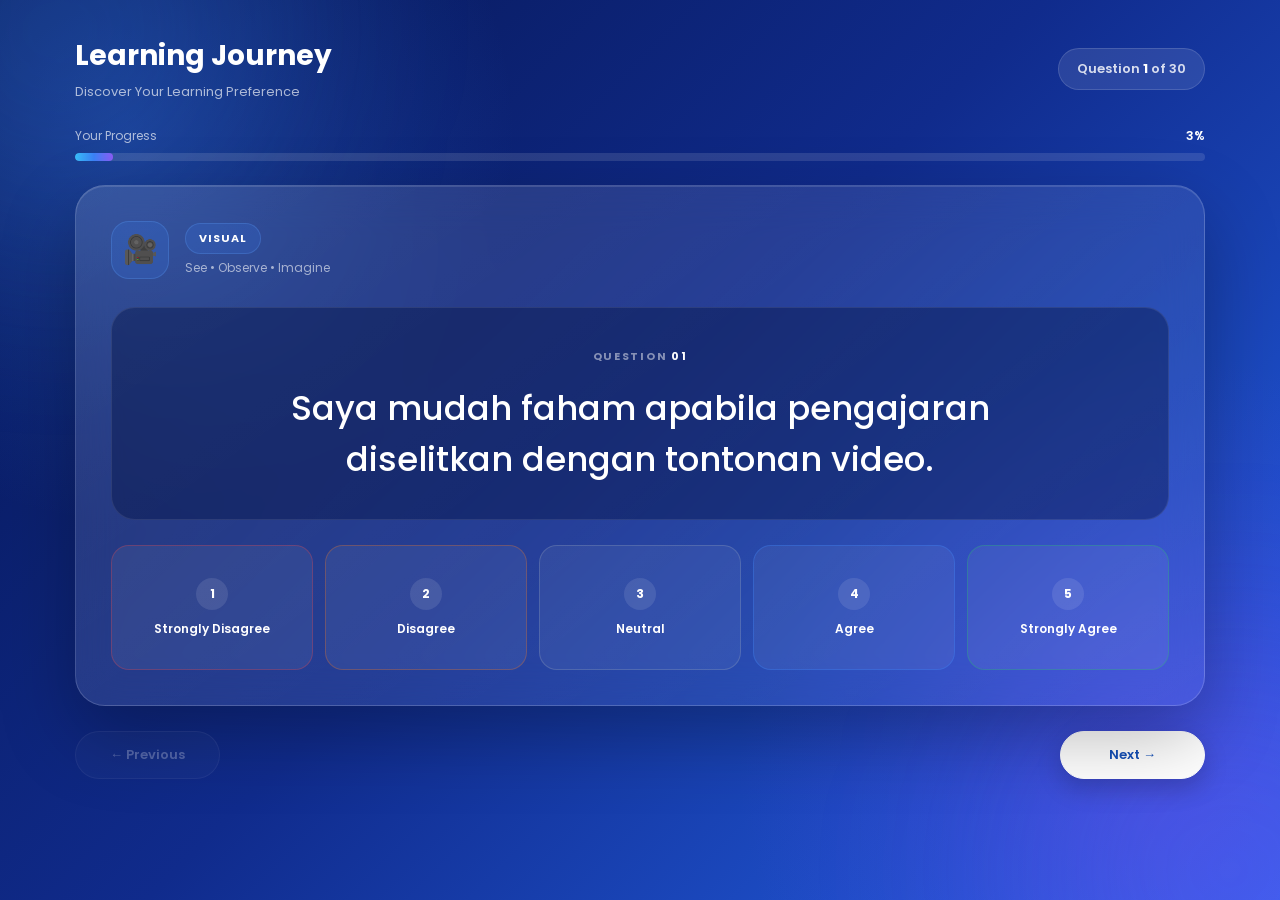
==== assessment.html @ 30c05676 "Update assessment.html" ====
<!DOCTYPE html>
<html lang="en">

<head>

    <meta charset="UTF-8">

    <meta name="viewport"
          content="width=device-width, initial-scale=1.0">

    <title>VASS Assessment</title>


    <!-- Google Font -->

    <link rel="preconnect"
          href="https://fonts.googleapis.com">

    <link rel="preconnect"
          href="https://fonts.gstatic.com"
          crossorigin>

    <link
        href="https://fonts.googleapis.com/css2?family=Poppins:wght@300;400;500;600;700&display=swap"
        rel="stylesheet">


    <style>

        /* =========================================
           RESET
        ========================================= */

        * {
            box-sizing: border-box;
        }

        html,
        body {
            margin: 0;
            padding: 0;
            width: 100%;
            min-height: 100%;
        }


        /* =========================================
           BODY
        ========================================= */

        body {

            font-family: "Poppins", sans-serif;

            min-height: 100vh;

            color: #ffffff;

            background:
                radial-gradient(
                    circle at 10% 15%,
                    rgba(59,130,246,.30),
                    transparent 28%
                ),

                radial-gradient(
                    circle at 90% 85%,
                    rgba(124,58,237,.28),
                    transparent 30%
                ),

                linear-gradient(
                    135deg,
                    #06154f 0%,
                    #102b8c 48%,
                    #2563eb 100%
                );

            overflow-x: hidden;
        }


        /* =========================================
           GLOW
        ========================================= */

        body::before {

            content: "";

            position: fixed;

            width: 420px;
            height: 420px;

            top: -180px;
            left: -150px;

            border-radius: 50%;

            background:
                rgba(59,130,246,.20);

            filter: blur(100px);

            pointer-events: none;

            z-index: 0;
        }


        body::after {

            content: "";

            position: fixed;

            width: 420px;
            height: 420px;

            right: -160px;
            bottom: -180px;

            border-radius: 50%;

            background:
                rgba(139,92,246,.22);

            filter: blur(100px);

            pointer-events: none;

            z-index: 0;
        }


        /* =========================================
           CONTAINER
        ========================================= */

        .assessment-container {

            width: 100%;

            min-height: 100vh;

            max-width: 1180px;

            margin: 0 auto;

            padding: 35px 25px 45px;

            position: relative;

            z-index: 1;
        }


        /* =========================================
           HEADER
        ========================================= */

        .assessment-header {

            display: flex;

            justify-content: space-between;

            align-items: center;

            gap: 20px;

            margin-bottom: 25px;
        }


        .assessment-header h1 {

            margin: 0;

            font-size: 28px;

            font-weight: 700;

            color: #ffffff;
        }


        .assessment-header p {

            margin: 5px 0 0;

            color:
                rgba(255,255,255,.65);

            font-size: 13px;
        }


        .question-counter {

            white-space: nowrap;

            padding: 10px 18px;

            border-radius: 50px;

            background:
                rgba(255,255,255,.10);

            border:
                1px solid
                rgba(255,255,255,.14);

            color:
                rgba(255,255,255,.82);

            font-size: 13px;

            font-weight: 600;
        }


        .question-counter span {

            color: #ffffff;

            font-weight: 700;
        }


        /* =========================================
           PROGRESS
        ========================================= */

        .progress-section {

            margin-bottom: 24px;
        }


        .progress-info {

            display: flex;

            justify-content: space-between;

            margin-bottom: 8px;

            font-size: 12px;

            color:
                rgba(255,255,255,.65);
        }


        #progressPercent {

            color: #ffffff;

            font-weight: 600;
        }


        .progress-bar {

            width: 100%;

            height: 8px;

            border-radius: 20px;

            overflow: hidden;

            background:
                rgba(255,255,255,.12);
        }


        .progress-fill {

            height: 100%;

            width: 3%;

            border-radius: 20px;

            background:
                linear-gradient(
                    90deg,
                    #38bdf8,
                    #3b82f6,
                    #8b5cf6
                );

            transition:
                width .35s ease;
        }


        /* =========================================
           QUESTION WRAPPER
        ========================================= */

        .question-wrapper {

            padding: 35px;

            border-radius: 30px;

            background:
                linear-gradient(
                    145deg,
                    rgba(255,255,255,.13),
                    rgba(255,255,255,.055)
                );

            border:
                1px solid
                rgba(255,255,255,.16);

            box-shadow:
                0 30px 75px
                rgba(0,0,0,.28),

                inset 0 1px 0
                rgba(255,255,255,.12);

            backdrop-filter: blur(22px);

            -webkit-backdrop-filter: blur(22px);

            transition:
                border-color .3s ease;
        }


        /* =========================================
           CATEGORY
        ========================================= */

        .category-section {

            display: flex;

            align-items: center;

            gap: 16px;

            margin-bottom: 28px;
        }


        .category-icon {

            width: 58px;

            height: 58px;

            flex: 0 0 58px;

            display: flex;

            justify-content: center;

            align-items: center;

            border-radius: 18px;

            background:
                rgba(59,130,246,.18);

            border:
                1px solid
                rgba(96,165,250,.25);

            font-size: 28px;
        }


        .category-badge {

            display: inline-block;

            padding: 6px 13px;

            border-radius: 50px;

            background:
                rgba(59,130,246,.18);

            border:
                1px solid
                rgba(96,165,250,.25);

            color: #ffffff;

            font-size: 11px;

            font-weight: 700;

            letter-spacing: 1px;
        }


        #categoryDescription {

            margin: 5px 0 0;

            color:
                rgba(255,255,255,.58);

            font-size: 12px;
        }


        /* =========================================
           CATEGORY COLOURS
        ========================================= */

        .question-wrapper.audio .category-icon {

            background:
                rgba(139,92,246,.18);

            border-color:
                rgba(167,139,250,.28);
        }


        .question-wrapper.audio .category-badge {

            background:
                rgba(139,92,246,.18);

            border-color:
                rgba(167,139,250,.28);
        }


        .question-wrapper.interpersonal .category-icon {

            background:
                rgba(236,72,153,.18);

            border-color:
                rgba(244,114,182,.28);
        }


        .question-wrapper.interpersonal .category-badge {

            background:
                rgba(236,72,153,.18);

            border-color:
                rgba(244,114,182,.28);
        }


        .question-wrapper.intrapersonal .category-icon {

            background:
                rgba(34,197,94,.18);

            border-color:
                rgba(74,222,128,.28);
        }


        .question-wrapper.intrapersonal .category-badge {

            background:
                rgba(34,197,94,.18);

            border-color:
                rgba(74,222,128,.28);
        }


        /* =========================================
           QUESTION BOX
        ========================================= */

        .question-box {

            padding: 34px 35px;

            margin-bottom: 25px;

            border-radius: 24px;

            background:
                rgba(5,20,70,.42);

            border:
                1px solid
                rgba(255,255,255,.09);

            text-align: center;
        }


        .question-label {

            display: inline-block;

            margin-bottom: 18px;

            color:
                rgba(255,255,255,.48);

            font-size: 11px;

            font-weight: 700;

            letter-spacing: 1.7px;
        }


        .question-label span {

            color: #ffffff;
        }


        #questionText {

            margin: 0 auto;

            max-width: 850px;

            color: #ffffff;

            font-size:
                clamp(22px, 3vw, 34px);

            font-weight: 500;

            line-height: 1.5;
        }


        /* =========================================
           ANSWERS
        ========================================= */

        .answers-container {

            display: grid;

            grid-template-columns:
                repeat(5, 1fr);

            gap: 12px;
        }


        .answer-card {

            min-height: 125px;

            padding: 18px 10px;

            border-radius: 18px;

            border:
                1px solid
                rgba(255,255,255,.12);

            color: #ffffff;

            background:
                rgba(255,255,255,.06);

            display: flex;

            flex-direction: column;

            justify-content: center;

            align-items: center;

            gap: 10px;

            font-family:
                "Poppins",
                sans-serif;

            font-size: 12px;

            font-weight: 600;

            cursor: pointer;

            transition:
                all .25s ease;
        }


        .answer-number {

            width: 32px;

            height: 32px;

            display: flex;

            justify-content: center;

            align-items: center;

            border-radius: 50%;

            background:
                rgba(255,255,255,.10);

            font-size: 12px;

            font-weight: 700;
        }


        .answer-card:hover {

            transform:
                translateY(-4px);

            background:
                rgba(255,255,255,.11);

            border-color:
                rgba(255,255,255,.25);

            box-shadow:
                0 12px 28px
                rgba(0,0,0,.18);
        }


        /* ANSWER COLOURS */

        .answer-card.strongly-disagree {

            border-color:
                rgba(239,68,68,.30);
        }


        .answer-card.strongly-disagree:hover,
        .answer-card.strongly-disagree.selected {

            background:
                rgba(239,68,68,.25);

            border-color:
                rgba(248,113,113,.75);

            box-shadow:
                0 0 25px
                rgba(239,68,68,.20);
        }


        .answer-card.disagree {

            border-color:
                rgba(249,115,22,.30);
        }


        .answer-card.disagree:hover,
        .answer-card.disagree.selected {

            background:
                rgba(249,115,22,.25);

            border-color:
                rgba(251,146,60,.75);

            box-shadow:
                0 0 25px
                rgba(249,115,22,.20);
        }


        .answer-card.neutral {

            border-color:
                rgba(148,163,184,.30);
        }


        .answer-card.neutral:hover,
        .answer-card.neutral.selected {

            background:
                rgba(148,163,184,.22);

            border-color:
                rgba(203,213,225,.70);

            box-shadow:
                0 0 25px
                rgba(148,163,184,.18);
        }


        .answer-card.agree {

            border-color:
                rgba(59,130,246,.35);
        }


        .answer-card.agree:hover,
        .answer-card.agree.selected {

            background:
                rgba(59,130,246,.25);

            border-color:
                rgba(96,165,250,.75);

            box-shadow:
                0 0 25px
                rgba(59,130,246,.22);
        }


        .answer-card.strongly-agree {

            border-color:
                rgba(34,197,94,.30);
        }


        .answer-card.strongly-agree:hover,
        .answer-card.strongly-agree.selected {

            background:
                rgba(34,197,94,.24);

            border-color:
                rgba(74,222,128,.75);

            box-shadow:
                0 0 25px
                rgba(34,197,94,.20);
        }


        .answer-card.selected {

            transform:
                translateY(-3px) scale(1.01);

            color: #ffffff;
        }


        /* =========================================
           NAVIGATION
        ========================================= */

        .navigation {

            display: flex;

            justify-content: space-between;

            align-items: center;

            gap: 15px;

            margin-top: 25px;
        }


        .nav-btn {

            min-width: 145px;

            min-height: 48px;

            padding: 12px 22px;

            border-radius: 50px;

            font-family:
                "Poppins",
                sans-serif;

            font-size: 13px;

            font-weight: 600;

            cursor: pointer;

            transition:
                all .25s ease;
        }


        .previous-btn {

            color:
                rgba(255,255,255,.75);

            background:
                rgba(255,255,255,.07);

            border:
                1px solid
                rgba(255,255,255,.15);
        }


        .previous-btn:hover:not(:disabled) {

            background:
                rgba(255,255,255,.13);

            color: #ffffff;

            transform:
                translateY(-2px);
        }


        .previous-btn:disabled {

            opacity: .35;

            cursor: not-allowed;
        }


        .next-btn {

            color: #1450b8;

            background: #ffffff;

            border:
                1px solid #ffffff;

            box-shadow:
                0 10px 25px
                rgba(0,0,0,.18);
        }


        .next-btn:hover {

            transform:
                translateY(-2px);

            box-shadow:
                0 15px 30px
                rgba(0,0,0,.25);
        }


        /* =========================================
           MESSAGE
        ========================================= */

        .message {

            min-height: 25px;

            margin-top: 14px;

            text-align: center;

            color:
                #fca5a5;

            font-size: 12px;

            font-weight: 500;
        }


        /* =========================================
           TABLET
        ========================================= */

        @media (max-width: 900px) {

            .assessment-container {

                padding:
                    25px 18px 35px;
            }


            .question-wrapper {

                padding: 28px 22px;
            }


            .answers-container {

                grid-template-columns:
                    repeat(3, 1fr);
            }


            .answer-card {

                min-height: 105px;
            }
        }


        /* =========================================
           MOBILE
        ========================================= */

        @media (max-width: 600px) {

            .assessment-container {

                padding:
                    18px 12px 30px;
            }


            .assessment-header {

                align-items: flex-start;

                margin-bottom: 20px;
            }


            .assessment-header h1 {

                font-size: 22px;
            }


            .assessment-header p {

                font-size: 11px;
            }


            .question-counter {

                padding:
                    8px 11px;

                font-size: 10px;
            }


            .progress-section {

                margin-bottom: 18px;
            }


            .progress-info {

                font-size: 10px;
            }


            .progress-bar {

                height: 7px;
            }


            .question-wrapper {

                padding: 20px 14px;

                border-radius: 23px;
            }


            .category-section {

                gap: 11px;

                margin-bottom: 18px;
            }


            .category-icon {

                width: 48px;

                height: 48px;

                flex-basis: 48px;

                border-radius: 15px;

                font-size: 23px;
            }


            .category-badge {

                padding:
                    5px 10px;

                font-size: 9px;
            }


            #categoryDescription {

                font-size: 10px;

                margin-top: 4px;
            }


            .question-box {

                padding:
                    25px 14px;

                margin-bottom: 18px;

                border-radius: 18px;
            }


            .question-label {

                margin-bottom: 14px;

                font-size: 9px;
            }


            #questionText {

                font-size: 20px;

                line-height: 1.5;
            }


            .answers-container {

                grid-template-columns:
                    repeat(2, 1fr);

                gap: 9px;
            }


            .answer-card {

                min-height: 90px;

                padding:
                    13px 8px;

                border-radius: 15px;

                font-size: 10px;

                gap: 7px;
            }


            .answer-number {

                width: 27px;

                height: 27px;

                font-size: 10px;
            }


            .navigation {

                margin-top: 17px;

                gap: 8px;
            }


            .nav-btn {

                min-width: 0;

                width: 50%;

                min-height: 46px;

                padding:
                    10px 12px;

                font-size: 11px;
            }


            .message {

                font-size: 10px;

                margin-top: 10px;
            }
        }


        /* =========================================
           VERY SMALL PHONE
        ========================================= */

        @media (max-width: 380px) {

            .assessment-header h1 {

                font-size: 20px;
            }


            .assessment-header p {

                font-size: 10px;
            }


            .question-counter {

                font-size: 9px;

                padding:
                    7px 9px;
            }


            #questionText {

                font-size: 18px;
            }


            .answer-card {

                min-height: 82px;

                font-size: 9px;
            }


            .nav-btn {

                font-size: 10px;
            }
        }

    </style>

</head>


<body>


<div class="assessment-container">


    <!-- ================= HEADER ================= -->

    <header class="assessment-header">

        <div>

            <h1>
                Learning Journey
            </h1>

            <p>
                Discover Your Learning Preference
            </p>

        </div>


        <div class="question-counter">

            Question
            <span id="currentQuestion">1</span>
            of 30

        </div>

    </header>


    <!-- ================= PROGRESS ================= -->

    <div class="progress-section">

        <div class="progress-info">

            <span>
                Your Progress
            </span>

            <span id="progressPercent">
                3%
            </span>

        </div>


        <div class="progress-bar">

            <div
                id="progressFill"
                class="progress-fill">
            </div>

        </div>

    </div>


    <!-- ================= QUESTION ================= -->

    <main
        class="question-wrapper visual"
        id="questionWrapper">


        <!-- CATEGORY -->

        <div class="category-section">


            <div
                class="category-icon"
                id="categoryIcon">

                🎥

            </div>


            <div>

                <div
                    class="category-badge"
                    id="categoryName">

                    VISUAL

                </div>


                <p
                    id="categoryDescription">

                    See • Observe • Imagine

                </p>

            </div>


        </div>


        <!-- QUESTION BOX -->

        <div class="question-box">

            <span class="question-label">

                QUESTION
                <span id="questionNumber">
                    01
                </span>

            </span>


            <h2 id="questionText">

                Saya mudah faham apabila pengajaran
                diselitkan dengan tontonan video.

            </h2>

        </div>


        <!-- ANSWERS -->

        <div
            class="answers-container"
            id="answersContainer">

        </div>


    </main>


    <!-- ================= NAVIGATION ================= -->

    <div class="navigation">


        <button
            id="previousBtn"
            class="nav-btn previous-btn"
            disabled>

            ← Previous

        </button>


        <button
            id="nextBtn"
            class="nav-btn next-btn">

            Next →

        </button>


    </div>


    <!-- MESSAGE -->

    <div
        id="message"
        class="message">

    </div>


</div>


<script>

/* =========================================
   VASS 30-ITEM INSTRUMENT
========================================= */

const questions = [

    /* VISUAL */

    {
        id: 1,
        category: "visual",
        name: "VISUAL",
        icon: "🎥",
        description: "See • Observe • Imagine",
        text: "Saya mudah faham apabila pengajaran diselitkan dengan tontonan video."
    },

    {
        id: 2,
        category: "visual",
        name: "VISUAL",
        icon: "🎥",
        description: "See • Observe • Imagine",
        text: "Carta, rajah dan peta membantu saya memahami apa yang pensyarah sampaikan."
    },

    {
        id: 3,
        category: "visual",
        name: "VISUAL",
        icon: "🎥",
        description: "See • Observe • Imagine",
        text: "Saya mahir dan gemar membina grafik dan carta dari nota kuliah."
    },

    {
        id: 4,
        category: "visual",
        name: "VISUAL",
        icon: "🎥",
        description: "See • Observe • Imagine",
        text: "Saya dapat memahami dan mengikuti arahan dengan mudah di peta."
    },

    {
        id: 5,
        category: "visual",
        name: "VISUAL",
        icon: "🎥",
        description: "See • Observe • Imagine",
        text: "Saya seronok pada paparan aktiviti yang mempunyai perincian visual."
    },

    {
        id: 6,
        category: "visual",
        name: "VISUAL",
        icon: "🎥",
        description: "See • Observe • Imagine",
        text: "Saya belajar sesuatu dengan lebih baik sekiranya saya dapat melihatnya."
    },

    {
        id: 7,
        category: "visual",
        name: "VISUAL",
        icon: "🎥",
        description: "See • Observe • Imagine",
        text: "Saya boleh menggambarkan sesuatu visual dengan dari fikiran saya."
    },

    {
        id: 8,
        category: "visual",
        name: "VISUAL",
        icon: "🎥",
        description: "See • Observe • Imagine",
        text: "Saya lebih faham dengan melihat gambar berbentuk grafik daripada membaca penerangan."
    },


    /* AUDIO */

    {
        id: 9,
        category: "audio",
        name: "AUDIO",
        icon: "🎧",
        description: "Listen • Discuss • Remember",
        text: "Saya lebih suka belajar dengan mendengar kuliah daripada membaca nota."
    },

    {
        id: 10,
        category: "audio",
        name: "AUDIO",
        icon: "🎧",
        description: "Listen • Discuss • Remember",
        text: "Saya memerlukan arahan lisan untuk sesuatu tugasan."
    },

    {
        id: 11,
        category: "audio",
        name: "AUDIO",
        icon: "🎧",
        description: "Listen • Discuss • Remember",
        text: "Saya dapat memahami dengan jelas arahan walaupun saya tidak dapat melihatnya."
    },

    {
        id: 12,
        category: "audio",
        name: "AUDIO",
        icon: "🎧",
        description: "Listen • Discuss • Remember",
        text: "Saya dapat mengenal pasti seseorang dengan suara mereka. (cth., di telefon)"
    },

    {
        id: 13,
        category: "audio",
        name: "AUDIO",
        icon: "🎧",
        description: "Listen • Discuss • Remember",
        text: "Saya dapat mengingati sesuatu perkara dengan baik hanya melalui kuliah yang merangkumi maklumat, penjelasan dan perbincangan."
    },

    {
        id: 14,
        category: "audio",
        name: "AUDIO",
        icon: "🎧",
        description: "Listen • Discuss • Remember",
        text: "Saya lebih suka mendengar ceramah atau ucapan yang baik daripada membaca tentang bahan yang sama dalam buku teks."
    },

    {
        id: 15,
        category: "audio",
        name: "AUDIO",
        icon: "🎧",
        description: "Listen • Discuss • Remember",
        text: "Saya berjaya dalam mata pelajaran akademik hanya dengan mendengar rakaman kuliah."
    },

    {
        id: 16,
        category: "audio",
        name: "AUDIO",
        icon: "🎧",
        description: "Listen • Discuss • Remember",
        text: "Saya lebih memahami arahan aktiviti secara lisan dari pensyarah daripada yang ditulis dalam portal."
    },

    {
        id: 17,
        category: "audio",
        name: "AUDIO",
        icon: "🎧",
        description: "Listen • Discuss • Remember",
        text: "Saya merasakan kuliah yang disampaikan oleh pensyarah lebih bermakna daripada buku rujukan yang saya baca."
    },


    /* INTERPERSONAL */

    {
        id: 18,
        category: "interpersonal",
        name: "INTERPERSONAL",
        icon: "👥",
        description: "Collaborate • Discuss • Share",
        text: "Saya belajar dengan lebih baik semasa kuliah dalam talian daripada belajar sendiri."
    },

    {
        id: 19,
        category: "interpersonal",
        name: "INTERPERSONAL",
        icon: "👥",
        description: "Collaborate • Discuss • Share",
        text: "Perbincangan semasa kuliah dalam talian memberi saya lebih semangat."
    },

    {
        id: 20,
        category: "interpersonal",
        name: "INTERPERSONAL",
        icon: "👥",
        description: "Collaborate • Discuss • Share",
        text: "Saya seronok melaksanakan aktiviti berkumpulan dalam portal yang disediakan."
    },

    {
        id: 21,
        category: "interpersonal",
        name: "INTERPERSONAL",
        icon: "👥",
        description: "Collaborate • Discuss • Share",
        text: "Saya lebih banyak meluangkan masa belajar ketika bersama melaksanakan aktiviti berkumpulan."
    },

    {
        id: 22,
        category: "interpersonal",
        name: "INTERPERSONAL",
        icon: "👥",
        description: "Collaborate • Discuss • Share",
        text: "Saya seronok bekerja dengan dua atau tiga rakan sekelas."
    },

    {
        id: 23,
        category: "interpersonal",
        name: "INTERPERSONAL",
        icon: "👥",
        description: "Collaborate • Discuss • Share",
        text: "Saya memahami dengan lebih mudah sesuatu perkara apabila dilaksanakan secara perbincangan."
    },

    {
        id: 24,
        category: "interpersonal",
        name: "INTERPERSONAL",
        icon: "👥",
        description: "Collaborate • Discuss • Share",
        text: "Saya seronok membincangkan idea pembelajaran saya dengan rakan-rakan."
    },


    /* INTRAPERSONAL */

    {
        id: 25,
        category: "intrapersonal",
        name: "INTRAPERSONAL",
        icon: "🧠",
        description: "Reflect • Explore • Learn",
        text: "Saya lebih suka permainan dan aktiviti individu atau satu-satu."
    },

    {
        id: 26,
        category: "intrapersonal",
        name: "INTRAPERSONAL",
        icon: "🧠",
        description: "Reflect • Explore • Learn",
        text: "Apabila saya belajar sendiri, saya ingat sesuatu perkara dengan lebih baik."
    },

    {
        id: 27,
        category: "intrapersonal",
        name: "INTRAPERSONAL",
        icon: "🧠",
        description: "Reflect • Explore • Learn",
        text: "Saya suka menemui perkara sendiri daripada menjelaskan semuanya kepada saya."
    },

    {
        id: 28,
        category: "intrapersonal",
        name: "INTRAPERSONAL",
        icon: "🧠",
        description: "Reflect • Explore • Learn",
        text: "Apabila saya bekerja sendiri, saya belajar dengan lebih baik."
    },

    {
        id: 29,
        category: "intrapersonal",
        name: "INTRAPERSONAL",
        icon: "🧠",
        description: "Reflect • Explore • Learn",
        text: "Saya lebih suka mengusahakan projek sendiri."
    },

    {
        id: 30,
        category: "intrapersonal",
        name: "INTRAPERSONAL",
        icon: "🧠",
        description: "Reflect • Explore • Learn",
        text: "Saya lebih suka bekerja sendiri."
    }

];


/* =========================================
   VARIABLES
========================================= */

let current = 0;

let answers = {};


/* =========================================
   ELEMENTS
========================================= */

const wrapper =
    document.getElementById(
        "questionWrapper"
    );

const currentQuestion =
    document.getElementById(
        "currentQuestion"
    );

const questionNumber =
    document.getElementById(
        "questionNumber"
    );

const questionText =
    document.getElementById(
        "questionText"
    );

const categoryIcon =
    document.getElementById(
        "categoryIcon"
    );

const categoryName =
    document.getElementById(
        "categoryName"
    );

const categoryDescription =
    document.getElementById(
        "categoryDescription"
    );

const answersContainer =
    document.getElementById(
        "answersContainer"
    );

const progressFill =
    document.getElementById(
        "progressFill"
    );

const progressPercent =
    document.getElementById(
        "progressPercent"
    );

const previousBtn =
    document.getElementById(
        "previousBtn"
    );

const nextBtn =
    document.getElementById(
        "nextBtn"
    );

const message =
    document.getElementById(
        "message"
    );


/* =========================================
   LOAD QUESTION
========================================= */

function loadQuestion() {

    const q =
        questions[current];


    currentQuestion.textContent =
        q.id;


    questionNumber.textContent =
        String(q.id).padStart(2, "0");


    questionText.textContent =
        q.text;


    categoryIcon.textContent =
        q.icon;


    categoryName.textContent =
        q.name;


    categoryDescription.textContent =
        q.description;


    wrapper.className =
        "question-wrapper " +
        q.category;


    /* Progress */

    const progress =
        (q.id / questions.length) * 100;


    progressFill.style.width =
        progress + "%";


    progressPercent.textContent =
        Math.round(progress) + "%";


    /* Previous */

    previousBtn.disabled =
        current === 0;


    /* Next */

    if (
        current === questions.length - 1
    ) {

        nextBtn.textContent =
            "Finish ✓";

    } else {

        nextBtn.textContent =
            "Next →";

    }


    /* Answers */

    renderAnswers(q);


    message.textContent = "";
}


/* =========================================
   RENDER ANSWERS
========================================= */

function renderAnswers(q) {

    answersContainer.innerHTML = "";


    const options = [

        {
            value: 1,
            text: "Strongly Disagree",
            className: "strongly-disagree"
        },

        {
            value: 2,
            text: "Disagree",
            className: "disagree"
        },

        {
            value: 3,
            text: "Neutral",
            className: "neutral"
        },

        {
            value: 4,
            text: "Agree",
            className: "agree"
        },

        {
            value: 5,
            text: "Strongly Agree",
            className: "strongly-agree"
        }

    ];


    options.forEach(function(option) {


        const button =
            document.createElement(
                "button"
            );


        button.type = "button";


        button.className =
            "answer-card " +
            option.className;


        button.innerHTML = `

            <span class="answer-number">

                ${option.value}

            </span>

            <span>

                ${option.text}

            </span>

        `;


        /* Previously selected */

        if (
            answers[q.id] ===
            option.value
        ) {

            button.classList.add(
                "selected"
            );

        }


        /* Click */

        button.addEventListener(
            "click",
            function() {


                answers[q.id] =
                    option.value;


                document
                    .querySelectorAll(
                        ".answer-card"
                    )
                    .forEach(
                        function(item) {

                            item.classList.remove(
                                "selected"
                            );

                        }
                    );


                button.classList.add(
                    "selected"
                );


                localStorage.setItem(
                    "vassAnswers",
                    JSON.stringify(
                        answers
                    )
                );


                message.textContent =
                    "";

            }
        );


        answersContainer.appendChild(
            button
        );

    });

}


/* =========================================
   NEXT
========================================= */

nextBtn.addEventListener(
    "click",
    function() {


        const q =
            questions[current];


        /* No answer */

        if (
            answers[q.id] ===
            undefined
        ) {

            message.textContent =
                "Please select an answer before continuing.";

            return;

        }


        /* Finish */

        if (
            current ===
            questions.length - 1
        ) {

            finishAssessment();

            return;

        }


        current++;

        loadQuestion();

    }
);


/* =========================================
   PREVIOUS
========================================= */

previousBtn.addEventListener(
    "click",
    function() {


        if (
            current === 0
        ) {

            return;

        }


        current--;

        loadQuestion();

    }
);


/* =========================================
   CALCULATE SCORE
========================================= */

function calculateScores() {

    const raw = {

        visual: 0,

        audio: 0,

        interpersonal: 0,

        intrapersonal: 0

    };


    questions.forEach(
        function(q) {


            if (
                answers[q.id] !==
                undefined
            ) {

                raw[q.category] +=
                    Number(
                        answers[q.id]
                    );

            }

        }
    );


    return raw;
}


/* =========================================
   SCORE /100
========================================= */

function calculatePercentage(raw) {

    return {

        visual:
            Math.round(
                (raw.visual / 40) * 100
            ),

        audio:
            Math.round(
                (raw.audio / 45) * 100
            ),

        interpersonal:
            Math.round(
                (raw.interpersonal / 35) * 100
            ),

        intrapersonal:
            Math.round(
                (raw.intrapersonal / 30) * 100
            )

    };

}


/* =========================================
   DOMINANT STYLE
========================================= */

function findDominant(scores) {

    let dominant =
        "visual";


    let highest =
        scores.visual;


    Object.keys(scores).forEach(
        function(category) {


            if (
                scores[category] >
                highest
            ) {

                highest =
                    scores[category];


                dominant =
                    category;

            }

        }
    );


    return dominant;
}


/* =========================================
   FINISH
========================================= */

function finishAssessment() {


    const raw =
        calculateScores();


    const scores =
        calculatePercentage(
            raw
        );


    const dominant =
        findDominant(
            scores
        );


    const result = {

        rawScores: raw,

        scores: scores,

        dominantStyle:
            dominant,

        totalQuestions:
            30,

        completedAt:
            new Date().toISOString()

    };


    localStorage.setItem(
        "vassAssessmentResult",
        JSON.stringify(
            result
        )
    );


    localStorage.setItem(
        "vassAnswers",
        JSON.stringify(
            answers
        )
    );


    window.location.href =
        "dashboard.html";

}


/* =========================================
   START
========================================= */

loadQuestion();

</script>


</body>

</html>
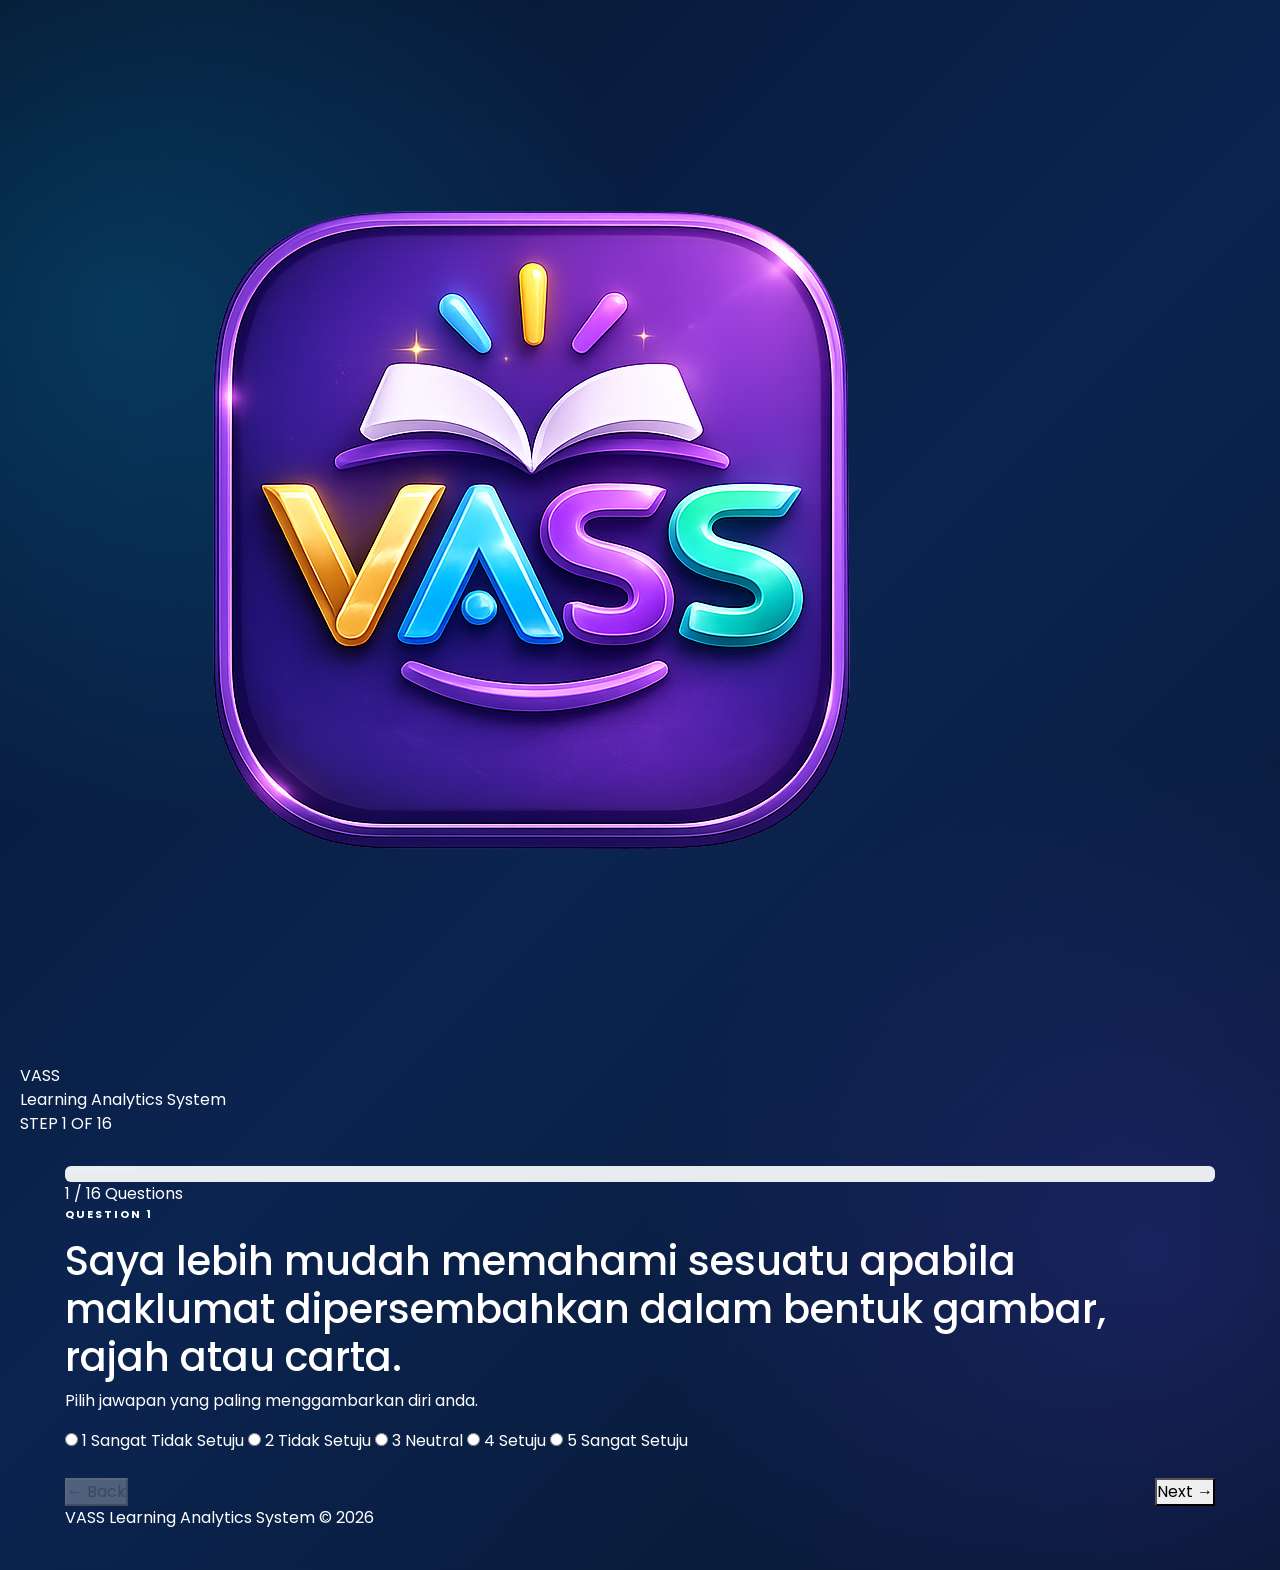
==== commit 99474bf3: "Update assessment.html" ====
--- a/assessment.html
+++ b/assessment.html
@@ -8,11 +8,9 @@
     <meta name="viewport"
           content="width=device-width, initial-scale=1.0">
 
-    <title>VASS Assessment</title>
-
+    <title>Assessment | VASS</title>
 
     <!-- Google Font -->
-
     <link rel="preconnect"
           href="https://fonts.googleapis.com">
 
@@ -24,1146 +22,15 @@
         href="https://fonts.googleapis.com/css2?family=Poppins:wght@300;400;500;600;700&display=swap"
         rel="stylesheet">
 
-
-    <style>
-
-        /* =========================================
-           RESET
-        ========================================= */
-
-        * {
-            box-sizing: border-box;
-        }
-
-        html,
-        body {
-            margin: 0;
-            padding: 0;
-            width: 100%;
-            min-height: 100%;
-        }
-
-
-        /* =========================================
-           BODY
-        ========================================= */
-
-        body {
-
-            font-family: "Poppins", sans-serif;
-
-            min-height: 100vh;
-
-            color: #ffffff;
-
-            background:
-                radial-gradient(
-                    circle at 10% 15%,
-                    rgba(59,130,246,.30),
-                    transparent 28%
-                ),
-
-                radial-gradient(
-                    circle at 90% 85%,
-                    rgba(124,58,237,.28),
-                    transparent 30%
-                ),
-
-                linear-gradient(
-                    135deg,
-                    #06154f 0%,
-                    #102b8c 48%,
-                    #2563eb 100%
-                );
-
-            overflow-x: hidden;
-        }
-
-
-        /* =========================================
-           GLOW
-        ========================================= */
-
-        body::before {
-
-            content: "";
-
-            position: fixed;
-
-            width: 420px;
-            height: 420px;
-
-            top: -180px;
-            left: -150px;
-
-            border-radius: 50%;
-
-            background:
-                rgba(59,130,246,.20);
-
-            filter: blur(100px);
-
-            pointer-events: none;
-
-            z-index: 0;
-        }
-
-
-        body::after {
-
-            content: "";
-
-            position: fixed;
-
-            width: 420px;
-            height: 420px;
-
-            right: -160px;
-            bottom: -180px;
-
-            border-radius: 50%;
-
-            background:
-                rgba(139,92,246,.22);
-
-            filter: blur(100px);
-
-            pointer-events: none;
-
-            z-index: 0;
-        }
-
-
-        /* =========================================
-           CONTAINER
-        ========================================= */
-
-        .assessment-container {
-
-            width: 100%;
-
-            min-height: 100vh;
-
-            max-width: 1180px;
-
-            margin: 0 auto;
-
-            padding: 35px 25px 45px;
-
-            position: relative;
-
-            z-index: 1;
-        }
-
-
-        /* =========================================
-           HEADER
-        ========================================= */
-
-        .assessment-header {
-
-            display: flex;
-
-            justify-content: space-between;
-
-            align-items: center;
-
-            gap: 20px;
-
-            margin-bottom: 25px;
-        }
-
-
-        .assessment-header h1 {
-
-            margin: 0;
-
-            font-size: 28px;
-
-            font-weight: 700;
-
-            color: #ffffff;
-        }
-
-
-        .assessment-header p {
-
-            margin: 5px 0 0;
-
-            color:
-                rgba(255,255,255,.65);
-
-            font-size: 13px;
-        }
-
-
-        .question-counter {
-
-            white-space: nowrap;
-
-            padding: 10px 18px;
-
-            border-radius: 50px;
-
-            background:
-                rgba(255,255,255,.10);
-
-            border:
-                1px solid
-                rgba(255,255,255,.14);
-
-            color:
-                rgba(255,255,255,.82);
-
-            font-size: 13px;
-
-            font-weight: 600;
-        }
-
-
-        .question-counter span {
-
-            color: #ffffff;
-
-            font-weight: 700;
-        }
-
-
-        /* =========================================
-           PROGRESS
-        ========================================= */
-
-        .progress-section {
-
-            margin-bottom: 24px;
-        }
-
-
-        .progress-info {
-
-            display: flex;
-
-            justify-content: space-between;
-
-            margin-bottom: 8px;
-
-            font-size: 12px;
-
-            color:
-                rgba(255,255,255,.65);
-        }
-
-
-        #progressPercent {
-
-            color: #ffffff;
-
-            font-weight: 600;
-        }
-
-
-        .progress-bar {
-
-            width: 100%;
-
-            height: 8px;
-
-            border-radius: 20px;
-
-            overflow: hidden;
-
-            background:
-                rgba(255,255,255,.12);
-        }
-
-
-        .progress-fill {
-
-            height: 100%;
-
-            width: 3%;
-
-            border-radius: 20px;
-
-            background:
-                linear-gradient(
-                    90deg,
-                    #38bdf8,
-                    #3b82f6,
-                    #8b5cf6
-                );
-
-            transition:
-                width .35s ease;
-        }
-
-
-        /* =========================================
-           QUESTION WRAPPER
-        ========================================= */
-
-        .question-wrapper {
-
-            padding: 35px;
-
-            border-radius: 30px;
-
-            background:
-                linear-gradient(
-                    145deg,
-                    rgba(255,255,255,.13),
-                    rgba(255,255,255,.055)
-                );
-
-            border:
-                1px solid
-                rgba(255,255,255,.16);
-
-            box-shadow:
-                0 30px 75px
-                rgba(0,0,0,.28),
-
-                inset 0 1px 0
-                rgba(255,255,255,.12);
-
-            backdrop-filter: blur(22px);
-
-            -webkit-backdrop-filter: blur(22px);
-
-            transition:
-                border-color .3s ease;
-        }
-
-
-        /* =========================================
-           CATEGORY
-        ========================================= */
-
-        .category-section {
-
-            display: flex;
-
-            align-items: center;
-
-            gap: 16px;
-
-            margin-bottom: 28px;
-        }
-
-
-        .category-icon {
-
-            width: 58px;
-
-            height: 58px;
-
-            flex: 0 0 58px;
-
-            display: flex;
-
-            justify-content: center;
-
-            align-items: center;
-
-            border-radius: 18px;
-
-            background:
-                rgba(59,130,246,.18);
-
-            border:
-                1px solid
-                rgba(96,165,250,.25);
-
-            font-size: 28px;
-        }
-
-
-        .category-badge {
-
-            display: inline-block;
-
-            padding: 6px 13px;
-
-            border-radius: 50px;
-
-            background:
-                rgba(59,130,246,.18);
-
-            border:
-                1px solid
-                rgba(96,165,250,.25);
-
-            color: #ffffff;
-
-            font-size: 11px;
-
-            font-weight: 700;
-
-            letter-spacing: 1px;
-        }
-
-
-        #categoryDescription {
-
-            margin: 5px 0 0;
-
-            color:
-                rgba(255,255,255,.58);
-
-            font-size: 12px;
-        }
-
-
-        /* =========================================
-           CATEGORY COLOURS
-        ========================================= */
-
-        .question-wrapper.audio .category-icon {
-
-            background:
-                rgba(139,92,246,.18);
-
-            border-color:
-                rgba(167,139,250,.28);
-        }
-
-
-        .question-wrapper.audio .category-badge {
-
-            background:
-                rgba(139,92,246,.18);
-
-            border-color:
-                rgba(167,139,250,.28);
-        }
-
-
-        .question-wrapper.interpersonal .category-icon {
-
-            background:
-                rgba(236,72,153,.18);
-
-            border-color:
-                rgba(244,114,182,.28);
-        }
-
-
-        .question-wrapper.interpersonal .category-badge {
-
-            background:
-                rgba(236,72,153,.18);
-
-            border-color:
-                rgba(244,114,182,.28);
-        }
-
-
-        .question-wrapper.intrapersonal .category-icon {
-
-            background:
-                rgba(34,197,94,.18);
-
-            border-color:
-                rgba(74,222,128,.28);
-        }
-
-
-        .question-wrapper.intrapersonal .category-badge {
-
-            background:
-                rgba(34,197,94,.18);
-
-            border-color:
-                rgba(74,222,128,.28);
-        }
-
-
-        /* =========================================
-           QUESTION BOX
-        ========================================= */
-
-        .question-box {
-
-            padding: 34px 35px;
-
-            margin-bottom: 25px;
-
-            border-radius: 24px;
-
-            background:
-                rgba(5,20,70,.42);
-
-            border:
-                1px solid
-                rgba(255,255,255,.09);
-
-            text-align: center;
-        }
-
-
-        .question-label {
-
-            display: inline-block;
-
-            margin-bottom: 18px;
-
-            color:
-                rgba(255,255,255,.48);
-
-            font-size: 11px;
-
-            font-weight: 700;
-
-            letter-spacing: 1.7px;
-        }
-
-
-        .question-label span {
-
-            color: #ffffff;
-        }
-
-
-        #questionText {
-
-            margin: 0 auto;
-
-            max-width: 850px;
-
-            color: #ffffff;
-
-            font-size:
-                clamp(22px, 3vw, 34px);
-
-            font-weight: 500;
-
-            line-height: 1.5;
-        }
-
-
-        /* =========================================
-           ANSWERS
-        ========================================= */
-
-        .answers-container {
-
-            display: grid;
-
-            grid-template-columns:
-                repeat(5, 1fr);
-
-            gap: 12px;
-        }
-
-
-        .answer-card {
-
-            min-height: 125px;
-
-            padding: 18px 10px;
-
-            border-radius: 18px;
-
-            border:
-                1px solid
-                rgba(255,255,255,.12);
-
-            color: #ffffff;
-
-            background:
-                rgba(255,255,255,.06);
-
-            display: flex;
-
-            flex-direction: column;
-
-            justify-content: center;
-
-            align-items: center;
-
-            gap: 10px;
-
-            font-family:
-                "Poppins",
-                sans-serif;
-
-            font-size: 12px;
-
-            font-weight: 600;
-
-            cursor: pointer;
-
-            transition:
-                all .25s ease;
-        }
-
-
-        .answer-number {
-
-            width: 32px;
-
-            height: 32px;
-
-            display: flex;
-
-            justify-content: center;
-
-            align-items: center;
-
-            border-radius: 50%;
-
-            background:
-                rgba(255,255,255,.10);
-
-            font-size: 12px;
-
-            font-weight: 700;
-        }
-
-
-        .answer-card:hover {
-
-            transform:
-                translateY(-4px);
-
-            background:
-                rgba(255,255,255,.11);
-
-            border-color:
-                rgba(255,255,255,.25);
-
-            box-shadow:
-                0 12px 28px
-                rgba(0,0,0,.18);
-        }
-
-
-        /* ANSWER COLOURS */
-
-        .answer-card.strongly-disagree {
-
-            border-color:
-                rgba(239,68,68,.30);
-        }
-
-
-        .answer-card.strongly-disagree:hover,
-        .answer-card.strongly-disagree.selected {
-
-            background:
-                rgba(239,68,68,.25);
-
-            border-color:
-                rgba(248,113,113,.75);
-
-            box-shadow:
-                0 0 25px
-                rgba(239,68,68,.20);
-        }
-
-
-        .answer-card.disagree {
-
-            border-color:
-                rgba(249,115,22,.30);
-        }
-
-
-        .answer-card.disagree:hover,
-        .answer-card.disagree.selected {
-
-            background:
-                rgba(249,115,22,.25);
-
-            border-color:
-                rgba(251,146,60,.75);
-
-            box-shadow:
-                0 0 25px
-                rgba(249,115,22,.20);
-        }
-
-
-        .answer-card.neutral {
-
-            border-color:
-                rgba(148,163,184,.30);
-        }
-
-
-        .answer-card.neutral:hover,
-        .answer-card.neutral.selected {
-
-            background:
-                rgba(148,163,184,.22);
-
-            border-color:
-                rgba(203,213,225,.70);
-
-            box-shadow:
-                0 0 25px
-                rgba(148,163,184,.18);
-        }
-
-
-        .answer-card.agree {
-
-            border-color:
-                rgba(59,130,246,.35);
-        }
-
-
-        .answer-card.agree:hover,
-        .answer-card.agree.selected {
-
-            background:
-                rgba(59,130,246,.25);
-
-            border-color:
-                rgba(96,165,250,.75);
-
-            box-shadow:
-                0 0 25px
-                rgba(59,130,246,.22);
-        }
-
-
-        .answer-card.strongly-agree {
-
-            border-color:
-                rgba(34,197,94,.30);
-        }
-
-
-        .answer-card.strongly-agree:hover,
-        .answer-card.strongly-agree.selected {
-
-            background:
-                rgba(34,197,94,.24);
-
-            border-color:
-                rgba(74,222,128,.75);
-
-            box-shadow:
-                0 0 25px
-                rgba(34,197,94,.20);
-        }
-
-
-        .answer-card.selected {
-
-            transform:
-                translateY(-3px) scale(1.01);
-
-            color: #ffffff;
-        }
-
-
-        /* =========================================
-           NAVIGATION
-        ========================================= */
-
-        .navigation {
-
-            display: flex;
-
-            justify-content: space-between;
-
-            align-items: center;
-
-            gap: 15px;
-
-            margin-top: 25px;
-        }
-
-
-        .nav-btn {
-
-            min-width: 145px;
-
-            min-height: 48px;
-
-            padding: 12px 22px;
-
-            border-radius: 50px;
-
-            font-family:
-                "Poppins",
-                sans-serif;
-
-            font-size: 13px;
-
-            font-weight: 600;
-
-            cursor: pointer;
-
-            transition:
-                all .25s ease;
-        }
-
-
-        .previous-btn {
-
-            color:
-                rgba(255,255,255,.75);
-
-            background:
-                rgba(255,255,255,.07);
-
-            border:
-                1px solid
-                rgba(255,255,255,.15);
-        }
-
-
-        .previous-btn:hover:not(:disabled) {
-
-            background:
-                rgba(255,255,255,.13);
-
-            color: #ffffff;
-
-            transform:
-                translateY(-2px);
-        }
-
-
-        .previous-btn:disabled {
-
-            opacity: .35;
-
-            cursor: not-allowed;
-        }
-
-
-        .next-btn {
-
-            color: #1450b8;
-
-            background: #ffffff;
-
-            border:
-                1px solid #ffffff;
-
-            box-shadow:
-                0 10px 25px
-                rgba(0,0,0,.18);
-        }
-
-
-        .next-btn:hover {
-
-            transform:
-                translateY(-2px);
-
-            box-shadow:
-                0 15px 30px
-                rgba(0,0,0,.25);
-        }
-
-
-        /* =========================================
-           MESSAGE
-        ========================================= */
-
-        .message {
-
-            min-height: 25px;
-
-            margin-top: 14px;
-
-            text-align: center;
-
-            color:
-                #fca5a5;
-
-            font-size: 12px;
-
-            font-weight: 500;
-        }
-
-
-        /* =========================================
-           TABLET
-        ========================================= */
-
-        @media (max-width: 900px) {
-
-            .assessment-container {
-
-                padding:
-                    25px 18px 35px;
-            }
-
-
-            .question-wrapper {
-
-                padding: 28px 22px;
-            }
-
-
-            .answers-container {
-
-                grid-template-columns:
-                    repeat(3, 1fr);
-            }
-
-
-            .answer-card {
-
-                min-height: 105px;
-            }
-        }
-
-
-        /* =========================================
-           MOBILE
-        ========================================= */
-
-        @media (max-width: 600px) {
-
-            .assessment-container {
-
-                padding:
-                    18px 12px 30px;
-            }
-
-
-            .assessment-header {
-
-                align-items: flex-start;
-
-                margin-bottom: 20px;
-            }
-
-
-            .assessment-header h1 {
-
-                font-size: 22px;
-            }
-
-
-            .assessment-header p {
-
-                font-size: 11px;
-            }
-
-
-            .question-counter {
-
-                padding:
-                    8px 11px;
-
-                font-size: 10px;
-            }
-
-
-            .progress-section {
-
-                margin-bottom: 18px;
-            }
-
-
-            .progress-info {
-
-                font-size: 10px;
-            }
-
-
-            .progress-bar {
-
-                height: 7px;
-            }
-
-
-            .question-wrapper {
-
-                padding: 20px 14px;
-
-                border-radius: 23px;
-            }
-
-
-            .category-section {
-
-                gap: 11px;
-
-                margin-bottom: 18px;
-            }
-
-
-            .category-icon {
-
-                width: 48px;
-
-                height: 48px;
-
-                flex-basis: 48px;
-
-                border-radius: 15px;
-
-                font-size: 23px;
-            }
-
-
-            .category-badge {
-
-                padding:
-                    5px 10px;
-
-                font-size: 9px;
-            }
-
-
-            #categoryDescription {
-
-                font-size: 10px;
-
-                margin-top: 4px;
-            }
-
-
-            .question-box {
-
-                padding:
-                    25px 14px;
-
-                margin-bottom: 18px;
-
-                border-radius: 18px;
-            }
-
-
-            .question-label {
-
-                margin-bottom: 14px;
-
-                font-size: 9px;
-            }
-
-
-            #questionText {
-
-                font-size: 20px;
-
-                line-height: 1.5;
-            }
-
-
-            .answers-container {
-
-                grid-template-columns:
-                    repeat(2, 1fr);
-
-                gap: 9px;
-            }
-
-
-            .answer-card {
-
-                min-height: 90px;
-
-                padding:
-                    13px 8px;
-
-                border-radius: 15px;
-
-                font-size: 10px;
-
-                gap: 7px;
-            }
-
-
-            .answer-number {
-
-                width: 27px;
-
-                height: 27px;
-
-                font-size: 10px;
-            }
-
-
-            .navigation {
-
-                margin-top: 17px;
-
-                gap: 8px;
-            }
-
-
-            .nav-btn {
-
-                min-width: 0;
-
-                width: 50%;
-
-                min-height: 46px;
-
-                padding:
-                    10px 12px;
-
-                font-size: 11px;
-            }
-
-
-            .message {
-
-                font-size: 10px;
-
-                margin-top: 10px;
-            }
-        }
-
-
-        /* =========================================
-           VERY SMALL PHONE
-        ========================================= */
-
-        @media (max-width: 380px) {
-
-            .assessment-header h1 {
-
-                font-size: 20px;
-            }
-
-
-            .assessment-header p {
-
-                font-size: 10px;
-            }
-
-
-            .question-counter {
-
-                font-size: 9px;
-
-                padding:
-                    7px 9px;
-            }
-
-
-            #questionText {
-
-                font-size: 18px;
-            }
-
-
-            .answer-card {
-
-                min-height: 82px;
-
-                font-size: 9px;
-            }
-
-
-            .nav-btn {
-
-                font-size: 10px;
-            }
-        }
-
-    </style>
+    <!-- Bootstrap -->
+    <link
+        href="https://cdn.jsdelivr.net/npm/bootstrap@5.3.7/dist/css/bootstrap.min.css"
+        rel="stylesheet">
+
+    <!-- CSS -->
+    <link
+        rel="stylesheet"
+        href="css/assessment.css">
 
 </head>
 
@@ -1171,1053 +38,1015 @@
 <body>
 
 
-<div class="assessment-container">
-
-
-    <!-- ================= HEADER ================= -->
-
-    <header class="assessment-header">
-
-        <div>
-
-            <h1>
-                Learning Journey
-            </h1>
-
-            <p>
-                Discover Your Learning Preference
-            </p>
+<!-- =====================================================
+     HEADER
+===================================================== -->
+
+<header class="assessment-header">
+
+    <div class="header-inner">
+
+        <div class="brand">
+
+            <img
+                src="assets/images/logo.png"
+                alt="VASS Logo">
+
+            <div>
+
+                <div class="brand-title">
+                    VASS
+                </div>
+
+                <div class="brand-subtitle">
+                    Learning Analytics System
+                </div>
+
+            </div>
 
         </div>
 
 
-        <div class="question-counter">
-
-            Question
-            <span id="currentQuestion">1</span>
-            of 30
+        <div class="step-indicator">
+
+            STEP <span id="currentStep">1</span> OF 16
 
         </div>
 
-    </header>
-
-
-    <!-- ================= PROGRESS ================= -->
-
-    <div class="progress-section">
-
-        <div class="progress-info">
-
-            <span>
-                Your Progress
+    </div>
+
+</header>
+
+
+
+<!-- =====================================================
+     MAIN
+===================================================== -->
+
+<main class="assessment-container">
+
+
+    <!-- Progress -->
+
+    <div class="progress-wrapper">
+
+        <div class="progress">
+
+            <div
+                class="progress-bar"
+                id="progressBar"
+                role="progressbar"
+                style="width: 6.25%;">
+
+            </div>
+
+        </div>
+
+        <div class="progress-text">
+
+            <span id="progressNumber">
+                1
             </span>
 
-            <span id="progressPercent">
-                3%
-            </span>
+            / 16 Questions
 
         </div>
 
-
-        <div class="progress-bar">
-
-            <div
-                id="progressFill"
-                class="progress-fill">
-            </div>
-
-        </div>
-
     </div>
 
 
-    <!-- ================= QUESTION ================= -->
-
-    <main
-        class="question-wrapper visual"
-        id="questionWrapper">
-
-
-        <!-- CATEGORY -->
-
-        <div class="category-section">
-
-
-            <div
-                class="category-icon"
-                id="categoryIcon">
-
-                🎥
-
-            </div>
-
-
-            <div>
-
-                <div
-                    class="category-badge"
-                    id="categoryName">
-
-                    VISUAL
-
-                </div>
-
-
-                <p
-                    id="categoryDescription">
-
-                    See • Observe • Imagine
-
-                </p>
-
-            </div>
-
-
-        </div>
-
-
-        <!-- QUESTION BOX -->
-
-        <div class="question-box">
-
-            <span class="question-label">
+
+    <!-- Assessment Card -->
+
+    <section class="assessment-card">
+
+
+        <!-- Question -->
+
+        <div class="question-section">
+
+
+            <div class="question-label">
 
                 QUESTION
                 <span id="questionNumber">
-                    01
+                    1
                 </span>
 
-            </span>
-
-
-            <h2 id="questionText">
-
-                Saya mudah faham apabila pengajaran
-                diselitkan dengan tontonan video.
-
-            </h2>
+            </div>
+
+
+            <h1 id="questionText">
+
+                Saya lebih mudah memahami sesuatu apabila maklumat dipersembahkan dalam bentuk gambar, rajah atau carta.
+
+            </h1>
+
+
+            <p class="instruction">
+
+                Pilih jawapan yang paling menggambarkan diri anda.
+
+            </p>
+
 
         </div>
 
 
-        <!-- ANSWERS -->
+
+        <!-- =================================================
+             LIKERT SCALE
+        ================================================= -->
+
+        <div class="likert-container">
+
+
+            <!-- 1 -->
+
+            <label class="likert-option">
+
+                <input
+                    type="radio"
+                    name="likert"
+                    value="1">
+
+                <span class="likert-circle">
+                    1
+                </span>
+
+                <span class="likert-text">
+                    Sangat Tidak Setuju
+                </span>
+
+            </label>
+
+
+
+            <!-- 2 -->
+
+            <label class="likert-option">
+
+                <input
+                    type="radio"
+                    name="likert"
+                    value="2">
+
+                <span class="likert-circle">
+                    2
+                </span>
+
+                <span class="likert-text">
+                    Tidak Setuju
+                </span>
+
+            </label>
+
+
+
+            <!-- 3 -->
+
+            <label class="likert-option">
+
+                <input
+                    type="radio"
+                    name="likert"
+                    value="3">
+
+                <span class="likert-circle">
+                    3
+                </span>
+
+                <span class="likert-text">
+                    Neutral
+                </span>
+
+            </label>
+
+
+
+            <!-- 4 -->
+
+            <label class="likert-option">
+
+                <input
+                    type="radio"
+                    name="likert"
+                    value="4">
+
+                <span class="likert-circle">
+                    4
+                </span>
+
+                <span class="likert-text">
+                    Setuju
+                </span>
+
+            </label>
+
+
+
+            <!-- 5 -->
+
+            <label class="likert-option">
+
+                <input
+                    type="radio"
+                    name="likert"
+                    value="5">
+
+                <span class="likert-circle">
+                    5
+                </span>
+
+                <span class="likert-text">
+                    Sangat Setuju
+                </span>
+
+            </label>
+
+
+        </div>
+
+
+
+        <!-- Warning -->
 
         <div
-            class="answers-container"
-            id="answersContainer">
+            id="warningMessage"
+            class="warning-message">
+
+            Sila pilih satu jawapan sebelum meneruskan.
 
         </div>
 
 
-    </main>
-
-
-    <!-- ================= NAVIGATION ================= -->
-
-    <div class="navigation">
-
-
-        <button
-            id="previousBtn"
-            class="nav-btn previous-btn"
-            disabled>
-
-            ← Previous
-
-        </button>
-
-
-        <button
-            id="nextBtn"
-            class="nav-btn next-btn">
-
-            Next →
-
-        </button>
-
-
-    </div>
-
-
-    <!-- MESSAGE -->
-
-    <div
-        id="message"
-        class="message">
-
-    </div>
-
-
-</div>
-
+
+        <!-- Navigation -->
+
+        <div class="navigation">
+
+
+            <button
+                type="button"
+                id="backButton"
+                class="btn-back"
+                onclick="previousQuestion()"
+                disabled>
+
+                ← Back
+
+            </button>
+
+
+            <button
+                type="button"
+                id="nextButton"
+                class="btn-next"
+                onclick="nextQuestion()">
+
+                Next →
+
+            </button>
+
+
+        </div>
+
+
+    </section>
+
+
+
+    <!-- Footer -->
+
+    <footer>
+
+        VASS Learning Analytics System © 2026
+
+    </footer>
+
+
+</main>
+
+
+
+<!-- =====================================================
+     JAVASCRIPT
+===================================================== -->
 
 <script>
 
-/* =========================================
-   VASS 30-ITEM INSTRUMENT
-========================================= */
+
+/* =====================================================
+   GOOGLE APPS SCRIPT URL
+===================================================== */
+
+const GOOGLE_SCRIPT_URL =
+"https://script.google.com/macros/s/AKfycbwQjCyn00rsMQqzPldkNCUetSRK9au6bGCcvnHAww13Eu5sc-zql3sFCJkT0887eaKTbw/exec";
+
+
+
+/* =====================================================
+   QUESTIONS
+===================================================== */
 
 const questions = [
 
-    /* VISUAL */
-
-    {
-        id: 1,
-        category: "visual",
-        name: "VISUAL",
-        icon: "🎥",
-        description: "See • Observe • Imagine",
-        text: "Saya mudah faham apabila pengajaran diselitkan dengan tontonan video."
-    },
-
-    {
-        id: 2,
-        category: "visual",
-        name: "VISUAL",
-        icon: "🎥",
-        description: "See • Observe • Imagine",
-        text: "Carta, rajah dan peta membantu saya memahami apa yang pensyarah sampaikan."
-    },
-
-    {
-        id: 3,
-        category: "visual",
-        name: "VISUAL",
-        icon: "🎥",
-        description: "See • Observe • Imagine",
-        text: "Saya mahir dan gemar membina grafik dan carta dari nota kuliah."
-    },
-
-    {
-        id: 4,
-        category: "visual",
-        name: "VISUAL",
-        icon: "🎥",
-        description: "See • Observe • Imagine",
-        text: "Saya dapat memahami dan mengikuti arahan dengan mudah di peta."
-    },
-
-    {
-        id: 5,
-        category: "visual",
-        name: "VISUAL",
-        icon: "🎥",
-        description: "See • Observe • Imagine",
-        text: "Saya seronok pada paparan aktiviti yang mempunyai perincian visual."
-    },
-
-    {
-        id: 6,
-        category: "visual",
-        name: "VISUAL",
-        icon: "🎥",
-        description: "See • Observe • Imagine",
-        text: "Saya belajar sesuatu dengan lebih baik sekiranya saya dapat melihatnya."
-    },
-
-    {
-        id: 7,
-        category: "visual",
-        name: "VISUAL",
-        icon: "🎥",
-        description: "See • Observe • Imagine",
-        text: "Saya boleh menggambarkan sesuatu visual dengan dari fikiran saya."
-    },
-
-    {
-        id: 8,
-        category: "visual",
-        name: "VISUAL",
-        icon: "🎥",
-        description: "See • Observe • Imagine",
-        text: "Saya lebih faham dengan melihat gambar berbentuk grafik daripada membaca penerangan."
-    },
-
-
-    /* AUDIO */
-
-    {
-        id: 9,
-        category: "audio",
-        name: "AUDIO",
-        icon: "🎧",
-        description: "Listen • Discuss • Remember",
-        text: "Saya lebih suka belajar dengan mendengar kuliah daripada membaca nota."
-    },
-
-    {
-        id: 10,
-        category: "audio",
-        name: "AUDIO",
-        icon: "🎧",
-        description: "Listen • Discuss • Remember",
-        text: "Saya memerlukan arahan lisan untuk sesuatu tugasan."
-    },
-
-    {
-        id: 11,
-        category: "audio",
-        name: "AUDIO",
-        icon: "🎧",
-        description: "Listen • Discuss • Remember",
-        text: "Saya dapat memahami dengan jelas arahan walaupun saya tidak dapat melihatnya."
-    },
-
-    {
-        id: 12,
-        category: "audio",
-        name: "AUDIO",
-        icon: "🎧",
-        description: "Listen • Discuss • Remember",
-        text: "Saya dapat mengenal pasti seseorang dengan suara mereka. (cth., di telefon)"
-    },
-
-    {
-        id: 13,
-        category: "audio",
-        name: "AUDIO",
-        icon: "🎧",
-        description: "Listen • Discuss • Remember",
-        text: "Saya dapat mengingati sesuatu perkara dengan baik hanya melalui kuliah yang merangkumi maklumat, penjelasan dan perbincangan."
-    },
-
-    {
-        id: 14,
-        category: "audio",
-        name: "AUDIO",
-        icon: "🎧",
-        description: "Listen • Discuss • Remember",
-        text: "Saya lebih suka mendengar ceramah atau ucapan yang baik daripada membaca tentang bahan yang sama dalam buku teks."
-    },
-
-    {
-        id: 15,
-        category: "audio",
-        name: "AUDIO",
-        icon: "🎧",
-        description: "Listen • Discuss • Remember",
-        text: "Saya berjaya dalam mata pelajaran akademik hanya dengan mendengar rakaman kuliah."
-    },
-
-    {
-        id: 16,
-        category: "audio",
-        name: "AUDIO",
-        icon: "🎧",
-        description: "Listen • Discuss • Remember",
-        text: "Saya lebih memahami arahan aktiviti secara lisan dari pensyarah daripada yang ditulis dalam portal."
-    },
-
-    {
-        id: 17,
-        category: "audio",
-        name: "AUDIO",
-        icon: "🎧",
-        description: "Listen • Discuss • Remember",
-        text: "Saya merasakan kuliah yang disampaikan oleh pensyarah lebih bermakna daripada buku rujukan yang saya baca."
-    },
-
-
-    /* INTERPERSONAL */
-
-    {
-        id: 18,
-        category: "interpersonal",
-        name: "INTERPERSONAL",
-        icon: "👥",
-        description: "Collaborate • Discuss • Share",
-        text: "Saya belajar dengan lebih baik semasa kuliah dalam talian daripada belajar sendiri."
-    },
-
-    {
-        id: 19,
-        category: "interpersonal",
-        name: "INTERPERSONAL",
-        icon: "👥",
-        description: "Collaborate • Discuss • Share",
-        text: "Perbincangan semasa kuliah dalam talian memberi saya lebih semangat."
-    },
-
-    {
-        id: 20,
-        category: "interpersonal",
-        name: "INTERPERSONAL",
-        icon: "👥",
-        description: "Collaborate • Discuss • Share",
-        text: "Saya seronok melaksanakan aktiviti berkumpulan dalam portal yang disediakan."
-    },
-
-    {
-        id: 21,
-        category: "interpersonal",
-        name: "INTERPERSONAL",
-        icon: "👥",
-        description: "Collaborate • Discuss • Share",
-        text: "Saya lebih banyak meluangkan masa belajar ketika bersama melaksanakan aktiviti berkumpulan."
-    },
-
-    {
-        id: 22,
-        category: "interpersonal",
-        name: "INTERPERSONAL",
-        icon: "👥",
-        description: "Collaborate • Discuss • Share",
-        text: "Saya seronok bekerja dengan dua atau tiga rakan sekelas."
-    },
-
-    {
-        id: 23,
-        category: "interpersonal",
-        name: "INTERPERSONAL",
-        icon: "👥",
-        description: "Collaborate • Discuss • Share",
-        text: "Saya memahami dengan lebih mudah sesuatu perkara apabila dilaksanakan secara perbincangan."
-    },
-
-    {
-        id: 24,
-        category: "interpersonal",
-        name: "INTERPERSONAL",
-        icon: "👥",
-        description: "Collaborate • Discuss • Share",
-        text: "Saya seronok membincangkan idea pembelajaran saya dengan rakan-rakan."
-    },
-
-
-    /* INTRAPERSONAL */
-
-    {
-        id: 25,
-        category: "intrapersonal",
-        name: "INTRAPERSONAL",
-        icon: "🧠",
-        description: "Reflect • Explore • Learn",
-        text: "Saya lebih suka permainan dan aktiviti individu atau satu-satu."
-    },
-
-    {
-        id: 26,
-        category: "intrapersonal",
-        name: "INTRAPERSONAL",
-        icon: "🧠",
-        description: "Reflect • Explore • Learn",
-        text: "Apabila saya belajar sendiri, saya ingat sesuatu perkara dengan lebih baik."
-    },
-
-    {
-        id: 27,
-        category: "intrapersonal",
-        name: "INTRAPERSONAL",
-        icon: "🧠",
-        description: "Reflect • Explore • Learn",
-        text: "Saya suka menemui perkara sendiri daripada menjelaskan semuanya kepada saya."
-    },
-
-    {
-        id: 28,
-        category: "intrapersonal",
-        name: "INTRAPERSONAL",
-        icon: "🧠",
-        description: "Reflect • Explore • Learn",
-        text: "Apabila saya bekerja sendiri, saya belajar dengan lebih baik."
-    },
-
-    {
-        id: 29,
-        category: "intrapersonal",
-        name: "INTRAPERSONAL",
-        icon: "🧠",
-        description: "Reflect • Explore • Learn",
-        text: "Saya lebih suka mengusahakan projek sendiri."
-    },
-
-    {
-        id: 30,
-        category: "intrapersonal",
-        name: "INTRAPERSONAL",
-        icon: "🧠",
-        description: "Reflect • Explore • Learn",
-        text: "Saya lebih suka bekerja sendiri."
+    /* ================= VISUAL ================= */
+
+    {
+        text: "Saya lebih mudah memahami sesuatu apabila maklumat dipersembahkan dalam bentuk gambar, rajah atau carta.",
+        type: "visual"
+    },
+
+    {
+        text: "Saya suka menggunakan warna, simbol atau peta minda untuk membantu saya mengingati maklumat.",
+        type: "visual"
+    },
+
+    {
+        text: "Saya lebih mudah memahami arahan apabila terdapat contoh visual yang jelas.",
+        type: "visual"
+    },
+
+    {
+        text: "Saya suka melihat demonstrasi, ilustrasi atau video apabila mempelajari sesuatu yang baharu.",
+        type: "visual"
+    },
+
+
+    /* ================= AUDIO ================= */
+
+    {
+        text: "Saya lebih mudah memahami sesuatu apabila guru menerangkan sesuatu secara lisan.",
+        type: "audio"
+    },
+
+    {
+        text: "Saya suka mendengar penerangan atau perbincangan apabila mempelajari sesuatu.",
+        type: "audio"
+    },
+
+    {
+        text: "Saya lebih mudah mengingati maklumat selepas mendengar penerangan tentangnya.",
+        type: "audio"
+    },
+
+    {
+        text: "Saya suka belajar melalui perbincangan dan soal jawab secara lisan.",
+        type: "audio"
+    },
+
+
+    /* ================= INTERPERSONAL ================= */
+
+    {
+        text: "Saya belajar dengan lebih baik apabila dapat berbincang dan bertukar idea dengan orang lain.",
+        type: "interpersonal"
+    },
+
+    {
+        text: "Saya suka menyelesaikan tugasan bersama rakan dalam kumpulan.",
+        type: "interpersonal"
+    },
+
+    {
+        text: "Perbincangan dengan rakan membantu saya memahami sesuatu topik dengan lebih mendalam.",
+        type: "interpersonal"
+    },
+
+    {
+        text: "Saya berasa lebih bermotivasi apabila belajar bersama orang lain.",
+        type: "interpersonal"
+    },
+
+
+    /* ================= INTRAPERSONAL ================= */
+
+    {
+        text: "Saya lebih suka belajar secara sendiri mengikut cara dan rentak pembelajaran saya.",
+        type: "intrapersonal"
+    },
+
+    {
+        text: "Saya suka meluangkan masa untuk berfikir dan memahami sesuatu perkara secara mendalam.",
+        type: "intrapersonal"
+    },
+
+    {
+        text: "Saya boleh menentukan sendiri strategi yang sesuai untuk membantu saya belajar.",
+        type: "intrapersonal"
+    },
+
+    {
+        text: "Saya suka membuat refleksi terhadap kekuatan dan kelemahan diri selepas belajar.",
+        type: "intrapersonal"
     }
 
 ];
 
 
-/* =========================================
+
+/* =====================================================
    VARIABLES
-========================================= */
-
-let current = 0;
-
-let answers = {};
-
-
-/* =========================================
-   ELEMENTS
-========================================= */
-
-const wrapper =
-    document.getElementById(
-        "questionWrapper"
+===================================================== */
+
+let currentQuestion = 0;
+
+let answers = new Array(questions.length).fill(null);
+
+
+
+/* =====================================================
+   DOM ELEMENTS
+===================================================== */
+
+const questionText =
+    document.getElementById("questionText");
+
+const questionNumber =
+    document.getElementById("questionNumber");
+
+const currentStep =
+    document.getElementById("currentStep");
+
+const progressBar =
+    document.getElementById("progressBar");
+
+const progressNumber =
+    document.getElementById("progressNumber");
+
+const backButton =
+    document.getElementById("backButton");
+
+const nextButton =
+    document.getElementById("nextButton");
+
+const warningMessage =
+    document.getElementById("warningMessage");
+
+
+
+/* =====================================================
+   LOAD QUESTION
+===================================================== */
+
+function loadQuestion() {
+
+
+    const question =
+        questions[currentQuestion];
+
+
+    questionText.textContent =
+        question.text;
+
+
+    questionNumber.textContent =
+        currentQuestion + 1;
+
+
+    currentStep.textContent =
+        currentQuestion + 1;
+
+
+    progressNumber.textContent =
+        currentQuestion + 1;
+
+
+    const progress =
+        ((currentQuestion + 1) / questions.length) * 100;
+
+
+    progressBar.style.width =
+        progress + "%";
+
+
+    /* Back button */
+
+    if (currentQuestion === 0) {
+
+        backButton.disabled = true;
+
+    } else {
+
+        backButton.disabled = false;
+
+    }
+
+
+    /* Last question */
+
+    if (currentQuestion === questions.length - 1) {
+
+        nextButton.textContent =
+            "Finish ✓";
+
+    } else {
+
+        nextButton.textContent =
+            "Next →";
+
+    }
+
+
+    /* Clear warning */
+
+    warningMessage.style.display =
+        "none";
+
+
+    /* Restore previous answer */
+
+    const radioButtons =
+        document.querySelectorAll(
+            'input[name="likert"]'
+        );
+
+
+    radioButtons.forEach(function(radio) {
+
+        radio.checked = false;
+
+    });
+
+
+    if (answers[currentQuestion] !== null) {
+
+        const selected =
+            document.querySelector(
+                'input[name="likert"][value="' +
+                answers[currentQuestion] +
+                '"]'
+            );
+
+        if (selected) {
+
+            selected.checked = true;
+
+        }
+
+    }
+
+}
+
+
+
+/* =====================================================
+   SAVE CURRENT ANSWER
+===================================================== */
+
+function saveCurrentAnswer() {
+
+
+    const selected =
+        document.querySelector(
+            'input[name="likert"]:checked'
+        );
+
+
+    if (!selected) {
+
+        warningMessage.style.display =
+            "block";
+
+        return false;
+
+    }
+
+
+    answers[currentQuestion] =
+        Number(selected.value);
+
+
+    return true;
+
+}
+
+
+
+/* =====================================================
+   NEXT QUESTION
+===================================================== */
+
+function nextQuestion() {
+
+
+    if (!saveCurrentAnswer()) {
+
+        return;
+
+    }
+
+
+    if (
+        currentQuestion <
+        questions.length - 1
+    ) {
+
+        currentQuestion++;
+
+        loadQuestion();
+
+        window.scrollTo({
+            top: 0,
+            behavior: "smooth"
+        });
+
+    } else {
+
+        finishAssessment();
+
+    }
+
+}
+
+
+
+/* =====================================================
+   PREVIOUS QUESTION
+===================================================== */
+
+function previousQuestion() {
+
+
+    if (currentQuestion > 0) {
+
+        currentQuestion--;
+
+        loadQuestion();
+
+        window.scrollTo({
+            top: 0,
+            behavior: "smooth"
+        });
+
+    }
+
+}
+
+
+
+/* =====================================================
+   CALCULATE SCORES
+===================================================== */
+
+function calculateScores() {
+
+
+    const scores = {
+
+        visual: 0,
+
+        audio: 0,
+
+        interpersonal: 0,
+
+        intrapersonal: 0
+
+    };
+
+
+    questions.forEach(
+        function(question, index) {
+
+            const answer =
+                Number(answers[index]) || 0;
+
+            scores[question.type] +=
+                answer;
+
+        }
     );
 
-const currentQuestion =
-    document.getElementById(
-        "currentQuestion"
+
+    return scores;
+
+}
+
+
+
+/* =====================================================
+   CALCULATE PERCENTAGE
+===================================================== */
+
+function calculatePercentages(scores) {
+
+
+    return {
+
+        visual:
+            Math.round(
+                (scores.visual / 20) * 100
+            ),
+
+        audio:
+            Math.round(
+                (scores.audio / 20) * 100
+            ),
+
+        interpersonal:
+            Math.round(
+                (scores.interpersonal / 20) * 100
+            ),
+
+        intrapersonal:
+            Math.round(
+                (scores.intrapersonal / 20) * 100
+            )
+
+    };
+
+}
+
+
+
+/* =====================================================
+   FIND DOMINANT STYLE
+===================================================== */
+
+function findDominant(scores) {
+
+
+    let dominant =
+        "visual";
+
+
+    let highest =
+        scores.visual;
+
+
+    if (scores.audio > highest) {
+
+        dominant = "audio";
+
+        highest = scores.audio;
+
+    }
+
+
+    if (
+        scores.interpersonal >
+        highest
+    ) {
+
+        dominant = "interpersonal";
+
+        highest =
+            scores.interpersonal;
+
+    }
+
+
+    if (
+        scores.intrapersonal >
+        highest
+    ) {
+
+        dominant = "intrapersonal";
+
+        highest =
+            scores.intrapersonal;
+
+    }
+
+
+    return dominant;
+
+}
+
+
+
+/* =====================================================
+   FINISH ASSESSMENT
+===================================================== */
+
+async function finishAssessment() {
+
+
+    /* Check all answers */
+
+    const unanswered =
+        answers.findIndex(
+            answer => answer === null
+        );
+
+
+    if (unanswered !== -1) {
+
+        currentQuestion =
+            unanswered;
+
+        loadQuestion();
+
+        warningMessage.textContent =
+            "Sila jawab semua soalan sebelum menghantar assessment.";
+
+        warningMessage.style.display =
+            "block";
+
+        return;
+
+    }
+
+
+    /* Calculate */
+
+    const scores =
+        calculateScores();
+
+
+    const percentages =
+        calculatePercentages(scores);
+
+
+    const dominantStyle =
+        findDominant(scores);
+
+
+
+    /* Student information */
+
+    const studentName =
+        localStorage.getItem(
+            "studentName"
+        ) || "";
+
+
+    const studentId =
+        localStorage.getItem(
+            "studentId"
+        ) || "";
+
+
+    const studentProgramme =
+        localStorage.getItem(
+            "studentProgramme"
+        ) || "";
+
+
+    const studentGender =
+        localStorage.getItem(
+            "studentGender"
+        ) || "";
+
+
+
+    /* Result object */
+
+    const result = {
+
+        studentId:
+            studentId,
+
+        name:
+            studentName,
+
+        programme:
+            studentProgramme,
+
+        gender:
+            studentGender,
+
+
+        visual:
+            percentages.visual,
+
+        audio:
+            percentages.audio,
+
+        interpersonal:
+            percentages.interpersonal,
+
+        intrapersonal:
+            percentages.intrapersonal,
+
+
+        visualScore:
+            scores.visual,
+
+        audioScore:
+            scores.audio,
+
+        interpersonalScore:
+            scores.interpersonal,
+
+        intrapersonalScore:
+            scores.intrapersonal,
+
+
+        dominantStyle:
+            dominantStyle,
+
+
+        answers:
+            answers,
+
+
+        completedAt:
+            new Date().toISOString()
+
+    };
+
+
+
+    /* Save locally */
+
+    localStorage.setItem(
+        "vassAssessmentResult",
+        JSON.stringify(result)
     );
 
-const questionNumber =
-    document.getElementById(
-        "questionNumber"
-    );
-
-const questionText =
-    document.getElementById(
-        "questionText"
-    );
-
-const categoryIcon =
-    document.getElementById(
-        "categoryIcon"
-    );
-
-const categoryName =
-    document.getElementById(
-        "categoryName"
-    );
-
-const categoryDescription =
-    document.getElementById(
-        "categoryDescription"
-    );
-
-const answersContainer =
-    document.getElementById(
-        "answersContainer"
-    );
-
-const progressFill =
-    document.getElementById(
-        "progressFill"
-    );
-
-const progressPercent =
-    document.getElementById(
-        "progressPercent"
-    );
-
-const previousBtn =
-    document.getElementById(
-        "previousBtn"
-    );
-
-const nextBtn =
-    document.getElementById(
-        "nextBtn"
-    );
-
-const message =
-    document.getElementById(
-        "message"
-    );
-
-
-/* =========================================
-   LOAD QUESTION
-========================================= */
-
-function loadQuestion() {
-
-    const q =
-        questions[current];
-
-
-    currentQuestion.textContent =
-        q.id;
-
-
-    questionNumber.textContent =
-        String(q.id).padStart(2, "0");
-
-
-    questionText.textContent =
-        q.text;
-
-
-    categoryIcon.textContent =
-        q.icon;
-
-
-    categoryName.textContent =
-        q.name;
-
-
-    categoryDescription.textContent =
-        q.description;
-
-
-    wrapper.className =
-        "question-wrapper " +
-        q.category;
-
-
-    /* Progress */
-
-    const progress =
-        (q.id / questions.length) * 100;
-
-
-    progressFill.style.width =
-        progress + "%";
-
-
-    progressPercent.textContent =
-        Math.round(progress) + "%";
-
-
-    /* Previous */
-
-    previousBtn.disabled =
-        current === 0;
-
-
-    /* Next */
-
-    if (
-        current === questions.length - 1
-    ) {
-
-        nextBtn.textContent =
-            "Finish ✓";
-
-    } else {
-
-        nextBtn.textContent =
-            "Next →";
-
-    }
-
-
-    /* Answers */
-
-    renderAnswers(q);
-
-
-    message.textContent = "";
-}
-
-
-/* =========================================
-   RENDER ANSWERS
-========================================= */
-
-function renderAnswers(q) {
-
-    answersContainer.innerHTML = "";
-
-
-    const options = [
-
-        {
-            value: 1,
-            text: "Strongly Disagree",
-            className: "strongly-disagree"
-        },
-
-        {
-            value: 2,
-            text: "Disagree",
-            className: "disagree"
-        },
-
-        {
-            value: 3,
-            text: "Neutral",
-            className: "neutral"
-        },
-
-        {
-            value: 4,
-            text: "Agree",
-            className: "agree"
-        },
-
-        {
-            value: 5,
-            text: "Strongly Agree",
-            className: "strongly-agree"
-        }
-
-    ];
-
-
-    options.forEach(function(option) {
-
-
-        const button =
-            document.createElement(
-                "button"
-            );
-
-
-        button.type = "button";
-
-
-        button.className =
-            "answer-card " +
-            option.className;
-
-
-        button.innerHTML = `
-
-            <span class="answer-number">
-
-                ${option.value}
-
-            </span>
-
-            <span>
-
-                ${option.text}
-
-            </span>
-
-        `;
-
-
-        /* Previously selected */
-
-        if (
-            answers[q.id] ===
-            option.value
-        ) {
-
-            button.classList.add(
-                "selected"
-            );
-
-        }
-
-
-        /* Click */
-
-        button.addEventListener(
-            "click",
-            function() {
-
-
-                answers[q.id] =
-                    option.value;
-
-
-                document
-                    .querySelectorAll(
-                        ".answer-card"
-                    )
-                    .forEach(
-                        function(item) {
-
-                            item.classList.remove(
-                                "selected"
-                            );
-
-                        }
-                    );
-
-
-                button.classList.add(
-                    "selected"
-                );
-
-
-                localStorage.setItem(
-                    "vassAnswers",
-                    JSON.stringify(
-                        answers
-                    )
-                );
-
-
-                message.textContent =
-                    "";
+
+
+    /* Loading */
+
+    nextButton.disabled = true;
+
+    backButton.disabled = true;
+
+    nextButton.textContent =
+        "Saving...";
+
+
+
+    try {
+
+
+        await fetch(
+            GOOGLE_SCRIPT_URL,
+            {
+
+                method: "POST",
+
+                mode: "no-cors",
+
+                headers: {
+
+                    "Content-Type":
+                        "text/plain;charset=utf-8"
+
+                },
+
+                body:
+                    JSON.stringify(result)
 
             }
         );
 
 
-        answersContainer.appendChild(
-            button
+        /*
+         * no-cors tidak membenarkan kita
+         * membaca response Google Apps Script,
+         * tetapi request tetap dihantar.
+         */
+
+
+        setTimeout(
+            function() {
+
+                window.location.href =
+                    "result.html";
+
+            },
+            1000
         );
 
-    });
+
+    } catch (error) {
+
+
+        console.error(
+            "Database error:",
+            error
+        );
+
+
+        /*
+         * Result masih disimpan dalam
+         * localStorage walaupun database
+         * gagal.
+         */
+
+        window.location.href =
+            "result.html";
+
+    }
 
 }
 
 
-/* =========================================
-   NEXT
-========================================= */
-
-nextBtn.addEventListener(
-    "click",
-    function() {
-
-
-        const q =
-            questions[current];
-
-
-        /* No answer */
-
-        if (
-            answers[q.id] ===
-            undefined
-        ) {
-
-            message.textContent =
-                "Please select an answer before continuing.";
-
-            return;
-
-        }
-
-
-        /* Finish */
-
-        if (
-            current ===
-            questions.length - 1
-        ) {
-
-            finishAssessment();
-
-            return;
-
-        }
-
-
-        current++;
-
-        loadQuestion();
-
-    }
-);
-
-
-/* =========================================
-   PREVIOUS
-========================================= */
-
-previousBtn.addEventListener(
-    "click",
-    function() {
-
-
-        if (
-            current === 0
-        ) {
-
-            return;
-
-        }
-
-
-        current--;
-
-        loadQuestion();
-
-    }
-);
-
-
-/* =========================================
-   CALCULATE SCORE
-========================================= */
-
-function calculateScores() {
-
-    const raw = {
-
-        visual: 0,
-
-        audio: 0,
-
-        interpersonal: 0,
-
-        intrapersonal: 0
-
-    };
-
-
-    questions.forEach(
-        function(q) {
-
-
-            if (
-                answers[q.id] !==
-                undefined
-            ) {
-
-                raw[q.category] +=
-                    Number(
-                        answers[q.id]
-                    );
-
-            }
-
-        }
-    );
-
-
-    return raw;
-}
-
-
-/* =========================================
-   SCORE /100
-========================================= */
-
-function calculatePercentage(raw) {
-
-    return {
-
-        visual:
-            Math.round(
-                (raw.visual / 40) * 100
-            ),
-
-        audio:
-            Math.round(
-                (raw.audio / 45) * 100
-            ),
-
-        interpersonal:
-            Math.round(
-                (raw.interpersonal / 35) * 100
-            ),
-
-        intrapersonal:
-            Math.round(
-                (raw.intrapersonal / 30) * 100
-            )
-
-    };
-
-}
-
-
-/* =========================================
-   DOMINANT STYLE
-========================================= */
-
-function findDominant(scores) {
-
-    let dominant =
-        "visual";
-
-
-    let highest =
-        scores.visual;
-
-
-    Object.keys(scores).forEach(
-        function(category) {
-
-
-            if (
-                scores[category] >
-                highest
-            ) {
-
-                highest =
-                    scores[category];
-
-
-                dominant =
-                    category;
-
-            }
-
-        }
-    );
-
-
-    return dominant;
-}
-
-
-/* =========================================
-   FINISH
-========================================= */
-
-function finishAssessment() {
-
-
-    const raw =
-        calculateScores();
-
-
-    const scores =
-        calculatePercentage(
-            raw
-        );
-
-
-    const dominant =
-        findDominant(
-            scores
-        );
-
-
-    const result = {
-
-        rawScores: raw,
-
-        scores: scores,
-
-        dominantStyle:
-            dominant,
-
-        totalQuestions:
-            30,
-
-        completedAt:
-            new Date().toISOString()
-
-    };
-
-
-    localStorage.setItem(
-        "vassAssessmentResult",
-        JSON.stringify(
-            result
-        )
-    );
-
-
-    localStorage.setItem(
-        "vassAnswers",
-        JSON.stringify(
-            answers
-        )
-    );
-
-
-    window.location.href =
-        "dashboard.html";
-
-}
-
-
-/* =========================================
+
+/* =====================================================
    START
-========================================= */
+===================================================== */
 
 loadQuestion();
 
+
 </script>
 
 
+
 </body>
 
 </html>
--- a/css/assessment.css
+++ b/css/assessment.css
@@ -0,0 +1,925 @@
+@import url('https://fonts.googleapis.com/css2?family=Poppins:wght@400;500;600;700;800&display=swap');
+
+* {
+    margin: 0;
+    padding: 0;
+    box-sizing: border-box;
+}
+
+html {
+    scroll-behavior: smooth;
+}
+
+body {
+    font-family: 'Poppins', sans-serif;
+    min-height: 100vh;
+    color: #fff;
+
+    background:
+        radial-gradient(
+            circle at 10% 20%,
+            rgba(0, 198, 255, 0.18),
+            transparent 30%
+        ),
+        radial-gradient(
+            circle at 90% 80%,
+            rgba(100, 70, 255, 0.18),
+            transparent 30%
+        ),
+        linear-gradient(
+            135deg,
+            #06152f,
+            #0b2450 50%,
+            #07162f
+        );
+
+    padding: 40px 20px;
+
+    overflow-x: hidden;
+}
+
+
+/* ==========================================
+   CONTAINER
+========================================== */
+
+.assessment-container {
+    width: 100%;
+    max-width: 1150px;
+    margin: auto;
+}
+
+
+/* ==========================================
+   HEADER
+========================================== */
+
+.assessment-header {
+    display: flex;
+    justify-content: space-between;
+    align-items: center;
+
+    margin-bottom: 30px;
+
+    gap: 20px;
+}
+
+.assessment-header h1 {
+    font-size: 32px;
+    font-weight: 800;
+
+    color: #fff;
+}
+
+.assessment-header p {
+    margin-top: 5px;
+
+    color: rgba(255,255,255,0.65);
+
+    font-size: 14px;
+}
+
+.question-counter {
+    padding: 12px 20px;
+
+    border-radius: 14px;
+
+    background: rgba(255,255,255,0.07);
+
+    border: 1px solid rgba(255,255,255,0.15);
+
+    backdrop-filter: blur(15px);
+    -webkit-backdrop-filter: blur(15px);
+
+    font-size: 14px;
+    font-weight: 600;
+
+    white-space: nowrap;
+}
+
+
+/* ==========================================
+   PROGRESS
+========================================== */
+
+.progress-section {
+    margin-bottom: 25px;
+}
+
+.progress-info {
+    display: flex;
+
+    justify-content: space-between;
+
+    margin-bottom: 10px;
+
+    font-size: 13px;
+
+    color: rgba(255,255,255,0.7);
+}
+
+.progress-bar {
+    width: 100%;
+    height: 8px;
+
+    background: rgba(255,255,255,0.1);
+
+    border-radius: 20px;
+
+    overflow: hidden;
+}
+
+.progress-fill {
+    width: 3.33%;
+    height: 100%;
+
+    border-radius: 20px;
+
+    background:
+        linear-gradient(
+            90deg,
+            #00c6ff,
+            #4facfe
+        );
+
+    box-shadow:
+        0 0 15px
+        rgba(0,198,255,0.5);
+
+    transition: width 0.4s ease;
+}
+
+
+/* ==========================================
+   QUESTION CARD
+========================================== */
+
+.question-wrapper {
+
+    --category-color: #00c6ff;
+    --category-glow: rgba(0,198,255,0.35);
+
+    background:
+        rgba(255,255,255,0.075);
+
+    border:
+        1px solid
+        rgba(255,255,255,0.13);
+
+    border-radius: 28px;
+
+    padding: 38px;
+
+    backdrop-filter: blur(22px);
+    -webkit-backdrop-filter: blur(22px);
+
+    box-shadow:
+        0 25px 70px rgba(0,0,0,0.3),
+        0 0 40px var(--category-glow);
+
+    transition: 0.4s ease;
+
+}
+
+
+/* ==========================================
+   CATEGORY
+========================================== */
+
+.question-wrapper.visual {
+    --category-color: #00c6ff;
+    --category-glow: rgba(0,198,255,0.3);
+}
+
+.question-wrapper.audio {
+    --category-color: #a970ff;
+    --category-glow: rgba(169,112,255,0.3);
+}
+
+.question-wrapper.interpersonal {
+    --category-color: #ff5ca8;
+    --category-glow: rgba(255,92,168,0.3);
+}
+
+.question-wrapper.intrapersonal {
+    --category-color: #3ee58a;
+    --category-glow: rgba(62,229,138,0.3);
+}
+
+.category-section {
+    display: flex;
+
+    align-items: center;
+
+    gap: 16px;
+
+    margin-bottom: 30px;
+}
+
+.category-icon {
+
+    width: 62px;
+    height: 62px;
+
+    flex-shrink: 0;
+
+    display: flex;
+
+    align-items: center;
+    justify-content: center;
+
+    font-size: 28px;
+
+    border-radius: 18px;
+
+    background:
+        rgba(255,255,255,0.08);
+
+    border:
+        1px solid
+        var(--category-color);
+
+    box-shadow:
+        0 0 25px
+        var(--category-glow);
+
+}
+
+.category-badge {
+
+    color:
+        var(--category-color);
+
+    font-size: 14px;
+
+    font-weight: 800;
+
+    letter-spacing: 1.5px;
+}
+
+.category-section p {
+
+    margin-top: 4px;
+
+    font-size: 12px;
+
+    color:
+        rgba(255,255,255,0.55);
+}
+
+
+/* ==========================================
+   QUESTION
+========================================== */
+
+.question-box {
+
+    padding: 30px;
+
+    margin-bottom: 30px;
+
+    background:
+        rgba(0,0,0,0.13);
+
+    border:
+        1px solid
+        rgba(255,255,255,0.08);
+
+    border-radius: 20px;
+}
+
+.question-label {
+
+    display: block;
+
+    margin-bottom: 14px;
+
+    font-size: 11px;
+
+    font-weight: 700;
+
+    letter-spacing: 2px;
+
+    color:
+        var(--category-color);
+}
+
+.question-box h2 {
+
+    font-size: 24px;
+
+    line-height: 1.6;
+
+    font-weight: 600;
+
+    color: #fff;
+
+    overflow-wrap: break-word;
+}
+
+
+/* ==========================================
+   ANSWERS
+========================================== */
+
+.answers-container {
+
+    display: grid;
+
+    grid-template-columns:
+        repeat(5, 1fr);
+
+    gap: 14px;
+}
+
+.answer-card {
+
+    min-height: 125px;
+
+    border:
+        1px solid
+        rgba(255,255,255,0.12);
+
+    border-radius: 18px;
+
+    background:
+        rgba(255,255,255,0.06);
+
+    color: #fff;
+
+    cursor: pointer;
+
+    display: flex;
+
+    flex-direction: column;
+
+    align-items: center;
+
+    justify-content: center;
+
+    gap: 12px;
+
+    font-family: inherit;
+
+    font-size: 13px;
+
+    font-weight: 600;
+
+    text-align: center;
+
+    transition:
+        0.25s ease;
+
+    user-select: none;
+
+    -webkit-tap-highlight-color: transparent;
+}
+
+.answer-card:hover {
+
+    transform:
+        translateY(-6px);
+
+    background:
+        rgba(255,255,255,0.12);
+}
+
+.answer-card:active {
+
+    transform:
+        scale(.97);
+}
+
+.answer-number {
+
+    width: 38px;
+    height: 38px;
+
+    display: flex;
+
+    align-items: center;
+    justify-content: center;
+
+    flex-shrink: 0;
+
+    border-radius: 50%;
+
+    background:
+        rgba(255,255,255,0.1);
+
+    font-weight: 800;
+}
+
+
+/* ==========================================
+   ANSWER COLORS
+========================================== */
+
+.strongly-disagree:hover,
+.strongly-disagree.selected {
+
+    border-color:
+        #ff4d5a;
+
+    background:
+        rgba(255,77,90,0.18);
+
+    box-shadow:
+        0 0 25px
+        rgba(255,77,90,0.3);
+}
+
+.disagree:hover,
+.disagree.selected {
+
+    border-color:
+        #ff9f43;
+
+    background:
+        rgba(255,159,67,0.18);
+
+    box-shadow:
+        0 0 25px
+        rgba(255,159,67,0.3);
+}
+
+.neutral:hover,
+.neutral.selected {
+
+    border-color:
+        #9aa4b2;
+
+    background:
+        rgba(154,164,178,0.18);
+
+    box-shadow:
+        0 0 25px
+        rgba(154,164,178,0.25);
+}
+
+.agree:hover,
+.agree.selected {
+
+    border-color:
+        #4facfe;
+
+    background:
+        rgba(79,172,254,0.18);
+
+    box-shadow:
+        0 0 25px
+        rgba(79,172,254,0.3);
+}
+
+.strongly-agree:hover,
+.strongly-agree.selected {
+
+    border-color:
+        #3ee58a;
+
+    background:
+        rgba(62,229,138,0.18);
+
+    box-shadow:
+        0 0 25px
+        rgba(62,229,138,0.3);
+}
+
+
+/* ==========================================
+   NAVIGATION
+========================================== */
+
+.navigation {
+
+    display: flex;
+
+    justify-content: space-between;
+
+    margin-top: 25px;
+
+    gap: 15px;
+}
+
+.nav-btn {
+
+    border: none;
+
+    border-radius: 14px;
+
+    padding: 14px 25px;
+
+    font-family: inherit;
+
+    font-size: 14px;
+
+    font-weight: 700;
+
+    cursor: pointer;
+
+    transition:
+        0.25s ease;
+
+}
+
+.previous-btn {
+
+    color:
+        rgba(255,255,255,0.75);
+
+    background:
+        rgba(255,255,255,0.08);
+
+    border:
+        1px solid
+        rgba(255,255,255,0.12);
+}
+
+.previous-btn:hover:not(:disabled) {
+
+    background:
+        rgba(255,255,255,0.14);
+
+    transform:
+        translateX(-3px);
+}
+
+.next-btn {
+
+    color: #fff;
+
+    background:
+        linear-gradient(
+            135deg,
+            #00a8ff,
+            #0066ff
+        );
+
+    box-shadow:
+        0 8px 25px
+        rgba(0,140,255,0.25);
+}
+
+.next-btn:hover {
+
+    transform:
+        translateX(3px);
+
+    box-shadow:
+        0 12px 30px
+        rgba(0,140,255,0.4);
+}
+
+.nav-btn:disabled {
+
+    opacity: 0.35;
+
+    cursor: not-allowed;
+}
+
+
+/* ==========================================
+   MESSAGE
+========================================== */
+
+.message {
+
+    text-align: center;
+
+    margin-top: 15px;
+
+    min-height: 20px;
+
+    font-size: 13px;
+
+    color:
+        #ffb3b3;
+}
+
+
+/* ==========================================
+   TABLET
+========================================== */
+
+@media (max-width: 900px) {
+
+    .answers-container {
+
+        grid-template-columns:
+            repeat(2, 1fr);
+    }
+
+    .answer-card:last-child {
+
+        grid-column:
+            span 2;
+    }
+
+    .question-box h2 {
+
+        font-size: 20px;
+    }
+
+}
+
+
+/* ==========================================
+   MOBILE
+========================================== */
+
+@media (max-width: 600px) {
+
+    body {
+
+        padding:
+            18px 10px;
+    }
+
+    .assessment-container {
+
+        width: 100%;
+    }
+
+
+    /* HEADER */
+
+    .assessment-header {
+
+        flex-direction: column;
+
+        align-items: stretch;
+
+        gap: 12px;
+
+        margin-bottom: 20px;
+    }
+
+    .assessment-header h1 {
+
+        font-size: 24px;
+
+        line-height: 1.25;
+    }
+
+    .assessment-header p {
+
+        font-size: 12px;
+    }
+
+    .question-counter {
+
+        width: 100%;
+
+        text-align: center;
+
+        padding: 10px 15px;
+
+        font-size: 13px;
+    }
+
+
+    /* PROGRESS */
+
+    .progress-section {
+
+        margin-bottom: 18px;
+    }
+
+    .progress-info {
+
+        font-size: 11px;
+
+        margin-bottom: 8px;
+    }
+
+    .progress-bar {
+
+        height: 7px;
+    }
+
+
+    /* QUESTION CARD */
+
+    .question-wrapper {
+
+        padding:
+            20px 15px;
+
+        border-radius: 22px;
+    }
+
+
+    /* CATEGORY */
+
+    .category-section {
+
+        gap: 12px;
+
+        margin-bottom: 20px;
+    }
+
+    .category-icon {
+
+        width: 50px;
+        height: 50px;
+
+        border-radius: 15px;
+
+        font-size: 22px;
+    }
+
+    .category-badge {
+
+        font-size: 12px;
+
+        letter-spacing: 1px;
+    }
+
+    .category-section p {
+
+        font-size: 10px;
+    }
+
+
+    /* QUESTION */
+
+    .question-box {
+
+        padding:
+            18px 16px;
+
+        margin-bottom: 20px;
+
+        border-radius: 17px;
+    }
+
+    .question-label {
+
+        font-size: 9px;
+
+        letter-spacing: 1.5px;
+
+        margin-bottom: 10px;
+    }
+
+    .question-box h2 {
+
+        font-size: 17px;
+
+        line-height: 1.55;
+    }
+
+
+    /* ANSWERS */
+
+    .answers-container {
+
+        grid-template-columns:
+            1fr;
+
+        gap: 10px;
+    }
+
+    .answer-card:last-child {
+
+        grid-column: auto;
+    }
+
+    .answer-card {
+
+        width: 100%;
+
+        min-height: 64px;
+
+        flex-direction: row;
+
+        justify-content: flex-start;
+
+        text-align: left;
+
+        padding:
+            12px 15px;
+
+        gap: 12px;
+
+        border-radius: 15px;
+
+        font-size: 13px;
+    }
+
+    .answer-number {
+
+        width: 34px;
+        height: 34px;
+
+        font-size: 12px;
+    }
+
+
+    /* NAVIGATION */
+
+    .navigation {
+
+        margin-top: 18px;
+
+        gap: 10px;
+    }
+
+    .nav-btn {
+
+        flex: 1;
+
+        padding:
+            13px 10px;
+
+        font-size: 13px;
+
+        border-radius: 12px;
+    }
+
+
+    /* MESSAGE */
+
+    .message {
+
+        font-size: 11px;
+
+        margin-top: 10px;
+    }
+
+}
+
+
+/* ==========================================
+   SMALL PHONE
+========================================== */
+
+@media (max-width: 400px) {
+
+    body {
+
+        padding:
+            12px 8px;
+    }
+
+    .assessment-header h1 {
+
+        font-size: 21px;
+    }
+
+    .question-wrapper {
+
+        padding:
+            17px 12px;
+
+        border-radius: 19px;
+    }
+
+    .category-icon {
+
+        width: 46px;
+        height: 46px;
+
+        font-size: 20px;
+    }
+
+    .category-badge {
+
+        font-size: 11px;
+    }
+
+    .category-section p {
+
+        font-size: 9px;
+    }
+
+    .question-box {
+
+        padding:
+            16px 13px;
+    }
+
+    .question-box h2 {
+
+        font-size: 16px;
+
+        line-height: 1.5;
+    }
+
+    .answer-card {
+
+        min-height: 60px;
+
+        padding:
+            10px 12px;
+
+        font-size: 12px;
+    }
+
+    .answer-number {
+
+        width: 32px;
+        height: 32px;
+    }
+
+}
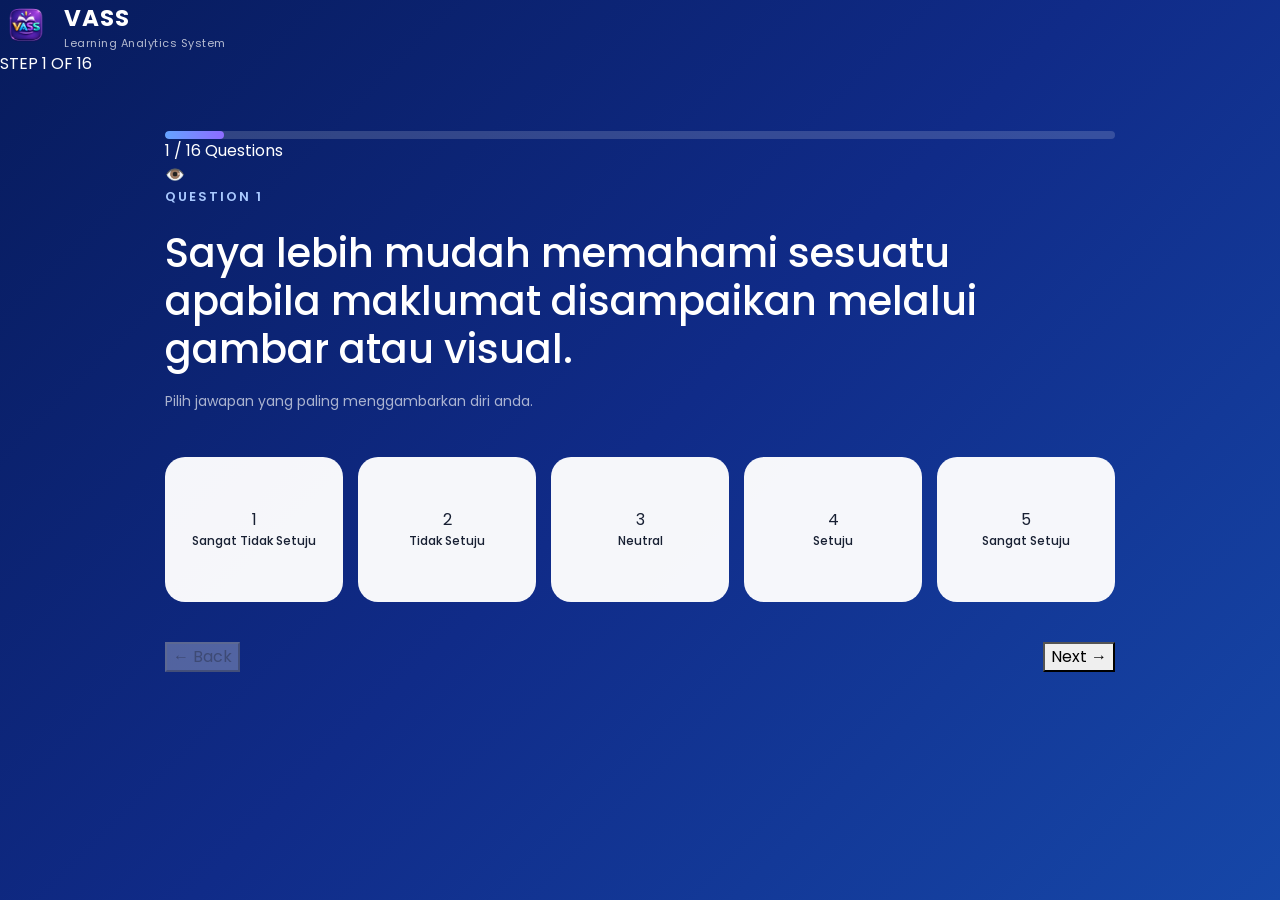
==== commit 35680cb3: "Update assessment.html" ====
--- a/assessment.html
+++ b/assessment.html
@@ -1,5 +1,5 @@
 <!DOCTYPE html>
-<html lang="en">
+<html lang="ms">
 
 <head>
 
@@ -18,19 +18,20 @@
           href="https://fonts.gstatic.com"
           crossorigin>
 
-    <link
-        href="https://fonts.googleapis.com/css2?family=Poppins:wght@300;400;500;600;700&display=swap"
-        rel="stylesheet">
+    <link href="https://fonts.googleapis.com/css2?family=Poppins:wght@300;400;500;600;700;800&display=swap"
+          rel="stylesheet">
 
     <!-- Bootstrap -->
-    <link
-        href="https://cdn.jsdelivr.net/npm/bootstrap@5.3.7/dist/css/bootstrap.min.css"
-        rel="stylesheet">
-
-    <!-- CSS -->
-    <link
-        rel="stylesheet"
-        href="css/assessment.css">
+    <link href="https://cdn.jsdelivr.net/npm/bootstrap@5.3.7/dist/css/bootstrap.min.css"
+          rel="stylesheet">
+
+    <!-- Bootstrap Icons -->
+    <link rel="stylesheet"
+          href="https://cdn.jsdelivr.net/npm/bootstrap-icons@1.11.3/font/bootstrap-icons.min.css">
+
+    <!-- Assessment CSS -->
+    <link rel="stylesheet"
+          href="css/assessment.css">
 
 </head>
 
@@ -42,36 +43,33 @@
      HEADER
 ===================================================== -->
 
-<header class="assessment-header">
-
-    <div class="header-inner">
-
-        <div class="brand">
-
-            <img
-                src="assets/images/logo.png"
-                alt="VASS Logo">
-
-            <div>
-
-                <div class="brand-title">
-                    VASS
-                </div>
-
-                <div class="brand-subtitle">
-                    Learning Analytics System
-                </div>
-
+<header class="top-header">
+
+    <div class="brand">
+
+        <img src="assets/images/logo.png"
+             alt="VASS Logo"
+             class="header-logo">
+
+        <div class="brand-text">
+
+            <div class="brand-title">
+                VASS
             </div>
 
+            <div class="brand-subtitle">
+                Learning Analytics System
+            </div>
+
         </div>
 
-
-        <div class="step-indicator">
-
-            STEP <span id="currentStep">1</span> OF 16
-
-        </div>
+    </div>
+
+
+    <div class="step-counter"
+         id="topStep">
+
+        STEP 1 OF 16
 
     </div>
 
@@ -86,29 +84,31 @@
 <main class="assessment-container">
 
 
-    <!-- Progress -->
-
-    <div class="progress-wrapper">
+    <!-- PROGRESS -->
+
+    <div class="progress-section">
 
         <div class="progress">
 
-            <div
-                class="progress-bar"
-                id="progressBar"
-                role="progressbar"
-                style="width: 6.25%;">
+            <div class="progress-bar"
+                 id="progressBar"
+                 role="progressbar"
+                 style="width: 6.25%;">
 
             </div>
 
         </div>
 
-        <div class="progress-text">
-
-            <span id="progressNumber">
-                1
+
+        <div class="progress-label">
+
+            <span id="questionNumber">
+                1 / 16
             </span>
 
-            / 16 Questions
+            <span>
+                Questions
+            </span>
 
         </div>
 
@@ -116,213 +116,189 @@
 
 
 
-    <!-- Assessment Card -->
-
-    <section class="assessment-card">
-
-
-        <!-- Question -->
-
-        <div class="question-section">
-
-
-            <div class="question-label">
-
-                QUESTION
-                <span id="questionNumber">
+    <!-- =================================================
+         QUESTION CARD
+    ================================================== -->
+
+    <section class="question-card">
+
+
+        <!-- SECTION ICON -->
+
+        <div class="section-icon"
+             id="sectionIcon">
+
+            👁️
+
+        </div>
+
+
+
+        <!-- QUESTION NUMBER -->
+
+        <div class="question-label"
+             id="questionLabel">
+
+            QUESTION 1
+
+        </div>
+
+
+
+        <!-- QUESTION -->
+
+        <h1 id="questionText">
+
+            Saya lebih mudah memahami sesuatu apabila
+            maklumat disampaikan melalui gambar atau visual.
+
+        </h1>
+
+
+
+        <!-- INSTRUCTION -->
+
+        <p class="instruction">
+
+            Pilih jawapan yang paling menggambarkan diri anda.
+
+        </p>
+
+
+
+        <!-- =================================================
+             LIKERT OPTIONS
+        ================================================== -->
+
+        <div class="likert-container"
+             id="likertContainer">
+
+
+            <!-- OPTION 1 -->
+
+            <button class="likert-option"
+                    data-value="1">
+
+                <div class="likert-number">
                     1
+                </div>
+
+                <div class="likert-text">
+                    Sangat Tidak Setuju
+                </div>
+
+            </button>
+
+
+
+            <!-- OPTION 2 -->
+
+            <button class="likert-option"
+                    data-value="2">
+
+                <div class="likert-number">
+                    2
+                </div>
+
+                <div class="likert-text">
+                    Tidak Setuju
+                </div>
+
+            </button>
+
+
+
+            <!-- OPTION 3 -->
+
+            <button class="likert-option"
+                    data-value="3">
+
+                <div class="likert-number">
+                    3
+                </div>
+
+                <div class="likert-text">
+                    Neutral
+                </div>
+
+            </button>
+
+
+
+            <!-- OPTION 4 -->
+
+            <button class="likert-option"
+                    data-value="4">
+
+                <div class="likert-number">
+                    4
+                </div>
+
+                <div class="likert-text">
+                    Setuju
+                </div>
+
+            </button>
+
+
+
+            <!-- OPTION 5 -->
+
+            <button class="likert-option"
+                    data-value="5">
+
+                <div class="likert-number">
+                    5
+                </div>
+
+                <div class="likert-text">
+                    Sangat Setuju
+                </div>
+
+            </button>
+
+        </div>
+
+
+
+        <!-- =================================================
+             NAVIGATION
+        ================================================== -->
+
+        <div class="navigation">
+
+
+            <button id="backButton"
+                    class="nav-button back-button"
+                    type="button">
+
+                <span>
+                    ←
                 </span>
 
-            </div>
-
-
-            <h1 id="questionText">
-
-                Saya lebih mudah memahami sesuatu apabila maklumat dipersembahkan dalam bentuk gambar, rajah atau carta.
-
-            </h1>
-
-
-            <p class="instruction">
-
-                Pilih jawapan yang paling menggambarkan diri anda.
-
-            </p>
+                Back
+
+            </button>
+
+
+
+            <button id="nextButton"
+                    class="nav-button next-button"
+                    type="button">
+
+                Next
+
+                <span>
+                    →
+                </span>
+
+            </button>
 
 
         </div>
 
 
-
-        <!-- =================================================
-             LIKERT SCALE
-        ================================================= -->
-
-        <div class="likert-container">
-
-
-            <!-- 1 -->
-
-            <label class="likert-option">
-
-                <input
-                    type="radio"
-                    name="likert"
-                    value="1">
-
-                <span class="likert-circle">
-                    1
-                </span>
-
-                <span class="likert-text">
-                    Sangat Tidak Setuju
-                </span>
-
-            </label>
-
-
-
-            <!-- 2 -->
-
-            <label class="likert-option">
-
-                <input
-                    type="radio"
-                    name="likert"
-                    value="2">
-
-                <span class="likert-circle">
-                    2
-                </span>
-
-                <span class="likert-text">
-                    Tidak Setuju
-                </span>
-
-            </label>
-
-
-
-            <!-- 3 -->
-
-            <label class="likert-option">
-
-                <input
-                    type="radio"
-                    name="likert"
-                    value="3">
-
-                <span class="likert-circle">
-                    3
-                </span>
-
-                <span class="likert-text">
-                    Neutral
-                </span>
-
-            </label>
-
-
-
-            <!-- 4 -->
-
-            <label class="likert-option">
-
-                <input
-                    type="radio"
-                    name="likert"
-                    value="4">
-
-                <span class="likert-circle">
-                    4
-                </span>
-
-                <span class="likert-text">
-                    Setuju
-                </span>
-
-            </label>
-
-
-
-            <!-- 5 -->
-
-            <label class="likert-option">
-
-                <input
-                    type="radio"
-                    name="likert"
-                    value="5">
-
-                <span class="likert-circle">
-                    5
-                </span>
-
-                <span class="likert-text">
-                    Sangat Setuju
-                </span>
-
-            </label>
-
-
-        </div>
-
-
-
-        <!-- Warning -->
-
-        <div
-            id="warningMessage"
-            class="warning-message">
-
-            Sila pilih satu jawapan sebelum meneruskan.
-
-        </div>
-
-
-
-        <!-- Navigation -->
-
-        <div class="navigation">
-
-
-            <button
-                type="button"
-                id="backButton"
-                class="btn-back"
-                onclick="previousQuestion()"
-                disabled>
-
-                ← Back
-
-            </button>
-
-
-            <button
-                type="button"
-                id="nextButton"
-                class="btn-next"
-                onclick="nextQuestion()">
-
-                Next →
-
-            </button>
-
-
-        </div>
-
-
     </section>
-
-
-
-    <!-- Footer -->
-
-    <footer>
-
-        VASS Learning Analytics System © 2026
-
-    </footer>
 
 
 </main>
@@ -351,95 +327,103 @@
 
 const questions = [
 
-    /* ================= VISUAL ================= */
-
-    {
-        text: "Saya lebih mudah memahami sesuatu apabila maklumat dipersembahkan dalam bentuk gambar, rajah atau carta.",
-        type: "visual"
-    },
-
-    {
-        text: "Saya suka menggunakan warna, simbol atau peta minda untuk membantu saya mengingati maklumat.",
-        type: "visual"
-    },
-
-    {
-        text: "Saya lebih mudah memahami arahan apabila terdapat contoh visual yang jelas.",
-        type: "visual"
-    },
-
-    {
-        text: "Saya suka melihat demonstrasi, ilustrasi atau video apabila mempelajari sesuatu yang baharu.",
-        type: "visual"
-    },
-
-
-    /* ================= AUDIO ================= */
-
-    {
-        text: "Saya lebih mudah memahami sesuatu apabila guru menerangkan sesuatu secara lisan.",
-        type: "audio"
-    },
-
-    {
-        text: "Saya suka mendengar penerangan atau perbincangan apabila mempelajari sesuatu.",
-        type: "audio"
-    },
-
-    {
-        text: "Saya lebih mudah mengingati maklumat selepas mendengar penerangan tentangnya.",
-        type: "audio"
-    },
-
-    {
-        text: "Saya suka belajar melalui perbincangan dan soal jawab secara lisan.",
-        type: "audio"
-    },
-
-
-    /* ================= INTERPERSONAL ================= */
-
-    {
-        text: "Saya belajar dengan lebih baik apabila dapat berbincang dan bertukar idea dengan orang lain.",
-        type: "interpersonal"
-    },
-
-    {
-        text: "Saya suka menyelesaikan tugasan bersama rakan dalam kumpulan.",
-        type: "interpersonal"
-    },
-
-    {
-        text: "Perbincangan dengan rakan membantu saya memahami sesuatu topik dengan lebih mendalam.",
-        type: "interpersonal"
-    },
-
-    {
-        text: "Saya berasa lebih bermotivasi apabila belajar bersama orang lain.",
-        type: "interpersonal"
-    },
-
-
-    /* ================= INTRAPERSONAL ================= */
-
-    {
-        text: "Saya lebih suka belajar secara sendiri mengikut cara dan rentak pembelajaran saya.",
-        type: "intrapersonal"
-    },
-
-    {
-        text: "Saya suka meluangkan masa untuk berfikir dan memahami sesuatu perkara secara mendalam.",
-        type: "intrapersonal"
-    },
-
-    {
-        text: "Saya boleh menentukan sendiri strategi yang sesuai untuk membantu saya belajar.",
-        type: "intrapersonal"
-    },
-
-    {
-        text: "Saya suka membuat refleksi terhadap kekuatan dan kelemahan diri selepas belajar.",
-        type: "intrapersonal"
+    {
+        type: "visual",
+        icon: "👁️",
+        text: "Saya lebih mudah memahami sesuatu apabila maklumat disampaikan melalui gambar atau visual."
+    },
+
+    {
+        type: "visual",
+        icon: "👁️",
+        text: "Saya suka menggunakan warna, simbol atau peta minda untuk membantu saya mengingati maklumat."
+    },
+
+    {
+        type: "visual",
+        icon: "👁️",
+        text: "Saya lebih suka melihat contoh atau demonstrasi sebelum melakukan sesuatu tugasan."
+    },
+
+    {
+        type: "visual",
+        icon: "👁️",
+        text: "Saya gemar menggunakan carta, rajah atau grafik ketika belajar."
+    },
+
+
+    {
+        type: "audio",
+        icon: "🎧",
+        text: "Saya lebih mudah memahami sesuatu apabila mendengar penerangan daripada guru."
+    },
+
+    {
+        type: "audio",
+        icon: "🎧",
+        text: "Saya suka berbincang tentang sesuatu topik untuk membantu saya memahaminya."
+    },
+
+    {
+        type: "audio",
+        icon: "🎧",
+        text: "Saya mudah mengingati maklumat yang saya dengar."
+    },
+
+    {
+        type: "audio",
+        icon: "🎧",
+        text: "Saya suka belajar melalui penerangan lisan, rakaman audio atau video yang mempunyai penerangan suara."
+    },
+
+
+    {
+        type: "interpersonal",
+        icon: "🤝",
+        text: "Saya belajar dengan lebih baik apabila bekerja bersama rakan."
+    },
+
+    {
+        type: "interpersonal",
+        icon: "🤝",
+        text: "Saya suka berkongsi idea dan pendapat dengan orang lain ketika belajar."
+    },
+
+    {
+        type: "interpersonal",
+        icon: "🤝",
+        text: "Saya lebih berminat menyertai aktiviti pembelajaran secara berkumpulan."
+    },
+
+    {
+        type: "interpersonal",
+        icon: "🤝",
+        text: "Saya suka membantu rakan dan belajar melalui kerjasama."
+    },
+
+
+    {
+        type: "intrapersonal",
+        icon: "🧠",
+        text: "Saya lebih suka belajar secara bersendirian mengikut cara saya sendiri."
+    },
+
+    {
+        type: "intrapersonal",
+        icon: "🧠",
+        text: "Saya suka membuat refleksi tentang perkara yang telah saya pelajari."
+    },
+
+    {
+        type: "intrapersonal",
+        icon: "🧠",
+        text: "Saya mampu merancang sendiri cara dan masa untuk belajar."
+    },
+
+    {
+        type: "intrapersonal",
+        icon: "🧠",
+        text: "Saya suka menetapkan matlamat pembelajaran untuk diri saya sendiri."
     }
 
 ];
@@ -452,13 +436,19 @@
 
 let currentQuestion = 0;
 
-let answers = new Array(questions.length).fill(null);
+let answers = [];
 
 
 
 /* =====================================================
    DOM ELEMENTS
 ===================================================== */
+
+const sectionIcon =
+    document.getElementById("sectionIcon");
+
+const questionLabel =
+    document.getElementById("questionLabel");
 
 const questionText =
     document.getElementById("questionText");
@@ -466,23 +456,20 @@
 const questionNumber =
     document.getElementById("questionNumber");
 
-const currentStep =
-    document.getElementById("currentStep");
+const topStep =
+    document.getElementById("topStep");
 
 const progressBar =
     document.getElementById("progressBar");
 
-const progressNumber =
-    document.getElementById("progressNumber");
-
 const backButton =
     document.getElementById("backButton");
 
 const nextButton =
     document.getElementById("nextButton");
 
-const warningMessage =
-    document.getElementById("warningMessage");
+const likertOptions =
+    document.querySelectorAll(".likert-option");
 
 
 
@@ -491,182 +478,189 @@
 ===================================================== */
 
 function loadQuestion() {
-
 
     const question =
         questions[currentQuestion];
 
 
+    /* Icon */
+
+    sectionIcon.textContent =
+        question.icon;
+
+
+    /* Question number */
+
+    questionLabel.textContent =
+        `QUESTION ${currentQuestion + 1}`;
+
+
+    questionNumber.textContent =
+        `${currentQuestion + 1} / ${questions.length}`;
+
+
+    topStep.textContent =
+        `STEP ${currentQuestion + 1} OF ${questions.length}`;
+
+
+    /* Question text */
+
     questionText.textContent =
         question.text;
 
 
-    questionNumber.textContent =
-        currentQuestion + 1;
-
-
-    currentStep.textContent =
-        currentQuestion + 1;
-
-
-    progressNumber.textContent =
-        currentQuestion + 1;
-
+    /* Progress */
 
     const progress =
         ((currentQuestion + 1) / questions.length) * 100;
 
-
     progressBar.style.width =
-        progress + "%";
-
-
-    /* Back button */
-
-    if (currentQuestion === 0) {
-
-        backButton.disabled = true;
-
-    } else {
-
-        backButton.disabled = false;
-
-    }
-
-
-    /* Last question */
-
-    if (currentQuestion === questions.length - 1) {
-
-        nextButton.textContent =
-            "Finish ✓";
-
-    } else {
-
-        nextButton.textContent =
-            "Next →";
-
-    }
-
-
-    /* Clear warning */
-
-    warningMessage.style.display =
-        "none";
+        `${progress}%`;
+
+
+    /* Remove selected */
+
+    likertOptions.forEach(option => {
+
+        option.classList.remove("selected");
+
+    });
 
 
     /* Restore previous answer */
 
-    const radioButtons =
-        document.querySelectorAll(
-            'input[name="likert"]'
-        );
-
-
-    radioButtons.forEach(function(radio) {
-
-        radio.checked = false;
-
-    });
-
-
-    if (answers[currentQuestion] !== null) {
+    if (answers[currentQuestion]) {
 
         const selected =
             document.querySelector(
-                'input[name="likert"][value="' +
-                answers[currentQuestion] +
-                '"]'
+                `.likert-option[data-value="${answers[currentQuestion]}"]`
             );
 
         if (selected) {
 
-            selected.checked = true;
+            selected.classList.add("selected");
 
         }
 
     }
 
+
+    /* Back button */
+
+    if (currentQuestion === 0) {
+
+        backButton.disabled = true;
+
+    } else {
+
+        backButton.disabled = false;
+
+    }
+
+
+    /* Last question */
+
+    if (currentQuestion === questions.length - 1) {
+
+        nextButton.innerHTML =
+            `Finish <span>✓</span>`;
+
+    } else {
+
+        nextButton.innerHTML =
+            `Next <span>→</span>`;
+
+    }
+
 }
 
 
 
 /* =====================================================
-   SAVE CURRENT ANSWER
-===================================================== */
-
-function saveCurrentAnswer() {
-
-
-    const selected =
-        document.querySelector(
-            'input[name="likert"]:checked'
+   LIKERT SELECTION
+===================================================== */
+
+likertOptions.forEach(option => {
+
+    option.addEventListener("click", function() {
+
+
+        /* Remove existing */
+
+        likertOptions.forEach(item => {
+
+            item.classList.remove("selected");
+
+        });
+
+
+        /* Select */
+
+        this.classList.add("selected");
+
+
+        /* Save */
+
+        answers[currentQuestion] =
+            Number(this.dataset.value);
+
+
+    });
+
+});
+
+
+
+/* =====================================================
+   NEXT BUTTON
+===================================================== */
+
+nextButton.addEventListener("click", function() {
+
+
+    /* Check answer */
+
+    if (!answers[currentQuestion]) {
+
+        alert(
+            "Sila pilih satu jawapan sebelum meneruskan."
         );
 
-
-    if (!selected) {
-
-        warningMessage.style.display =
-            "block";
-
-        return false;
-
-    }
-
-
-    answers[currentQuestion] =
-        Number(selected.value);
-
-
-    return true;
-
-}
-
-
-
-/* =====================================================
-   NEXT QUESTION
-===================================================== */
-
-function nextQuestion() {
-
-
-    if (!saveCurrentAnswer()) {
-
         return;
 
     }
 
 
-    if (
-        currentQuestion <
-        questions.length - 1
-    ) {
+    /* Next */
+
+    if (currentQuestion < questions.length - 1) {
 
         currentQuestion++;
 
         loadQuestion();
+
 
         window.scrollTo({
             top: 0,
             behavior: "smooth"
         });
 
+
     } else {
 
         finishAssessment();
 
     }
 
-}
-
-
-
-/* =====================================================
-   PREVIOUS QUESTION
-===================================================== */
-
-function previousQuestion() {
+});
+
+
+
+/* =====================================================
+   BACK BUTTON
+===================================================== */
+
+backButton.addEventListener("click", function() {
 
 
     if (currentQuestion > 0) {
@@ -674,6 +668,7 @@
         currentQuestion--;
 
         loadQuestion();
+
 
         window.scrollTo({
             top: 0,
@@ -682,7 +677,7 @@
 
     }
 
-}
+});
 
 
 
@@ -706,55 +701,20 @@
     };
 
 
-    questions.forEach(
-        function(question, index) {
-
-            const answer =
-                Number(answers[index]) || 0;
-
-            scores[question.type] +=
-                answer;
-
-        }
-    );
+    questions.forEach((question, index) => {
+
+
+        const answer =
+            answers[index] || 0;
+
+
+        scores[question.type] +=
+            answer;
+
+    });
 
 
     return scores;
-
-}
-
-
-
-/* =====================================================
-   CALCULATE PERCENTAGE
-===================================================== */
-
-function calculatePercentages(scores) {
-
-
-    return {
-
-        visual:
-            Math.round(
-                (scores.visual / 20) * 100
-            ),
-
-        audio:
-            Math.round(
-                (scores.audio / 20) * 100
-            ),
-
-        interpersonal:
-            Math.round(
-                (scores.interpersonal / 20) * 100
-            ),
-
-        intrapersonal:
-            Math.round(
-                (scores.intrapersonal / 20) * 100
-            )
-
-    };
 
 }
 
@@ -777,36 +737,34 @@
 
     if (scores.audio > highest) {
 
-        dominant = "audio";
-
-        highest = scores.audio;
-
-    }
-
-
-    if (
-        scores.interpersonal >
-        highest
-    ) {
-
-        dominant = "interpersonal";
+        highest =
+            scores.audio;
+
+        dominant =
+            "audio";
+
+    }
+
+
+    if (scores.interpersonal > highest) {
 
         highest =
             scores.interpersonal;
 
-    }
-
-
-    if (
-        scores.intrapersonal >
-        highest
-    ) {
-
-        dominant = "intrapersonal";
+        dominant =
+            "interpersonal";
+
+    }
+
+
+    if (scores.intrapersonal > highest) {
 
         highest =
             scores.intrapersonal;
 
+        dominant =
+            "intrapersonal";
+
     }
 
 
@@ -822,43 +780,11 @@
 
 async function finishAssessment() {
 
-
-    /* Check all answers */
-
-    const unanswered =
-        answers.findIndex(
-            answer => answer === null
-        );
-
-
-    if (unanswered !== -1) {
-
-        currentQuestion =
-            unanswered;
-
-        loadQuestion();
-
-        warningMessage.textContent =
-            "Sila jawab semua soalan sebelum menghantar assessment.";
-
-        warningMessage.style.display =
-            "block";
-
-        return;
-
-    }
-
-
-    /* Calculate */
 
     const scores =
         calculateScores();
 
 
-    const percentages =
-        calculatePercentages(scores);
-
-
     const dominantStyle =
         findDominant(scores);
 
@@ -866,28 +792,17 @@
 
     /* Student information */
 
+    const studentId =
+        localStorage.getItem("studentId") || "";
+
     const studentName =
-        localStorage.getItem(
-            "studentName"
-        ) || "";
-
-
-    const studentId =
-        localStorage.getItem(
-            "studentId"
-        ) || "";
-
-
-    const studentProgramme =
-        localStorage.getItem(
-            "studentProgramme"
-        ) || "";
-
-
-    const studentGender =
-        localStorage.getItem(
-            "studentGender"
-        ) || "";
+        localStorage.getItem("studentName") || "";
+
+    const programme =
+        localStorage.getItem("studentProgramme") || "";
+
+    const gender =
+        localStorage.getItem("studentGender") || "";
 
 
 
@@ -895,55 +810,27 @@
 
     const result = {
 
-        studentId:
-            studentId,
-
-        name:
-            studentName,
-
-        programme:
-            studentProgramme,
-
-        gender:
-            studentGender,
-
-
-        visual:
-            percentages.visual,
-
-        audio:
-            percentages.audio,
-
-        interpersonal:
-            percentages.interpersonal,
-
-        intrapersonal:
-            percentages.intrapersonal,
-
-
-        visualScore:
-            scores.visual,
-
-        audioScore:
-            scores.audio,
-
-        interpersonalScore:
-            scores.interpersonal,
-
-        intrapersonalScore:
-            scores.intrapersonal,
-
-
-        dominantStyle:
-            dominantStyle,
-
-
-        answers:
-            answers,
-
-
-        completedAt:
-            new Date().toISOString()
+        studentId: studentId,
+
+        name: studentName,
+
+        programme: programme,
+
+        gender: gender,
+
+        visual: scores.visual,
+
+        audio: scores.audio,
+
+        interpersonal: scores.interpersonal,
+
+        intrapersonal: scores.intrapersonal,
+
+        dominantStyle: dominantStyle,
+
+        answers: answers,
+
+        completedAt: new Date().toISOString()
 
     };
 
@@ -958,19 +845,19 @@
 
 
 
-    /* Loading */
+    /* Disable button */
 
     nextButton.disabled = true;
 
-    backButton.disabled = true;
-
-    nextButton.textContent =
-        "Saving...";
+    nextButton.innerHTML =
+        `Saving... <span>⏳</span>`;
 
 
 
     try {
 
+
+        /* Send to Google Sheet */
 
         await fetch(
             GOOGLE_SCRIPT_URL,
@@ -981,55 +868,40 @@
                 mode: "no-cors",
 
                 headers: {
-
-                    "Content-Type":
-                        "text/plain;charset=utf-8"
-
+                    "Content-Type": "text/plain;charset=utf-8"
                 },
 
-                body:
-                    JSON.stringify(result)
+                body: JSON.stringify(result)
 
             }
         );
 
 
         /*
-         * no-cors tidak membenarkan kita
-         * membaca response Google Apps Script,
-         * tetapi request tetap dihantar.
-         */
-
-
-        setTimeout(
-            function() {
-
-                window.location.href =
-                    "result.html";
-
-            },
-            1000
-        );
-
-
-    } catch (error) {
-
-
-        console.error(
-            "Database error:",
-            error
-        );
-
-
-        /*
-         * Result masih disimpan dalam
-         * localStorage walaupun database
-         * gagal.
-         */
+        no-cors means browser cannot read
+        the server response, but the request
+        is sent to Apps Script.
+        */
+
 
         window.location.href =
             "result.html";
 
+
+    } catch (error) {
+
+
+        console.error(error);
+
+
+        alert(
+            "Keputusan telah disimpan pada peranti. Sila teruskan."
+        );
+
+
+        window.location.href =
+            "result.html";
+
     }
 
 }
@@ -1037,7 +909,7 @@
 
 
 /* =====================================================
-   START
+   INITIAL LOAD
 ===================================================== */
 
 loadQuestion();
@@ -1046,7 +918,6 @@
 </script>
 
 
-
 </body>
 
 </html>
--- a/css/assessment.css
+++ b/css/assessment.css
@@ -1,925 +1,846 @@
-@import url('https://fonts.googleapis.com/css2?family=Poppins:wght@400;500;600;700;800&display=swap');
+/* =====================================================
+   VASS ASSESSMENT
+===================================================== */
 
 * {
+    box-sizing: border-box;
+}
+
+
+body {
+
     margin: 0;
-    padding: 0;
-    box-sizing: border-box;
-}
-
-html {
-    scroll-behavior: smooth;
-}
-
-body {
-    font-family: 'Poppins', sans-serif;
-    min-height: 100vh;
-    color: #fff;
-
-    background:
-        radial-gradient(
-            circle at 10% 20%,
-            rgba(0, 198, 255, 0.18),
-            transparent 30%
-        ),
-        radial-gradient(
-            circle at 90% 80%,
-            rgba(100, 70, 255, 0.18),
-            transparent 30%
-        ),
+
+    font-family: "Poppins", sans-serif;
+
+    background:
         linear-gradient(
             135deg,
-            #06152f,
-            #0b2450 50%,
-            #07162f
+            #071b5c 0%,
+            #102b88 50%,
+            #1647a8 100%
         );
 
-    padding: 40px 20px;
-
-    overflow-x: hidden;
-}
-
-
-/* ==========================================
-   CONTAINER
-========================================== */
+    min-height: 100vh;
+
+    color: #ffffff;
+
+}
+
+
+
+/* =====================================================
+   HEADER
+===================================================== */
+
+.assessment-header {
+
+    width: 100%;
+
+    padding: 22px 5%;
+
+    background:
+        rgba(5, 20, 70, 0.55);
+
+    border-bottom:
+        1px solid
+        rgba(255,255,255,0.12);
+
+    backdrop-filter:
+        blur(15px);
+
+}
+
+
+.header-inner {
+
+    max-width: 1100px;
+
+    margin: auto;
+
+    display: flex;
+
+    align-items: center;
+
+    justify-content: space-between;
+
+}
+
+
+
+.brand {
+
+    display: flex;
+
+    align-items: center;
+
+    gap: 12px;
+
+}
+
+
+.brand img {
+
+    width: 52px;
+
+    height: 52px;
+
+    object-fit: contain;
+
+}
+
+
+.brand-title {
+
+    font-size: 23px;
+
+    font-weight: 700;
+
+    letter-spacing: 1px;
+
+}
+
+
+.brand-subtitle {
+
+    font-size: 11px;
+
+    opacity: 0.7;
+
+    letter-spacing: 0.5px;
+
+}
+
+
+.step-indicator {
+
+    font-size: 13px;
+
+    font-weight: 600;
+
+    letter-spacing: 1px;
+
+    opacity: 0.8;
+
+}
+
+
+
+/* =====================================================
+   MAIN
+===================================================== */
 
 .assessment-container {
+
     width: 100%;
-    max-width: 1150px;
+
+    max-width: 1000px;
+
     margin: auto;
-}
-
-
-/* ==========================================
-   HEADER
-========================================== */
-
-.assessment-header {
-    display: flex;
-    justify-content: space-between;
-    align-items: center;
-
-    margin-bottom: 30px;
-
-    gap: 20px;
-}
-
-.assessment-header h1 {
-    font-size: 32px;
-    font-weight: 800;
-
-    color: #fff;
-}
-
-.assessment-header p {
-    margin-top: 5px;
-
-    color: rgba(255,255,255,0.65);
-
-    font-size: 14px;
-}
-
-.question-counter {
-    padding: 12px 20px;
-
-    border-radius: 14px;
-
-    background: rgba(255,255,255,0.07);
-
-    border: 1px solid rgba(255,255,255,0.15);
-
-    backdrop-filter: blur(15px);
-    -webkit-backdrop-filter: blur(15px);
-
-    font-size: 14px;
-    font-weight: 600;
-
-    white-space: nowrap;
-}
-
-
-/* ==========================================
+
+    padding:
+        55px 25px
+        40px;
+
+}
+
+
+
+/* =====================================================
    PROGRESS
-========================================== */
-
-.progress-section {
-    margin-bottom: 25px;
-}
-
-.progress-info {
-    display: flex;
-
-    justify-content: space-between;
-
-    margin-bottom: 10px;
-
-    font-size: 13px;
-
-    color: rgba(255,255,255,0.7);
-}
+===================================================== */
+
+.progress-wrapper {
+
+    margin-bottom: 28px;
+
+}
+
+
+.progress {
+
+    height: 8px;
+
+    border-radius: 20px;
+
+    background:
+        rgba(255,255,255,0.16);
+
+    overflow: hidden;
+
+}
+
 
 .progress-bar {
-    width: 100%;
-    height: 8px;
-
-    background: rgba(255,255,255,0.1);
-
-    border-radius: 20px;
-
-    overflow: hidden;
-}
-
-.progress-fill {
-    width: 3.33%;
-    height: 100%;
-
-    border-radius: 20px;
 
     background:
         linear-gradient(
             90deg,
-            #00c6ff,
-            #4facfe
+            #64a3ff,
+            #8d6cff
         );
 
-    box-shadow:
-        0 0 15px
-        rgba(0,198,255,0.5);
-
-    transition: width 0.4s ease;
-}
-
-
-/* ==========================================
-   QUESTION CARD
-========================================== */
-
-.question-wrapper {
-
-    --category-color: #00c6ff;
-    --category-glow: rgba(0,198,255,0.35);
-
-    background:
-        rgba(255,255,255,0.075);
+    border-radius: 20px;
+
+    transition:
+        width 0.4s ease;
+
+}
+
+
+.progress-text {
+
+    text-align: right;
+
+    font-size: 12px;
+
+    margin-top: 8px;
+
+    opacity: 0.65;
+
+}
+
+
+
+/* =====================================================
+   ASSESSMENT CARD
+===================================================== */
+
+.assessment-card {
+
+    background:
+        rgba(255,255,255,0.12);
 
     border:
         1px solid
-        rgba(255,255,255,0.13);
-
-    border-radius: 28px;
-
-    padding: 38px;
-
-    backdrop-filter: blur(22px);
-    -webkit-backdrop-filter: blur(22px);
+        rgba(255,255,255,0.20);
+
+    border-radius: 30px;
+
+    padding: 50px;
+
+    backdrop-filter:
+        blur(20px);
 
     box-shadow:
-        0 25px 70px rgba(0,0,0,0.3),
-        0 0 40px var(--category-glow);
-
-    transition: 0.4s ease;
-
-}
-
-
-/* ==========================================
-   CATEGORY
-========================================== */
-
-.question-wrapper.visual {
-    --category-color: #00c6ff;
-    --category-glow: rgba(0,198,255,0.3);
-}
-
-.question-wrapper.audio {
-    --category-color: #a970ff;
-    --category-glow: rgba(169,112,255,0.3);
-}
-
-.question-wrapper.interpersonal {
-    --category-color: #ff5ca8;
-    --category-glow: rgba(255,92,168,0.3);
-}
-
-.question-wrapper.intrapersonal {
-    --category-color: #3ee58a;
-    --category-glow: rgba(62,229,138,0.3);
-}
-
-.category-section {
+        0 25px 70px
+        rgba(0,0,0,0.25);
+
+}
+
+
+
+/* =====================================================
+   QUESTION
+===================================================== */
+
+.question-section {
+
+    text-align: center;
+
+    max-width: 820px;
+
+    margin: auto;
+
+}
+
+
+.question-label {
+
+    font-size: 13px;
+
+    font-weight: 600;
+
+    letter-spacing: 2px;
+
+    color: #a9c9ff;
+
+    margin-bottom: 22px;
+
+}
+
+
+.question-section h1 {
+
+    font-size: 28px;
+
+    line-height: 1.5;
+
+    font-weight: 600;
+
+    margin: 0;
+
+}
+
+
+.instruction {
+
+    margin-top: 18px;
+
+    font-size: 14px;
+
+    opacity: 0.65;
+
+}
+
+
+
+/* =====================================================
+   LIKERT
+===================================================== */
+
+.likert-container {
+
+    display: grid;
+
+    grid-template-columns:
+        repeat(5, 1fr);
+
+    gap: 15px;
+
+    margin-top: 45px;
+
+}
+
+
+.likert-option {
+
+    position: relative;
+
+    cursor: pointer;
+
+    text-align: center;
+
+    padding: 22px 12px;
+
+    min-height: 145px;
+
     display: flex;
 
+    flex-direction: column;
+
     align-items: center;
 
-    gap: 16px;
-
-    margin-bottom: 30px;
-}
-
-.category-icon {
-
-    width: 62px;
-    height: 62px;
-
-    flex-shrink: 0;
+    justify-content: center;
+
+    border-radius: 20px;
+
+    background:
+        rgba(255,255,255,0.96);
+
+    color: #182033;
+
+    border:
+        2px solid
+        transparent;
+
+    transition:
+        all 0.25s ease;
+
+}
+
+
+.likert-option:hover {
+
+    transform:
+        translateY(-5px);
+
+    border-color:
+        #72a7ff;
+
+    box-shadow:
+        0 10px 25px
+        rgba(0,0,0,0.15);
+
+}
+
+
+.likert-option input {
+
+    display: none;
+
+}
+
+
+.likert-circle {
+
+    width: 52px;
+
+    height: 52px;
+
+    border-radius: 50%;
+
+    border:
+        2px solid
+        #222;
 
     display: flex;
 
     align-items: center;
+
     justify-content: center;
 
-    font-size: 28px;
-
-    border-radius: 18px;
-
-    background:
-        rgba(255,255,255,0.08);
+    font-size: 18px;
+
+    font-weight: 600;
+
+    margin-bottom: 14px;
+
+    transition:
+        all 0.25s ease;
+
+}
+
+
+.likert-text {
+
+    font-size: 12px;
+
+    line-height: 1.45;
+
+    font-weight: 500;
+
+}
+
+
+
+/* =====================================================
+   SELECTED
+===================================================== */
+
+.likert-option:has(
+    input:checked
+) {
+
+    background:
+        #dff4d7;
+
+    border-color:
+        #72b85d;
+
+    transform:
+        translateY(-5px);
+
+    box-shadow:
+        0 12px 28px
+        rgba(0,0,0,0.15);
+
+}
+
+
+.likert-option:has(
+    input:checked
+)
+.likert-circle {
+
+    background:
+        #6db653;
+
+    border-color:
+        #6db653;
+
+    color: #ffffff;
+
+}
+
+
+
+/* =====================================================
+   WARNING
+===================================================== */
+
+.warning-message {
+
+    display: none;
+
+    margin-top: 22px;
+
+    padding: 13px 18px;
+
+    border-radius: 12px;
+
+    background:
+        rgba(255,90,90,0.18);
 
     border:
         1px solid
-        var(--category-color);
-
-    box-shadow:
-        0 0 25px
-        var(--category-glow);
-
-}
-
-.category-badge {
-
-    color:
-        var(--category-color);
+        rgba(255,120,120,0.4);
+
+    text-align: center;
+
+    font-size: 13px;
+
+    color: #ffdede;
+
+}
+
+
+
+/* =====================================================
+   NAVIGATION
+===================================================== */
+
+.navigation {
+
+    margin-top: 40px;
+
+    display: flex;
+
+    justify-content: space-between;
+
+    align-items: center;
+
+}
+
+
+.btn-back,
+.btn-next {
+
+    border: none;
+
+    border-radius: 50px;
+
+    padding:
+        15px 30px;
+
+    font-family:
+        "Poppins",
+        sans-serif;
 
     font-size: 14px;
 
-    font-weight: 800;
-
-    letter-spacing: 1.5px;
-}
-
-.category-section p {
-
-    margin-top: 4px;
-
-    font-size: 12px;
-
-    color:
-        rgba(255,255,255,0.55);
-}
-
-
-/* ==========================================
-   QUESTION
-========================================== */
-
-.question-box {
-
-    padding: 30px;
-
-    margin-bottom: 30px;
-
-    background:
-        rgba(0,0,0,0.13);
+    font-weight: 600;
+
+    cursor: pointer;
+
+    transition:
+        all 0.25s ease;
+
+}
+
+
+.btn-back {
+
+    background:
+        rgba(255,255,255,0.12);
+
+    color: #ffffff;
 
     border:
         1px solid
-        rgba(255,255,255,0.08);
-
-    border-radius: 20px;
-}
-
-.question-label {
-
-    display: block;
-
-    margin-bottom: 14px;
+        rgba(255,255,255,0.25);
+
+}
+
+
+.btn-back:hover:not(:disabled) {
+
+    background:
+        rgba(255,255,255,0.20);
+
+}
+
+
+.btn-back:disabled {
+
+    opacity: 0.3;
+
+    cursor: not-allowed;
+
+}
+
+
+.btn-next {
+
+    background:
+        #ffffff;
+
+    color: #102b88;
+
+    min-width: 150px;
+
+}
+
+
+.btn-next:hover:not(:disabled) {
+
+    transform:
+        translateY(-3px);
+
+    box-shadow:
+        0 10px 25px
+        rgba(0,0,0,0.20);
+
+}
+
+
+.btn-next:disabled {
+
+    opacity: 0.65;
+
+    cursor: not-allowed;
+
+}
+
+
+
+/* =====================================================
+   FOOTER
+===================================================== */
+
+footer {
+
+    text-align: center;
+
+    margin-top: 35px;
 
     font-size: 11px;
 
-    font-weight: 700;
-
-    letter-spacing: 2px;
-
-    color:
-        var(--category-color);
-}
-
-.question-box h2 {
-
-    font-size: 24px;
-
-    line-height: 1.6;
-
-    font-weight: 600;
-
-    color: #fff;
-
-    overflow-wrap: break-word;
-}
-
-
-/* ==========================================
-   ANSWERS
-========================================== */
-
-.answers-container {
-
-    display: grid;
-
-    grid-template-columns:
-        repeat(5, 1fr);
-
-    gap: 14px;
-}
-
-.answer-card {
-
-    min-height: 125px;
-
-    border:
-        1px solid
-        rgba(255,255,255,0.12);
-
-    border-radius: 18px;
-
-    background:
-        rgba(255,255,255,0.06);
-
-    color: #fff;
-
-    cursor: pointer;
-
-    display: flex;
-
-    flex-direction: column;
-
-    align-items: center;
-
-    justify-content: center;
-
-    gap: 12px;
-
-    font-family: inherit;
-
-    font-size: 13px;
-
-    font-weight: 600;
-
-    text-align: center;
-
-    transition:
-        0.25s ease;
-
-    user-select: none;
-
-    -webkit-tap-highlight-color: transparent;
-}
-
-.answer-card:hover {
-
-    transform:
-        translateY(-6px);
-
-    background:
-        rgba(255,255,255,0.12);
-}
-
-.answer-card:active {
-
-    transform:
-        scale(.97);
-}
-
-.answer-number {
-
-    width: 38px;
-    height: 38px;
-
-    display: flex;
-
-    align-items: center;
-    justify-content: center;
-
-    flex-shrink: 0;
-
-    border-radius: 50%;
-
-    background:
-        rgba(255,255,255,0.1);
-
-    font-weight: 800;
-}
-
-
-/* ==========================================
-   ANSWER COLORS
-========================================== */
-
-.strongly-disagree:hover,
-.strongly-disagree.selected {
-
-    border-color:
-        #ff4d5a;
-
-    background:
-        rgba(255,77,90,0.18);
-
-    box-shadow:
-        0 0 25px
-        rgba(255,77,90,0.3);
-}
-
-.disagree:hover,
-.disagree.selected {
-
-    border-color:
-        #ff9f43;
-
-    background:
-        rgba(255,159,67,0.18);
-
-    box-shadow:
-        0 0 25px
-        rgba(255,159,67,0.3);
-}
-
-.neutral:hover,
-.neutral.selected {
-
-    border-color:
-        #9aa4b2;
-
-    background:
-        rgba(154,164,178,0.18);
-
-    box-shadow:
-        0 0 25px
-        rgba(154,164,178,0.25);
-}
-
-.agree:hover,
-.agree.selected {
-
-    border-color:
-        #4facfe;
-
-    background:
-        rgba(79,172,254,0.18);
-
-    box-shadow:
-        0 0 25px
-        rgba(79,172,254,0.3);
-}
-
-.strongly-agree:hover,
-.strongly-agree.selected {
-
-    border-color:
-        #3ee58a;
-
-    background:
-        rgba(62,229,138,0.18);
-
-    box-shadow:
-        0 0 25px
-        rgba(62,229,138,0.3);
-}
-
-
-/* ==========================================
-   NAVIGATION
-========================================== */
-
-.navigation {
-
-    display: flex;
-
-    justify-content: space-between;
-
-    margin-top: 25px;
-
-    gap: 15px;
-}
-
-.nav-btn {
-
-    border: none;
-
-    border-radius: 14px;
-
-    padding: 14px 25px;
-
-    font-family: inherit;
-
-    font-size: 14px;
-
-    font-weight: 700;
-
-    cursor: pointer;
-
-    transition:
-        0.25s ease;
-
-}
-
-.previous-btn {
-
-    color:
-        rgba(255,255,255,0.75);
-
-    background:
-        rgba(255,255,255,0.08);
-
-    border:
-        1px solid
-        rgba(255,255,255,0.12);
-}
-
-.previous-btn:hover:not(:disabled) {
-
-    background:
-        rgba(255,255,255,0.14);
-
-    transform:
-        translateX(-3px);
-}
-
-.next-btn {
-
-    color: #fff;
-
-    background:
-        linear-gradient(
-            135deg,
-            #00a8ff,
-            #0066ff
-        );
-
-    box-shadow:
-        0 8px 25px
-        rgba(0,140,255,0.25);
-}
-
-.next-btn:hover {
-
-    transform:
-        translateX(3px);
-
-    box-shadow:
-        0 12px 30px
-        rgba(0,140,255,0.4);
-}
-
-.nav-btn:disabled {
-
-    opacity: 0.35;
-
-    cursor: not-allowed;
-}
-
-
-/* ==========================================
-   MESSAGE
-========================================== */
-
-.message {
-
-    text-align: center;
-
-    margin-top: 15px;
-
-    min-height: 20px;
-
-    font-size: 13px;
-
-    color:
-        #ffb3b3;
-}
-
-
-/* ==========================================
+    opacity: 0.5;
+
+}
+
+
+
+/* =====================================================
    TABLET
-========================================== */
+===================================================== */
 
 @media (max-width: 900px) {
 
-    .answers-container {
-
-        grid-template-columns:
-            repeat(2, 1fr);
-    }
-
-    .answer-card:last-child {
-
-        grid-column:
-            span 2;
-    }
-
-    .question-box h2 {
-
-        font-size: 20px;
-    }
-
-}
-
-
-/* ==========================================
+
+    .assessment-card {
+
+        padding: 35px 25px;
+
+    }
+
+
+    .question-section h1 {
+
+        font-size: 24px;
+
+    }
+
+
+    .likert-container {
+
+        gap: 8px;
+
+    }
+
+
+    .likert-option {
+
+        padding:
+            18px 8px;
+
+    }
+
+
+    .likert-text {
+
+        font-size: 11px;
+
+    }
+
+}
+
+
+
+/* =====================================================
    MOBILE
-========================================== */
-
-@media (max-width: 600px) {
-
-    body {
+===================================================== */
+
+@media (max-width: 650px) {
+
+
+    .assessment-header {
 
         padding:
-            18px 10px;
-    }
+            15px 20px;
+
+    }
+
+
+    .brand img {
+
+        width: 43px;
+
+        height: 43px;
+
+    }
+
+
+    .brand-title {
+
+        font-size: 19px;
+
+    }
+
+
+    .brand-subtitle {
+
+        font-size: 9px;
+
+    }
+
+
+    .step-indicator {
+
+        font-size: 10px;
+
+    }
+
 
     .assessment-container {
 
-        width: 100%;
-    }
-
-
-    /* HEADER */
-
-    .assessment-header {
-
-        flex-direction: column;
-
-        align-items: stretch;
-
-        gap: 12px;
-
-        margin-bottom: 20px;
-    }
-
-    .assessment-header h1 {
-
-        font-size: 24px;
-
-        line-height: 1.25;
-    }
-
-    .assessment-header p {
+        padding:
+            30px 15px;
+
+    }
+
+
+    .assessment-card {
+
+        padding:
+            30px 18px;
+
+        border-radius:
+            24px;
+
+    }
+
+
+    .question-section h1 {
+
+        font-size: 21px;
+
+        line-height: 1.55;
+
+    }
+
+
+    .question-label {
+
+        font-size: 11px;
+
+    }
+
+
+    .instruction {
 
         font-size: 12px;
-    }
-
-    .question-counter {
-
-        width: 100%;
-
-        text-align: center;
-
-        padding: 10px 15px;
-
-        font-size: 13px;
-    }
-
-
-    /* PROGRESS */
-
-    .progress-section {
-
-        margin-bottom: 18px;
-    }
-
-    .progress-info {
-
-        font-size: 11px;
-
-        margin-bottom: 8px;
-    }
-
-    .progress-bar {
-
-        height: 7px;
-    }
-
-
-    /* QUESTION CARD */
-
-    .question-wrapper {
-
-        padding:
-            20px 15px;
-
-        border-radius: 22px;
-    }
-
-
-    /* CATEGORY */
-
-    .category-section {
-
-        gap: 12px;
-
-        margin-bottom: 20px;
-    }
-
-    .category-icon {
-
-        width: 50px;
-        height: 50px;
-
-        border-radius: 15px;
-
-        font-size: 22px;
-    }
-
-    .category-badge {
-
-        font-size: 12px;
-
-        letter-spacing: 1px;
-    }
-
-    .category-section p {
-
-        font-size: 10px;
-    }
-
-
-    /* QUESTION */
-
-    .question-box {
-
-        padding:
-            18px 16px;
-
-        margin-bottom: 20px;
-
-        border-radius: 17px;
-    }
-
-    .question-label {
-
-        font-size: 9px;
-
-        letter-spacing: 1.5px;
-
-        margin-bottom: 10px;
-    }
-
-    .question-box h2 {
-
-        font-size: 17px;
-
-        line-height: 1.55;
-    }
-
-
-    /* ANSWERS */
-
-    .answers-container {
+
+    }
+
+
+
+    /* Likert mobile */
+
+    .likert-container {
 
         grid-template-columns:
             1fr;
 
         gap: 10px;
-    }
-
-    .answer-card:last-child {
-
-        grid-column: auto;
-    }
-
-    .answer-card {
-
-        width: 100%;
-
-        min-height: 64px;
+
+        margin-top: 30px;
+
+    }
+
+
+    .likert-option {
+
+        min-height: auto;
+
+        padding:
+            13px 15px;
 
         flex-direction: row;
 
-        justify-content: flex-start;
+        justify-content:
+            flex-start;
 
         text-align: left;
 
+        border-radius: 15px;
+
+    }
+
+
+    .likert-circle {
+
+        width: 42px;
+
+        height: 42px;
+
+        flex-shrink: 0;
+
+        margin:
+            0 15px 0 0;
+
+        font-size: 15px;
+
+    }
+
+
+    .likert-text {
+
+        font-size: 13px;
+
+    }
+
+
+    .navigation {
+
+        margin-top: 25px;
+
+    }
+
+
+    .btn-back,
+    .btn-next {
+
         padding:
-            12px 15px;
-
-        gap: 12px;
-
-        border-radius: 15px;
+            13px 22px;
 
         font-size: 13px;
-    }
-
-    .answer-number {
-
-        width: 34px;
-        height: 34px;
+
+    }
+
+
+}
+
+
+
+/* =====================================================
+   SMALL PHONE
+===================================================== */
+
+@media (max-width: 380px) {
+
+
+    .question-section h1 {
+
+        font-size: 19px;
+
+    }
+
+
+    .likert-text {
 
         font-size: 12px;
-    }
-
-
-    /* NAVIGATION */
-
-    .navigation {
-
-        margin-top: 18px;
-
-        gap: 10px;
-    }
-
-    .nav-btn {
-
-        flex: 1;
+
+    }
+
+
+    .btn-back,
+    .btn-next {
 
         padding:
-            13px 10px;
-
-        font-size: 13px;
-
-        border-radius: 12px;
-    }
-
-
-    /* MESSAGE */
-
-    .message {
-
-        font-size: 11px;
-
-        margin-top: 10px;
-    }
-
-}
-
-
-/* ==========================================
-   SMALL PHONE
-========================================== */
-
-@media (max-width: 400px) {
-
-    body {
-
-        padding:
-            12px 8px;
-    }
-
-    .assessment-header h1 {
-
-        font-size: 21px;
-    }
-
-    .question-wrapper {
-
-        padding:
-            17px 12px;
-
-        border-radius: 19px;
-    }
-
-    .category-icon {
-
-        width: 46px;
-        height: 46px;
-
-        font-size: 20px;
-    }
-
-    .category-badge {
-
-        font-size: 11px;
-    }
-
-    .category-section p {
-
-        font-size: 9px;
-    }
-
-    .question-box {
-
-        padding:
-            16px 13px;
-    }
-
-    .question-box h2 {
-
-        font-size: 16px;
-
-        line-height: 1.5;
-    }
-
-    .answer-card {
-
-        min-height: 60px;
-
-        padding:
-            10px 12px;
-
-        font-size: 12px;
-    }
-
-    .answer-number {
-
-        width: 32px;
-        height: 32px;
-    }
-
-}
+            12px 18px;
+
+    }
+
+}
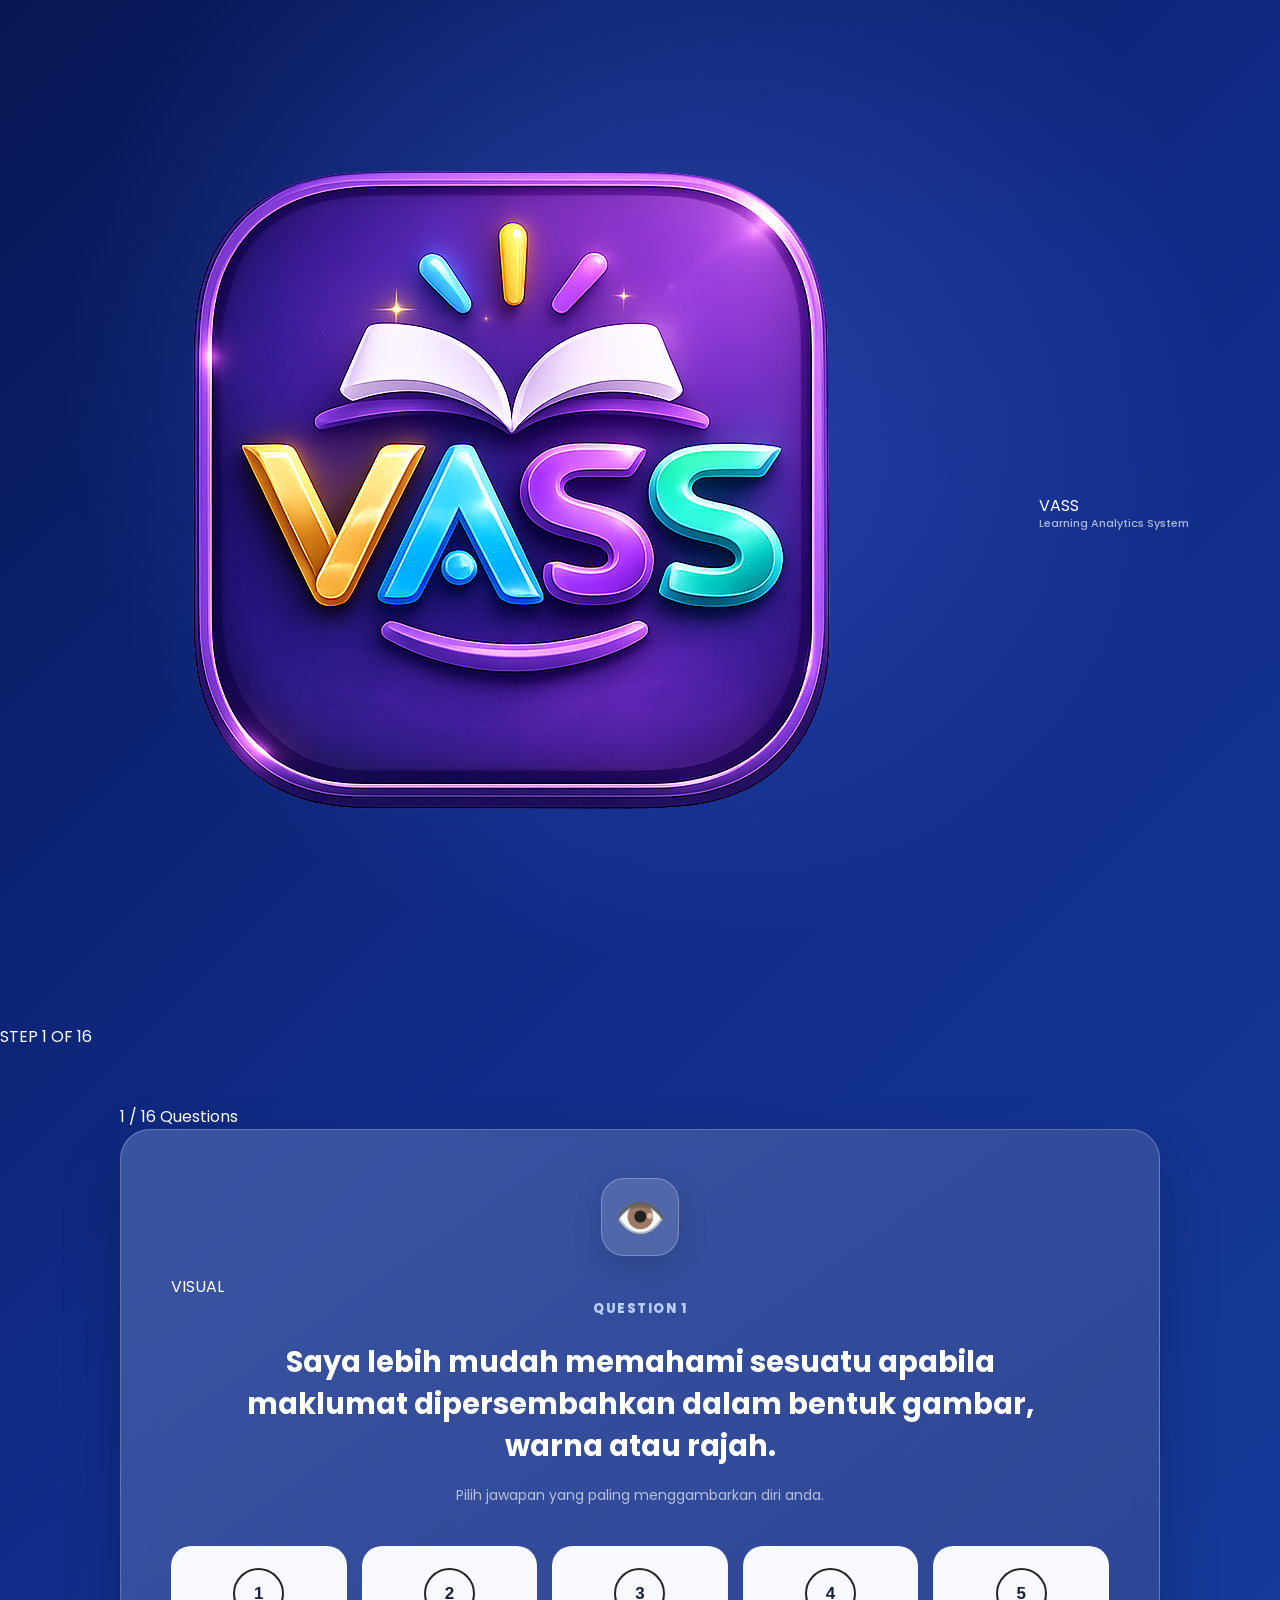
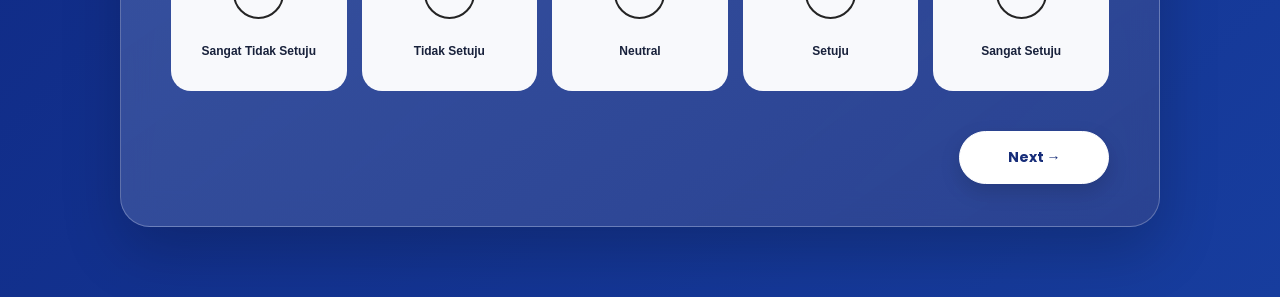
==== commit 34791536: "Update assessment.html" ====
--- a/assessment.html
+++ b/assessment.html
@@ -2,922 +2,642 @@
 <html lang="ms">
 
 <head>
-
     <meta charset="UTF-8">
-
-    <meta name="viewport"
-          content="width=device-width, initial-scale=1.0">
-
-    <title>Assessment | VASS</title>
-
-    <!-- Google Font -->
-    <link rel="preconnect"
-          href="https://fonts.googleapis.com">
-
-    <link rel="preconnect"
-          href="https://fonts.gstatic.com"
-          crossorigin>
-
-    <link href="https://fonts.googleapis.com/css2?family=Poppins:wght@300;400;500;600;700;800&display=swap"
-          rel="stylesheet">
-
-    <!-- Bootstrap -->
-    <link href="https://cdn.jsdelivr.net/npm/bootstrap@5.3.7/dist/css/bootstrap.min.css"
-          rel="stylesheet">
-
-    <!-- Bootstrap Icons -->
-    <link rel="stylesheet"
-          href="https://cdn.jsdelivr.net/npm/bootstrap-icons@1.11.3/font/bootstrap-icons.min.css">
-
-    <!-- Assessment CSS -->
-    <link rel="stylesheet"
-          href="css/assessment.css">
-
+    <meta name="viewport" content="width=device-width, initial-scale=1.0">
+
+    <title>VASS Assessment</title>
+
+    <link rel="preconnect" href="https://fonts.googleapis.com">
+    <link rel="preconnect" href="https://fonts.gstatic.com" crossorigin>
+
+    <link
+        href="https://fonts.googleapis.com/css2?family=Poppins:wght@400;500;600;700;800&display=swap"
+        rel="stylesheet">
+
+    <link rel="stylesheet" href="css/assessment.css">
 </head>
 
-
 <body>
 
-
-<!-- =====================================================
-     HEADER
-===================================================== -->
-
-<header class="top-header">
+<header class="topbar">
 
     <div class="brand">
 
-        <img src="assets/images/logo.png"
-             alt="VASS Logo"
-             class="header-logo">
-
-        <div class="brand-text">
-
-            <div class="brand-title">
-                VASS
-            </div>
-
+        <img
+            src="assets/images/logo.png"
+            alt="VASS Logo"
+            class="brand-logo"
+        >
+
+        <div>
+            <div class="brand-name">VASS</div>
             <div class="brand-subtitle">
                 Learning Analytics System
             </div>
-
         </div>
 
     </div>
 
-
-    <div class="step-counter"
-         id="topStep">
-
+    <div class="step-text" id="stepText">
         STEP 1 OF 16
-
     </div>
 
 </header>
 
 
-
-<!-- =====================================================
-     MAIN
-===================================================== -->
-
 <main class="assessment-container">
 
-
     <!-- PROGRESS -->
 
-    <div class="progress-section">
-
-        <div class="progress">
-
-            <div class="progress-bar"
-                 id="progressBar"
-                 role="progressbar"
-                 style="width: 6.25%;">
-
+    <div class="progress-area">
+
+        <div class="progress-track">
+
+            <div
+                class="progress-bar"
+                id="progressBar">
             </div>
 
         </div>
 
-
-        <div class="progress-label">
-
-            <span id="questionNumber">
-                1 / 16
+        <div class="progress-info">
+            <span id="questionCounter">
+                1 / 16 Questions
             </span>
-
-            <span>
-                Questions
-            </span>
-
         </div>
 
     </div>
 
 
-
-    <!-- =================================================
-         QUESTION CARD
-    ================================================== -->
+    <!-- QUESTION CARD -->
 
     <section class="question-card">
 
-
         <!-- SECTION ICON -->
 
-        <div class="section-icon"
-             id="sectionIcon">
-
+        <div
+            class="section-icon"
+            id="sectionIcon">
             👁️
-
-        </div>
-
+        </div>
+
+
+        <!-- SECTION NAME -->
+
+        <div
+            class="section-name"
+            id="sectionName">
+            VISUAL
+        </div>
 
 
         <!-- QUESTION NUMBER -->
 
-        <div class="question-label"
-             id="questionLabel">
-
+        <div
+            class="question-label"
+            id="questionLabel">
             QUESTION 1
-
-        </div>
-
+        </div>
 
 
         <!-- QUESTION -->
 
         <h1 id="questionText">
-
-            Saya lebih mudah memahami sesuatu apabila
-            maklumat disampaikan melalui gambar atau visual.
-
+            Saya lebih mudah memahami sesuatu apabila maklumat dipersembahkan dalam bentuk gambar, warna atau rajah.
         </h1>
 
 
-
-        <!-- INSTRUCTION -->
-
         <p class="instruction">
-
             Pilih jawapan yang paling menggambarkan diri anda.
-
         </p>
 
 
-
-        <!-- =================================================
-             LIKERT OPTIONS
-        ================================================== -->
-
-        <div class="likert-container"
-             id="likertContainer">
-
-
-            <!-- OPTION 1 -->
-
-            <button class="likert-option"
-                    data-value="1">
-
-                <div class="likert-number">
-                    1
-                </div>
-
-                <div class="likert-text">
+        <!-- LIKERT -->
+
+        <div class="likert-container">
+
+            <button
+                class="likert-option"
+                data-value="1">
+
+                <span class="likert-number">1</span>
+
+                <span class="likert-text">
                     Sangat Tidak Setuju
-                </div>
+                </span>
 
             </button>
 
 
-
-            <!-- OPTION 2 -->
-
-            <button class="likert-option"
-                    data-value="2">
-
-                <div class="likert-number">
-                    2
-                </div>
-
-                <div class="likert-text">
+            <button
+                class="likert-option"
+                data-value="2">
+
+                <span class="likert-number">2</span>
+
+                <span class="likert-text">
                     Tidak Setuju
-                </div>
+                </span>
 
             </button>
 
 
-
-            <!-- OPTION 3 -->
-
-            <button class="likert-option"
-                    data-value="3">
-
-                <div class="likert-number">
-                    3
-                </div>
-
-                <div class="likert-text">
+            <button
+                class="likert-option"
+                data-value="3">
+
+                <span class="likert-number">3</span>
+
+                <span class="likert-text">
                     Neutral
-                </div>
+                </span>
 
             </button>
 
 
-
-            <!-- OPTION 4 -->
-
-            <button class="likert-option"
-                    data-value="4">
-
-                <div class="likert-number">
-                    4
-                </div>
-
-                <div class="likert-text">
+            <button
+                class="likert-option"
+                data-value="4">
+
+                <span class="likert-number">4</span>
+
+                <span class="likert-text">
                     Setuju
-                </div>
+                </span>
 
             </button>
 
 
-
-            <!-- OPTION 5 -->
-
-            <button class="likert-option"
-                    data-value="5">
-
-                <div class="likert-number">
-                    5
-                </div>
-
-                <div class="likert-text">
+            <button
+                class="likert-option"
+                data-value="5">
+
+                <span class="likert-number">5</span>
+
+                <span class="likert-text">
                     Sangat Setuju
-                </div>
+                </span>
 
             </button>
 
         </div>
 
 
-
-        <!-- =================================================
-             NAVIGATION
-        ================================================== -->
+        <!-- NAVIGATION -->
 
         <div class="navigation">
 
-
-            <button id="backButton"
-                    class="nav-button back-button"
-                    type="button">
-
-                <span>
-                    ←
-                </span>
-
-                Back
+            <button
+                class="nav-button back-button"
+                id="backButton"
+                onclick="previousQuestion()">
+
+                ← Back
 
             </button>
 
 
-
-            <button id="nextButton"
-                    class="nav-button next-button"
-                    type="button">
-
-                Next
-
-                <span>
-                    →
-                </span>
+            <button
+                class="nav-button next-button"
+                id="nextButton"
+                onclick="nextQuestion()">
+
+                Next →
 
             </button>
 
-
-        </div>
-
+        </div>
 
     </section>
 
-
 </main>
 
 
-
-<!-- =====================================================
-     JAVASCRIPT
-===================================================== -->
-
 <script>
 
-
-/* =====================================================
-   GOOGLE APPS SCRIPT URL
-===================================================== */
-
-const GOOGLE_SCRIPT_URL =
-"https://script.google.com/macros/s/AKfycbwQjCyn00rsMQqzPldkNCUetSRK9au6bGCcvnHAww13Eu5sc-zql3sFCJkT0887eaKTbw/exec";
-
-
-
-/* =====================================================
-   QUESTIONS
-===================================================== */
-
 const questions = [
 
-    {
-        type: "visual",
+    /* ================= VISUAL ================= */
+
+    {
+        section: "VISUAL",
         icon: "👁️",
-        text: "Saya lebih mudah memahami sesuatu apabila maklumat disampaikan melalui gambar atau visual."
-    },
-
-    {
-        type: "visual",
+        question:
+        "Saya lebih mudah memahami sesuatu apabila maklumat dipersembahkan dalam bentuk gambar, warna atau rajah."
+    },
+
+    {
+        section: "VISUAL",
         icon: "👁️",
-        text: "Saya suka menggunakan warna, simbol atau peta minda untuk membantu saya mengingati maklumat."
-    },
-
-    {
-        type: "visual",
+        question:
+        "Saya suka menggunakan warna, simbol atau peta minda untuk membantu saya mengingati maklumat."
+    },
+
+    {
+        section: "VISUAL",
         icon: "👁️",
-        text: "Saya lebih suka melihat contoh atau demonstrasi sebelum melakukan sesuatu tugasan."
-    },
-
-    {
-        type: "visual",
+        question:
+        "Saya lebih mudah belajar apabila melihat contoh, ilustrasi atau demonstrasi visual."
+    },
+
+    {
+        section: "VISUAL",
         icon: "👁️",
-        text: "Saya gemar menggunakan carta, rajah atau grafik ketika belajar."
-    },
-
-
-    {
-        type: "audio",
-        icon: "🎧",
-        text: "Saya lebih mudah memahami sesuatu apabila mendengar penerangan daripada guru."
-    },
-
-    {
-        type: "audio",
-        icon: "🎧",
-        text: "Saya suka berbincang tentang sesuatu topik untuk membantu saya memahaminya."
-    },
-
-    {
-        type: "audio",
-        icon: "🎧",
-        text: "Saya mudah mengingati maklumat yang saya dengar."
-    },
-
-    {
-        type: "audio",
-        icon: "🎧",
-        text: "Saya suka belajar melalui penerangan lisan, rakaman audio atau video yang mempunyai penerangan suara."
-    },
-
-
-    {
-        type: "interpersonal",
+        question:
+        "Saya suka menyusun nota menggunakan gambar rajah, carta atau warna yang berbeza."
+    },
+
+
+    /* ================= AUDITORY ================= */
+
+    {
+        section: "AUDITORY",
+        icon: "🔊",
+        question:
+        "Saya lebih mudah memahami sesuatu apabila penerangan diberikan secara lisan."
+    },
+
+    {
+        section: "AUDITORY",
+        icon: "🔊",
+        question:
+        "Saya suka berbincang dengan orang lain untuk memahami sesuatu perkara."
+    },
+
+    {
+        section: "AUDITORY",
+        icon: "🔊",
+        question:
+        "Saya mudah mengingati maklumat yang saya dengar."
+    },
+
+    {
+        section: "AUDITORY",
+        icon: "🔊",
+        question:
+        "Saya suka mendengar penerangan atau rakaman audio ketika belajar."
+    },
+
+
+    /* ================= INTERPERSONAL ================= */
+
+    {
+        section: "INTERPERSONAL",
         icon: "🤝",
-        text: "Saya belajar dengan lebih baik apabila bekerja bersama rakan."
-    },
-
-    {
-        type: "interpersonal",
+        question:
+        "Saya suka belajar bersama rakan kerana perbincangan membantu saya memahami sesuatu."
+    },
+
+    {
+        section: "INTERPERSONAL",
         icon: "🤝",
-        text: "Saya suka berkongsi idea dan pendapat dengan orang lain ketika belajar."
-    },
-
-    {
-        type: "interpersonal",
+        question:
+        "Saya berasa lebih yakin apabila dapat berkongsi idea dengan orang lain."
+    },
+
+    {
+        section: "INTERPERSONAL",
         icon: "🤝",
-        text: "Saya lebih berminat menyertai aktiviti pembelajaran secara berkumpulan."
-    },
-
-    {
-        type: "interpersonal",
+        question:
+        "Saya suka melakukan aktiviti pembelajaran secara berkumpulan."
+    },
+
+    {
+        section: "INTERPERSONAL",
         icon: "🤝",
-        text: "Saya suka membantu rakan dan belajar melalui kerjasama."
-    },
-
-
-    {
-        type: "intrapersonal",
+        question:
+        "Saya mudah mendapat idea baharu apabila berinteraksi dengan orang lain."
+    },
+
+
+    /* ================= INTRAPERSONAL ================= */
+
+    {
+        section: "INTRAPERSONAL",
         icon: "🧠",
-        text: "Saya lebih suka belajar secara bersendirian mengikut cara saya sendiri."
-    },
-
-    {
-        type: "intrapersonal",
+        question:
+        "Saya lebih suka belajar secara sendiri mengikut cara dan tempo saya."
+    },
+
+    {
+        section: "INTRAPERSONAL",
         icon: "🧠",
-        text: "Saya suka membuat refleksi tentang perkara yang telah saya pelajari."
-    },
-
-    {
-        type: "intrapersonal",
+        question:
+        "Saya suka mengambil masa untuk berfikir sebelum memberikan jawapan."
+    },
+
+    {
+        section: "INTRAPERSONAL",
         icon: "🧠",
-        text: "Saya mampu merancang sendiri cara dan masa untuk belajar."
-    },
-
-    {
-        type: "intrapersonal",
+        question:
+        "Saya suka menilai sendiri kekuatan dan kelemahan saya dalam pembelajaran."
+    },
+
+    {
+        section: "INTRAPERSONAL",
         icon: "🧠",
-        text: "Saya suka menetapkan matlamat pembelajaran untuk diri saya sendiri."
+        question:
+        "Saya lebih selesa membuat keputusan pembelajaran berdasarkan pertimbangan diri sendiri."
     }
 
 ];
 
 
-
-/* =====================================================
-   VARIABLES
-===================================================== */
-
 let currentQuestion = 0;
 
-let answers = [];
-
-
-
-/* =====================================================
-   DOM ELEMENTS
-===================================================== */
+let answers = new Array(questions.length).fill(null);
+
+
+// DOM
 
 const sectionIcon =
     document.getElementById("sectionIcon");
 
+const sectionName =
+    document.getElementById("sectionName");
+
 const questionLabel =
     document.getElementById("questionLabel");
 
 const questionText =
     document.getElementById("questionText");
 
-const questionNumber =
-    document.getElementById("questionNumber");
-
-const topStep =
-    document.getElementById("topStep");
-
 const progressBar =
     document.getElementById("progressBar");
 
+const questionCounter =
+    document.getElementById("questionCounter");
+
+const stepText =
+    document.getElementById("stepText");
+
 const backButton =
     document.getElementById("backButton");
 
 const nextButton =
     document.getElementById("nextButton");
 
-const likertOptions =
+
+// LIKERT BUTTONS
+
+const likertButtons =
     document.querySelectorAll(".likert-option");
 
 
-
-/* =====================================================
-   LOAD QUESTION
-===================================================== */
+likertButtons.forEach(button => {
+
+    button.addEventListener("click", function() {
+
+        const value =
+            Number(this.dataset.value);
+
+        answers[currentQuestion] = value;
+
+        likertButtons.forEach(btn => {
+            btn.classList.remove("selected");
+        });
+
+        this.classList.add("selected");
+
+    });
+
+});
+
+
+// LOAD QUESTION
 
 function loadQuestion() {
 
-    const question =
+    const q =
         questions[currentQuestion];
 
 
-    /* Icon */
+    // Section icon
 
     sectionIcon.textContent =
-        question.icon;
-
-
-    /* Question number */
+        q.icon;
+
+
+    // Section name
+
+    sectionName.textContent =
+        q.section;
+
+
+    // Question number
 
     questionLabel.textContent =
-        `QUESTION ${currentQuestion + 1}`;
-
-
-    questionNumber.textContent =
-        `${currentQuestion + 1} / ${questions.length}`;
-
-
-    topStep.textContent =
-        `STEP ${currentQuestion + 1} OF ${questions.length}`;
-
-
-    /* Question text */
+        "QUESTION " + (currentQuestion + 1);
+
+
+    // Question
 
     questionText.textContent =
-        question.text;
-
-
-    /* Progress */
+        q.question;
+
+
+    // Progress
 
     const progress =
-        ((currentQuestion + 1) / questions.length) * 100;
+        ((currentQuestion + 1) /
+        questions.length) * 100;
 
     progressBar.style.width =
-        `${progress}%`;
-
-
-    /* Remove selected */
-
-    likertOptions.forEach(option => {
-
-        option.classList.remove("selected");
+        progress + "%";
+
+
+    questionCounter.textContent =
+        (currentQuestion + 1) +
+        " / " +
+        questions.length +
+        " Questions";
+
+
+    stepText.textContent =
+        "STEP " +
+        (currentQuestion + 1) +
+        " OF " +
+        questions.length;
+
+
+    // Selected answer
+
+    likertButtons.forEach(button => {
+
+        button.classList.remove("selected");
+
+        if (
+            Number(button.dataset.value) ===
+            answers[currentQuestion]
+        ) {
+
+            button.classList.add("selected");
+
+        }
 
     });
 
 
-    /* Restore previous answer */
-
-    if (answers[currentQuestion]) {
-
-        const selected =
-            document.querySelector(
-                `.likert-option[data-value="${answers[currentQuestion]}"]`
-            );
-
-        if (selected) {
-
-            selected.classList.add("selected");
-
-        }
+    // Back button
+
+    if (currentQuestion === 0) {
+
+        backButton.style.visibility =
+            "hidden";
+
+    } else {
+
+        backButton.style.visibility =
+            "visible";
 
     }
 
 
-    /* Back button */
-
-    if (currentQuestion === 0) {
-
-        backButton.disabled = true;
+    // Last question
+
+    if (
+        currentQuestion ===
+        questions.length - 1
+    ) {
+
+        nextButton.textContent =
+            "Finish ✓";
 
     } else {
 
-        backButton.disabled = false;
+        nextButton.textContent =
+            "Next →";
 
     }
 
-
-    /* Last question */
-
-    if (currentQuestion === questions.length - 1) {
-
-        nextButton.innerHTML =
-            `Finish <span>✓</span>`;
+}
+
+
+// NEXT
+
+function nextQuestion() {
+
+    if (
+        answers[currentQuestion] === null
+    ) {
+
+        alert(
+            "Sila pilih satu jawapan terlebih dahulu."
+        );
+
+        return;
+
+    }
+
+
+    if (
+        currentQuestion <
+        questions.length - 1
+    ) {
+
+        currentQuestion++;
+
+        loadQuestion();
 
     } else {
 
-        nextButton.innerHTML =
-            `Next <span>→</span>`;
+        finishAssessment();
 
     }
 
 }
 
 
-
-/* =====================================================
-   LIKERT SELECTION
-===================================================== */
-
-likertOptions.forEach(option => {
-
-    option.addEventListener("click", function() {
-
-
-        /* Remove existing */
-
-        likertOptions.forEach(item => {
-
-            item.classList.remove("selected");
-
-        });
-
-
-        /* Select */
-
-        this.classList.add("selected");
-
-
-        /* Save */
-
-        answers[currentQuestion] =
-            Number(this.dataset.value);
-
-
-    });
-
-});
-
-
-
-/* =====================================================
-   NEXT BUTTON
-===================================================== */
-
-nextButton.addEventListener("click", function() {
-
-
-    /* Check answer */
-
-    if (!answers[currentQuestion]) {
-
-        alert(
-            "Sila pilih satu jawapan sebelum meneruskan."
+// BACK
+
+function previousQuestion() {
+
+    if (currentQuestion > 0) {
+
+        currentQuestion--;
+
+        loadQuestion();
+
+    }
+
+}
+
+
+// FINISH
+
+function finishAssessment() {
+
+    const visual =
+        answers[0] +
+        answers[1] +
+        answers[2] +
+        answers[3];
+
+
+    const audio =
+        answers[4] +
+        answers[5] +
+        answers[6] +
+        answers[7];
+
+
+    const interpersonal =
+        answers[8] +
+        answers[9] +
+        answers[10] +
+        answers[11];
+
+
+    const intrapersonal =
+        answers[12] +
+        answers[13] +
+        answers[14] +
+        answers[15];
+
+
+    const scores = {
+
+        visual: visual,
+
+        audio: audio,
+
+        interpersonal: interpersonal,
+
+        intrapersonal: intrapersonal
+
+    };
+
+
+    localStorage.setItem(
+        "vassScores",
+        JSON.stringify(scores)
+    );
+
+
+    const dominantStyle =
+        Object.keys(scores).reduce(
+            (a, b) =>
+            scores[a] > scores[b] ? a : b
         );
 
-        return;
-
-    }
-
-
-    /* Next */
-
-    if (currentQuestion < questions.length - 1) {
-
-        currentQuestion++;
-
-        loadQuestion();
-
-
-        window.scrollTo({
-            top: 0,
-            behavior: "smooth"
-        });
-
-
-    } else {
-
-        finishAssessment();
-
-    }
-
-});
-
-
-
-/* =====================================================
-   BACK BUTTON
-===================================================== */
-
-backButton.addEventListener("click", function() {
-
-
-    if (currentQuestion > 0) {
-
-        currentQuestion--;
-
-        loadQuestion();
-
-
-        window.scrollTo({
-            top: 0,
-            behavior: "smooth"
-        });
-
-    }
-
-});
-
-
-
-/* =====================================================
-   CALCULATE SCORES
-===================================================== */
-
-function calculateScores() {
-
-
-    const scores = {
-
-        visual: 0,
-
-        audio: 0,
-
-        interpersonal: 0,
-
-        intrapersonal: 0
-
-    };
-
-
-    questions.forEach((question, index) => {
-
-
-        const answer =
-            answers[index] || 0;
-
-
-        scores[question.type] +=
-            answer;
-
-    });
-
-
-    return scores;
+
+    localStorage.setItem(
+        "dominantStyle",
+        dominantStyle
+    );
+
+
+    window.location.href =
+        "result.html";
 
 }
 
 
-
-/* =====================================================
-   FIND DOMINANT STYLE
-===================================================== */
-
-function findDominant(scores) {
-
-
-    let dominant =
-        "visual";
-
-
-    let highest =
-        scores.visual;
-
-
-    if (scores.audio > highest) {
-
-        highest =
-            scores.audio;
-
-        dominant =
-            "audio";
-
-    }
-
-
-    if (scores.interpersonal > highest) {
-
-        highest =
-            scores.interpersonal;
-
-        dominant =
-            "interpersonal";
-
-    }
-
-
-    if (scores.intrapersonal > highest) {
-
-        highest =
-            scores.intrapersonal;
-
-        dominant =
-            "intrapersonal";
-
-    }
-
-
-    return dominant;
-
-}
-
-
-
-/* =====================================================
-   FINISH ASSESSMENT
-===================================================== */
-
-async function finishAssessment() {
-
-
-    const scores =
-        calculateScores();
-
-
-    const dominantStyle =
-        findDominant(scores);
-
-
-
-    /* Student information */
-
-    const studentId =
-        localStorage.getItem("studentId") || "";
-
-    const studentName =
-        localStorage.getItem("studentName") || "";
-
-    const programme =
-        localStorage.getItem("studentProgramme") || "";
-
-    const gender =
-        localStorage.getItem("studentGender") || "";
-
-
-
-    /* Result object */
-
-    const result = {
-
-        studentId: studentId,
-
-        name: studentName,
-
-        programme: programme,
-
-        gender: gender,
-
-        visual: scores.visual,
-
-        audio: scores.audio,
-
-        interpersonal: scores.interpersonal,
-
-        intrapersonal: scores.intrapersonal,
-
-        dominantStyle: dominantStyle,
-
-        answers: answers,
-
-        completedAt: new Date().toISOString()
-
-    };
-
-
-
-    /* Save locally */
-
-    localStorage.setItem(
-        "vassAssessmentResult",
-        JSON.stringify(result)
-    );
-
-
-
-    /* Disable button */
-
-    nextButton.disabled = true;
-
-    nextButton.innerHTML =
-        `Saving... <span>⏳</span>`;
-
-
-
-    try {
-
-
-        /* Send to Google Sheet */
-
-        await fetch(
-            GOOGLE_SCRIPT_URL,
-            {
-
-                method: "POST",
-
-                mode: "no-cors",
-
-                headers: {
-                    "Content-Type": "text/plain;charset=utf-8"
-                },
-
-                body: JSON.stringify(result)
-
-            }
-        );
-
-
-        /*
-        no-cors means browser cannot read
-        the server response, but the request
-        is sent to Apps Script.
-        */
-
-
-        window.location.href =
-            "result.html";
-
-
-    } catch (error) {
-
-
-        console.error(error);
-
-
-        alert(
-            "Keputusan telah disimpan pada peranti. Sila teruskan."
-        );
-
-
-        window.location.href =
-            "result.html";
-
-    }
-
-}
-
-
-
-/* =====================================================
-   INITIAL LOAD
-===================================================== */
+// START
 
 loadQuestion();
 
-
 </script>
 
-
 </body>
-
 </html>
--- a/css/assessment.css
+++ b/css/assessment.css
@@ -7,24 +7,34 @@
 }
 
 
+html {
+    scroll-behavior: smooth;
+}
+
+
 body {
 
     margin: 0;
 
+    min-height: 100vh;
+
     font-family: "Poppins", sans-serif;
 
-    background:
+    color: #ffffff;
+
+    background:
+        radial-gradient(
+            circle at 50% 20%,
+            rgba(82, 119, 255, 0.35),
+            transparent 35%
+        ),
         linear-gradient(
             135deg,
-            #071b5c 0%,
-            #102b88 50%,
-            #1647a8 100%
+            #071653 0%,
+            #102b86 45%,
+            #173d9e 100%
         );
 
-    min-height: 100vh;
-
-    color: #ffffff;
-
 }
 
 
@@ -33,18 +43,209 @@
    HEADER
 ===================================================== */
 
-.assessment-header {
+.top-header {
+
+    height: 85px;
+
+    padding: 0 5%;
+
+    display: flex;
+
+    align-items: center;
+
+    justify-content: space-between;
+
+    background:
+        rgba(4, 20, 72, 0.85);
+
+    border-bottom:
+        1px solid rgba(255,255,255,0.12);
+
+    backdrop-filter:
+        blur(12px);
+
+}
+
+
+
+.brand {
+
+    display: flex;
+
+    align-items: center;
+
+    gap: 15px;
+
+}
+
+
+
+.header-logo {
+
+    width: 42px;
+
+    height: 42px;
+
+    object-fit: contain;
+
+}
+
+
+
+.brand-title {
+
+    font-size: 23px;
+
+    font-weight: 800;
+
+    letter-spacing: 1px;
+
+}
+
+
+
+.brand-subtitle {
+
+    margin-top: -3px;
+
+    font-size: 11px;
+
+    font-weight: 500;
+
+    color:
+        rgba(255,255,255,0.65);
+
+}
+
+
+
+.step-counter {
+
+    font-size: 13px;
+
+    font-weight: 700;
+
+    letter-spacing: 0.7px;
+
+    color:
+        rgba(255,255,255,0.8);
+
+}
+
+
+
+/* =====================================================
+   MAIN CONTAINER
+===================================================== */
+
+.assessment-container {
 
     width: 100%;
 
-    padding: 22px 5%;
-
-    background:
-        rgba(5, 20, 70, 0.55);
-
-    border-bottom:
-        1px solid
-        rgba(255,255,255,0.12);
+    max-width: 1100px;
+
+    margin: 0 auto;
+
+    padding: 55px 30px 70px;
+
+}
+
+
+
+/* =====================================================
+   PROGRESS
+===================================================== */
+
+.progress-section {
+
+    margin-bottom: 32px;
+
+}
+
+
+
+.progress {
+
+    height: 8px;
+
+    overflow: hidden;
+
+    background:
+        rgba(255,255,255,0.20);
+
+    border-radius: 20px;
+
+}
+
+
+
+.progress-bar {
+
+    height: 100%;
+
+    border-radius: 20px;
+
+    background:
+        linear-gradient(
+            90deg,
+            #65a7ff,
+            #8b5cf6
+        );
+
+    transition:
+        width 0.4s ease;
+
+}
+
+
+
+.progress-label {
+
+    display: flex;
+
+    justify-content: flex-end;
+
+    gap: 5px;
+
+    margin-top: 8px;
+
+    font-size: 12px;
+
+    font-weight: 500;
+
+    color:
+        rgba(255,255,255,0.7);
+
+}
+
+
+
+/* =====================================================
+   QUESTION CARD
+===================================================== */
+
+.question-card {
+
+    position: relative;
+
+    padding:
+        48px 50px 42px;
+
+    border-radius: 30px;
+
+    background:
+        linear-gradient(
+            145deg,
+            rgba(75,101,174,0.72),
+            rgba(48,69,143,0.78)
+        );
+
+    border:
+        1px solid rgba(255,255,255,0.25);
+
+    box-shadow:
+        0 25px 60px
+        rgba(0,0,0,0.20);
 
     backdrop-filter:
         blur(15px);
@@ -52,234 +253,126 @@
 }
 
 
-.header-inner {
-
-    max-width: 1100px;
-
-    margin: auto;
+
+/* =====================================================
+   ICON
+===================================================== */
+
+.section-icon {
+
+    width: 78px;
+
+    height: 78px;
+
+    margin: 0 auto 18px;
 
     display: flex;
 
     align-items: center;
 
-    justify-content: space-between;
-
-}
-
-
-
-.brand {
-
-    display: flex;
-
-    align-items: center;
-
-    gap: 12px;
-
-}
-
-
-.brand img {
-
-    width: 52px;
-
-    height: 52px;
-
-    object-fit: contain;
-
-}
-
-
-.brand-title {
-
-    font-size: 23px;
-
-    font-weight: 700;
-
-    letter-spacing: 1px;
-
-}
-
-
-.brand-subtitle {
-
-    font-size: 11px;
-
-    opacity: 0.7;
-
-    letter-spacing: 0.5px;
-
-}
-
-
-.step-indicator {
-
-    font-size: 13px;
-
-    font-weight: 600;
-
-    letter-spacing: 1px;
-
-    opacity: 0.8;
-
-}
-
-
-
-/* =====================================================
-   MAIN
-===================================================== */
-
-.assessment-container {
-
-    width: 100%;
-
-    max-width: 1000px;
-
-    margin: auto;
-
-    padding:
-        55px 25px
-        40px;
-
-}
-
-
-
-/* =====================================================
-   PROGRESS
-===================================================== */
-
-.progress-wrapper {
-
-    margin-bottom: 28px;
-
-}
-
-
-.progress {
-
-    height: 8px;
-
-    border-radius: 20px;
-
-    background:
-        rgba(255,255,255,0.16);
-
-    overflow: hidden;
-
-}
-
-
-.progress-bar {
-
-    background:
-        linear-gradient(
-            90deg,
-            #64a3ff,
-            #8d6cff
-        );
-
-    border-radius: 20px;
-
-    transition:
-        width 0.4s ease;
-
-}
-
-
-.progress-text {
-
-    text-align: right;
-
-    font-size: 12px;
-
-    margin-top: 8px;
-
-    opacity: 0.65;
-
-}
-
-
-
-/* =====================================================
-   ASSESSMENT CARD
-===================================================== */
-
-.assessment-card {
-
-    background:
-        rgba(255,255,255,0.12);
+    justify-content: center;
+
+    border-radius: 23px;
+
+    font-size: 42px;
+
+    background:
+        rgba(255,255,255,0.14);
 
     border:
         1px solid
-        rgba(255,255,255,0.20);
-
-    border-radius: 30px;
-
-    padding: 50px;
-
-    backdrop-filter:
-        blur(20px);
+        rgba(255,255,255,0.25);
 
     box-shadow:
-        0 25px 70px
-        rgba(0,0,0,0.25);
-
-}
-
-
-
-/* =====================================================
-   QUESTION
-===================================================== */
-
-.question-section {
+        0 10px 30px
+        rgba(0,0,0,0.15);
+
+    animation:
+        iconFloat 3s ease-in-out infinite;
+
+}
+
+
+
+@keyframes iconFloat {
+
+    0%,
+    100% {
+
+        transform:
+            translateY(0);
+
+    }
+
+    50% {
+
+        transform:
+            translateY(-5px);
+
+    }
+
+}
+
+
+
+/* =====================================================
+   QUESTION LABEL
+===================================================== */
+
+.question-label {
+
+    margin-bottom: 22px;
 
     text-align: center;
 
-    max-width: 820px;
-
-    margin: auto;
-
-}
-
-
-.question-label {
-
     font-size: 13px;
 
-    font-weight: 600;
-
-    letter-spacing: 2px;
-
-    color: #a9c9ff;
-
-    margin-bottom: 22px;
-
-}
-
-
-.question-section h1 {
-
-    font-size: 28px;
-
-    line-height: 1.5;
-
-    font-weight: 600;
-
-    margin: 0;
-
-}
+    font-weight: 800;
+
+    letter-spacing: 1.5px;
+
+    color:
+        #b9d0ff;
+
+}
+
+
+
+/* =====================================================
+   QUESTION TEXT
+===================================================== */
+
+.question-card h1 {
+
+    max-width: 850px;
+
+    margin:
+        0 auto 18px;
+
+    text-align: center;
+
+    font-size: 29px;
+
+    line-height: 1.45;
+
+    font-weight: 700;
+
+    color: #ffffff;
+
+}
+
 
 
 .instruction {
 
-    margin-top: 18px;
+    margin-bottom: 40px;
+
+    text-align: center;
 
     font-size: 14px;
 
-    opacity: 0.65;
+    color:
+        rgba(255,255,255,0.65);
 
 }
 
@@ -298,46 +391,49 @@
 
     gap: 15px;
 
-    margin-top: 45px;
-
-}
-
+}
+
+
+
+/* =====================================================
+   LIKERT OPTION
+===================================================== */
 
 .likert-option {
 
-    position: relative;
+    min-height: 145px;
+
+    padding: 20px 12px;
+
+    display: flex;
+
+    flex-direction: column;
+
+    align-items: center;
+
+    justify-content: center;
+
+    gap: 14px;
+
+    border: none;
+
+    border-radius: 20px;
+
+    background:
+        #f8f9fc;
+
+    color:
+        #18213b;
 
     cursor: pointer;
 
-    text-align: center;
-
-    padding: 22px 12px;
-
-    min-height: 145px;
-
-    display: flex;
-
-    flex-direction: column;
-
-    align-items: center;
-
-    justify-content: center;
-
-    border-radius: 20px;
-
-    background:
-        rgba(255,255,255,0.96);
-
-    color: #182033;
-
-    border:
-        2px solid
-        transparent;
-
     transition:
-        all 0.25s ease;
-
-}
+        transform 0.2s ease,
+        box-shadow 0.2s ease,
+        background 0.2s ease;
+
+}
+
 
 
 .likert-option:hover {
@@ -345,34 +441,45 @@
     transform:
         translateY(-5px);
 
-    border-color:
-        #72a7ff;
-
     box-shadow:
-        0 10px 25px
-        rgba(0,0,0,0.15);
-
-}
-
-
-.likert-option input {
-
-    display: none;
-
-}
-
-
-.likert-circle {
-
-    width: 52px;
-
-    height: 52px;
+        0 15px 30px
+        rgba(0,0,0,0.18);
+
+}
+
+
+
+.likert-number {
+
+    width: 51px;
+
+    height: 51px;
+
+    display: flex;
+
+    align-items: center;
+
+    justify-content: center;
 
     border-radius: 50%;
 
     border:
-        2px solid
-        #222;
+        2px solid #242424;
+
+    background:
+        transparent;
+
+    font-size: 17px;
+
+    font-weight: 600;
+
+}
+
+
+
+.likert-text {
+
+    min-height: 36px;
 
     display: flex;
 
@@ -380,26 +487,14 @@
 
     justify-content: center;
 
-    font-size: 18px;
+    text-align: center;
+
+    font-size: 12px;
+
+    line-height: 1.35;
 
     font-weight: 600;
 
-    margin-bottom: 14px;
-
-    transition:
-        all 0.25s ease;
-
-}
-
-
-.likert-text {
-
-    font-size: 12px;
-
-    line-height: 1.45;
-
-    font-weight: 500;
-
 }
 
 
@@ -408,69 +503,37 @@
    SELECTED
 ===================================================== */
 
-.likert-option:has(
-    input:checked
-) {
-
-    background:
-        #dff4d7;
-
-    border-color:
-        #72b85d;
+.likert-option.selected {
+
+    background:
+        linear-gradient(
+            135deg,
+            #ffffff,
+            #dfe8ff
+        );
 
     transform:
         translateY(-5px);
 
     box-shadow:
-        0 12px 28px
-        rgba(0,0,0,0.15);
-
-}
-
-
-.likert-option:has(
-    input:checked
-)
-.likert-circle {
-
-    background:
-        #6db653;
+        0 15px 35px
+        rgba(0,0,0,0.25);
+
+}
+
+
+
+.likert-option.selected
+.likert-number {
+
+    background:
+        #1c4ed8;
 
     border-color:
-        #6db653;
-
-    color: #ffffff;
-
-}
-
-
-
-/* =====================================================
-   WARNING
-===================================================== */
-
-.warning-message {
-
-    display: none;
-
-    margin-top: 22px;
-
-    padding: 13px 18px;
-
-    border-radius: 12px;
-
-    background:
-        rgba(255,90,90,0.18);
-
-    border:
-        1px solid
-        rgba(255,120,120,0.4);
-
-    text-align: center;
-
-    font-size: 13px;
-
-    color: #ffdede;
+        #1c4ed8;
+
+    color:
+        #ffffff;
 
 }
 
@@ -493,15 +556,25 @@
 }
 
 
-.btn-back,
-.btn-next {
-
-    border: none;
-
-    border-radius: 50px;
+
+.nav-button {
+
+    min-width: 150px;
+
+    height: 53px;
 
     padding:
-        15px 30px;
+        0 25px;
+
+    display: flex;
+
+    align-items: center;
+
+    justify-content: center;
+
+    gap: 8px;
+
+    border-radius: 30px;
 
     font-family:
         "Poppins",
@@ -509,39 +582,45 @@
 
     font-size: 14px;
 
-    font-weight: 600;
+    font-weight: 700;
 
     cursor: pointer;
 
     transition:
-        all 0.25s ease;
-
-}
-
-
-.btn-back {
+        all 0.2s ease;
+
+}
+
+
+
+.back-button {
+
+    color: #ffffff;
 
     background:
         rgba(255,255,255,0.12);
-
-    color: #ffffff;
 
     border:
         1px solid
-        rgba(255,255,255,0.25);
-
-}
-
-
-.btn-back:hover:not(:disabled) {
+        rgba(255,255,255,0.35);
+
+}
+
+
+
+.back-button:hover:not(:disabled) {
 
     background:
         rgba(255,255,255,0.20);
 
-}
-
-
-.btn-back:disabled {
+    transform:
+        translateY(-2px);
+
+}
+
+
+
+.back-button:disabled {
 
     opacity: 0.3;
 
@@ -550,297 +629,258 @@
 }
 
 
-.btn-next {
-
-    background:
-        #ffffff;
-
-    color: #102b88;
-
-    min-width: 150px;
-
-}
-
-
-.btn-next:hover:not(:disabled) {
+
+.next-button {
+
+    color: #172d79;
+
+    background: #ffffff;
+
+    border:
+        1px solid #ffffff;
+
+    box-shadow:
+        0 8px 20px
+        rgba(0,0,0,0.15);
+
+}
+
+
+
+.next-button:hover:not(:disabled) {
 
     transform:
-        translateY(-3px);
+        translateY(-2px);
 
     box-shadow:
-        0 10px 25px
-        rgba(0,0,0,0.20);
-
-}
-
-
-.btn-next:disabled {
-
-    opacity: 0.65;
-
-    cursor: not-allowed;
-
-}
-
-
-
-/* =====================================================
-   FOOTER
-===================================================== */
-
-footer {
-
-    text-align: center;
-
-    margin-top: 35px;
-
-    font-size: 11px;
-
-    opacity: 0.5;
-
-}
-
-
-
-/* =====================================================
-   TABLET
-===================================================== */
-
-@media (max-width: 900px) {
-
-
-    .assessment-card {
-
-        padding: 35px 25px;
-
-    }
-
-
-    .question-section h1 {
-
-        font-size: 24px;
+        0 12px 25px
+        rgba(0,0,0,0.22);
+
+}
+
+
+
+.next-button:disabled {
+
+    opacity: 0.7;
+
+    cursor:
+        wait;
+
+}
+
+
+
+/* =====================================================
+   MOBILE
+===================================================== */
+
+@media (max-width: 768px) {
+
+
+    .top-header {
+
+        height: 72px;
+
+        padding:
+            0 18px;
+
+    }
+
+
+    .header-logo {
+
+        width: 36px;
+
+        height: 36px;
+
+    }
+
+
+    .brand-title {
+
+        font-size: 19px;
+
+    }
+
+
+    .brand-subtitle {
+
+        font-size: 9px;
+
+    }
+
+
+    .step-counter {
+
+        font-size: 10px;
+
+    }
+
+
+    .assessment-container {
+
+        padding:
+            30px 15px 50px;
+
+    }
+
+
+    .question-card {
+
+        padding:
+            35px 18px 30px;
+
+        border-radius: 25px;
+
+    }
+
+
+    .section-icon {
+
+        width: 65px;
+
+        height: 65px;
+
+        font-size: 34px;
+
+        border-radius: 19px;
+
+    }
+
+
+    .question-card h1 {
+
+        font-size: 21px;
+
+        line-height: 1.45;
+
+    }
+
+
+    .instruction {
+
+        font-size: 12px;
+
+        margin-bottom: 25px;
 
     }
 
 
     .likert-container {
 
-        gap: 8px;
+        grid-template-columns:
+            repeat(5, 1fr);
+
+        gap: 6px;
 
     }
 
 
     .likert-option {
 
+        min-height: 115px;
+
         padding:
-            18px 8px;
+            12px 5px;
+
+        gap: 9px;
+
+        border-radius: 14px;
+
+    }
+
+
+    .likert-number {
+
+        width: 40px;
+
+        height: 40px;
+
+        font-size: 14px;
 
     }
 
 
     .likert-text {
 
-        font-size: 11px;
-
-    }
-
-}
-
-
-
-/* =====================================================
-   MOBILE
-===================================================== */
-
-@media (max-width: 650px) {
-
-
-    .assessment-header {
+        font-size: 9px;
+
+    }
+
+
+    .navigation {
+
+        margin-top: 25px;
+
+    }
+
+
+    .nav-button {
+
+        min-width: 110px;
+
+        height: 48px;
 
         padding:
-            15px 20px;
-
-    }
-
-
-    .brand img {
-
-        width: 43px;
-
-        height: 43px;
-
-    }
-
-
-    .brand-title {
+            0 16px;
+
+        font-size: 12px;
+
+    }
+
+}
+
+
+
+/* =====================================================
+   VERY SMALL PHONE
+===================================================== */
+
+@media (max-width: 400px) {
+
+
+    .likert-container {
+
+        gap: 4px;
+
+    }
+
+
+    .likert-option {
+
+        min-height: 105px;
+
+    }
+
+
+    .likert-number {
+
+        width: 35px;
+
+        height: 35px;
+
+    }
+
+
+    .likert-text {
+
+        font-size: 8px;
+
+    }
+
+
+    .question-card h1 {
 
         font-size: 19px;
 
     }
 
 
-    .brand-subtitle {
-
-        font-size: 9px;
-
-    }
-
-
-    .step-indicator {
-
-        font-size: 10px;
-
-    }
-
-
-    .assessment-container {
-
-        padding:
-            30px 15px;
-
-    }
-
-
-    .assessment-card {
-
-        padding:
-            30px 18px;
-
-        border-radius:
-            24px;
-
-    }
-
-
-    .question-section h1 {
-
-        font-size: 21px;
-
-        line-height: 1.55;
-
-    }
-
-
-    .question-label {
-
-        font-size: 11px;
-
-    }
-
-
-    .instruction {
-
-        font-size: 12px;
-
-    }
-
-
-
-    /* Likert mobile */
-
-    .likert-container {
-
-        grid-template-columns:
-            1fr;
-
-        gap: 10px;
-
-        margin-top: 30px;
-
-    }
-
-
-    .likert-option {
-
-        min-height: auto;
-
-        padding:
-            13px 15px;
-
-        flex-direction: row;
-
-        justify-content:
-            flex-start;
-
-        text-align: left;
-
-        border-radius: 15px;
-
-    }
-
-
-    .likert-circle {
-
-        width: 42px;
-
-        height: 42px;
-
-        flex-shrink: 0;
-
-        margin:
-            0 15px 0 0;
-
-        font-size: 15px;
-
-    }
-
-
-    .likert-text {
-
-        font-size: 13px;
-
-    }
-
-
-    .navigation {
-
-        margin-top: 25px;
-
-    }
-
-
-    .btn-back,
-    .btn-next {
-
-        padding:
-            13px 22px;
-
-        font-size: 13px;
-
-    }
-
-
-}
-
-
-
-/* =====================================================
-   SMALL PHONE
-===================================================== */
-
-@media (max-width: 380px) {
-
-
-    .question-section h1 {
-
-        font-size: 19px;
-
-    }
-
-
-    .likert-text {
-
-        font-size: 12px;
-
-    }
-
-
-    .btn-back,
-    .btn-next {
-
-        padding:
-            12px 18px;
-
-    }
-
-}
+    .nav-button {
+
+        min-width: 95px;
+
+    }
+
+}
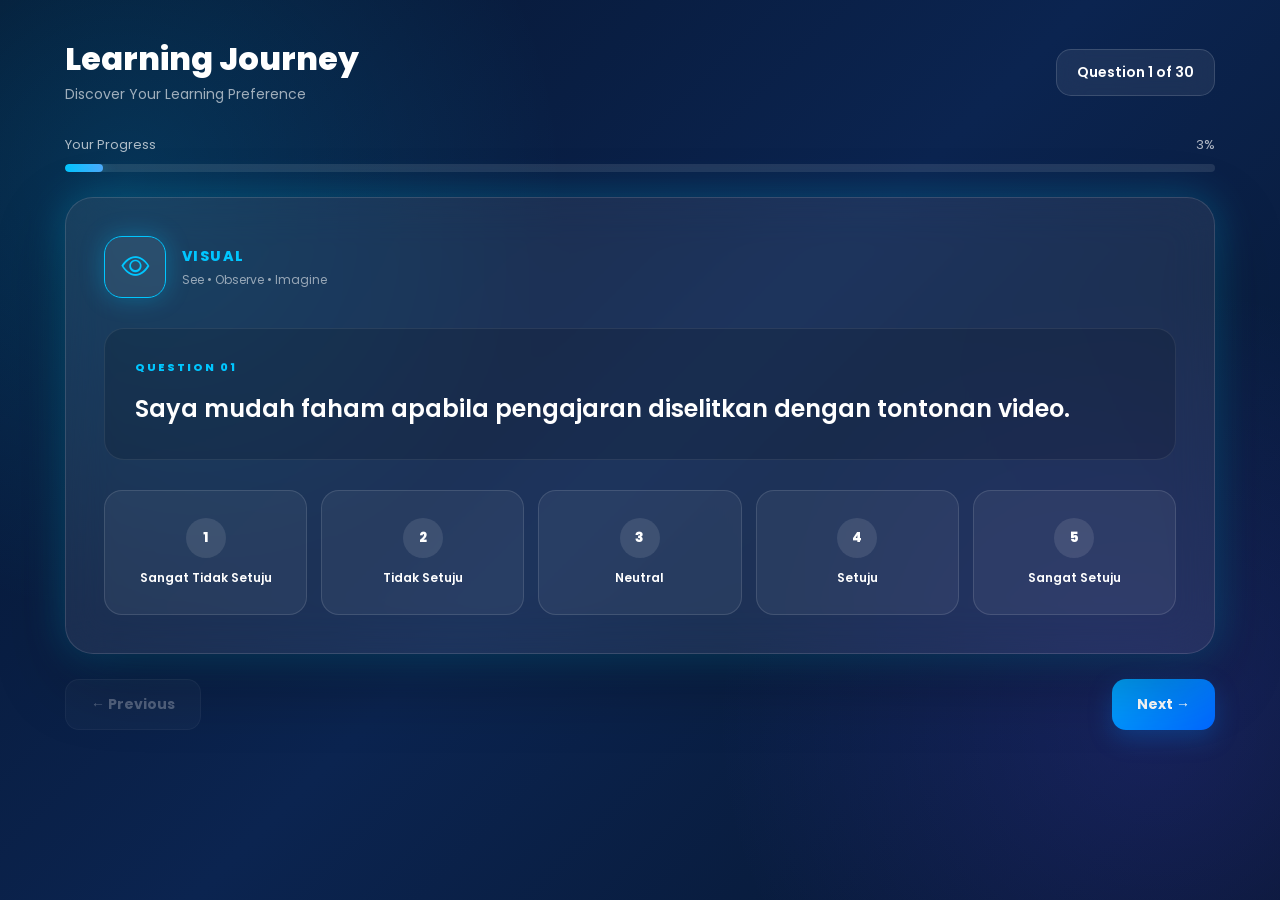
==== commit 2c6f96b8: "Update assessment.html" ====
--- a/assessment.html
+++ b/assessment.html
@@ -1,643 +1,2197 @@
 <!DOCTYPE html>
-<html lang="ms">
+<html lang="en">
 
 <head>
-    <meta charset="UTF-8">
-    <meta name="viewport" content="width=device-width, initial-scale=1.0">
-
-    <title>VASS Assessment</title>
-
-    <link rel="preconnect" href="https://fonts.googleapis.com">
-    <link rel="preconnect" href="https://fonts.gstatic.com" crossorigin>
-
-    <link
-        href="https://fonts.googleapis.com/css2?family=Poppins:wght@400;500;600;700;800&display=swap"
-        rel="stylesheet">
-
-    <link rel="stylesheet" href="css/assessment.css">
+
+<meta charset="UTF-8">
+
+<meta name="viewport" content="width=device-width, initial-scale=1.0">
+
+<title>Learning Journey | VASS</title>
+
+
+<!-- GOOGLE FONT -->
+
+<link
+href="https://fonts.googleapis.com/css2?family=Poppins:wght@400;500;600;700;800&display=swap"
+rel="stylesheet">
+
+
+<!-- BOOTSTRAP ICONS -->
+
+<link
+rel="stylesheet"
+href="https://cdn.jsdelivr.net/npm/bootstrap-icons@1.11.3/font/bootstrap-icons.min.css">
+
+
+<style>
+
+/* =========================================================
+   RESET
+========================================================= */
+
+*{
+    margin:0;
+    padding:0;
+    box-sizing:border-box;
+}
+
+
+/* =========================================================
+   BODY
+========================================================= */
+
+body{
+
+    font-family:'Poppins',sans-serif;
+
+    min-height:100vh;
+
+    color:#ffffff;
+
+    background:
+        radial-gradient(
+            circle at 10% 20%,
+            rgba(0,198,255,0.16),
+            transparent 32%
+        ),
+
+        radial-gradient(
+            circle at 90% 80%,
+            rgba(91,72,255,0.18),
+            transparent 32%
+        ),
+
+        linear-gradient(
+            135deg,
+            #06152f 0%,
+            #0b2450 50%,
+            #07162f 100%
+        );
+
+    padding:40px 20px;
+
+}
+
+
+/* =========================================================
+   CONTAINER
+========================================================= */
+
+.assessment-container{
+
+    width:100%;
+
+    max-width:1150px;
+
+    margin:auto;
+
+}
+
+
+/* =========================================================
+   HEADER
+========================================================= */
+
+.assessment-header{
+
+    display:flex;
+
+    align-items:center;
+
+    justify-content:space-between;
+
+    margin-bottom:30px;
+
+}
+
+
+.assessment-header h1{
+
+    font-size:32px;
+
+    font-weight:800;
+
+    line-height:1.2;
+
+}
+
+
+.assessment-header p{
+
+    margin-top:6px;
+
+    color:rgba(255,255,255,0.62);
+
+    font-size:14px;
+
+}
+
+
+.question-counter{
+
+    padding:12px 20px;
+
+    border-radius:15px;
+
+    background:
+        rgba(255,255,255,0.07);
+
+    border:
+        1px solid
+        rgba(255,255,255,0.14);
+
+    backdrop-filter:blur(15px);
+
+    font-size:14px;
+
+    font-weight:600;
+
+    white-space:nowrap;
+
+}
+
+
+/* =========================================================
+   PROGRESS
+========================================================= */
+
+.progress-section{
+
+    margin-bottom:25px;
+
+}
+
+
+.progress-info{
+
+    display:flex;
+
+    justify-content:space-between;
+
+    margin-bottom:9px;
+
+    color:
+        rgba(255,255,255,0.68);
+
+    font-size:13px;
+
+}
+
+
+.progress-bar{
+
+    width:100%;
+
+    height:8px;
+
+    overflow:hidden;
+
+    border-radius:20px;
+
+    background:
+        rgba(255,255,255,0.10);
+
+}
+
+
+.progress-fill{
+
+    width:3.333%;
+
+    height:100%;
+
+    border-radius:20px;
+
+    background:
+        linear-gradient(
+            90deg,
+            #00c6ff,
+            #4facfe
+        );
+
+    box-shadow:
+        0 0 15px
+        rgba(0,198,255,0.45);
+
+    transition:
+        width .35s ease;
+
+}
+
+
+/* =========================================================
+   QUESTION CARD
+========================================================= */
+
+.question-wrapper{
+
+    --category-color:#00c6ff;
+
+    --category-glow:
+        rgba(0,198,255,.30);
+
+    padding:38px;
+
+    border-radius:28px;
+
+    background:
+        rgba(255,255,255,0.075);
+
+    border:
+        1px solid
+        rgba(255,255,255,0.13);
+
+    backdrop-filter:blur(22px);
+
+    -webkit-backdrop-filter:blur(22px);
+
+    box-shadow:
+
+        0 25px 70px
+        rgba(0,0,0,.30),
+
+        0 0 40px
+        var(--category-glow);
+
+    transition:.35s ease;
+
+}
+
+
+/* =========================================================
+   CATEGORY
+========================================================= */
+
+.category-section{
+
+    display:flex;
+
+    align-items:center;
+
+    gap:16px;
+
+    margin-bottom:30px;
+
+}
+
+
+.category-icon{
+
+    width:62px;
+
+    height:62px;
+
+    display:flex;
+
+    align-items:center;
+
+    justify-content:center;
+
+    flex-shrink:0;
+
+    border-radius:18px;
+
+    color:
+        var(--category-color);
+
+    border:
+        1px solid
+        var(--category-color);
+
+    background:
+        rgba(255,255,255,.07);
+
+    box-shadow:
+        0 0 25px
+        var(--category-glow);
+
+    font-size:28px;
+
+}
+
+
+.category-badge{
+
+    color:
+        var(--category-color);
+
+    font-size:14px;
+
+    font-weight:800;
+
+    letter-spacing:1.4px;
+
+}
+
+
+.category-description{
+
+    margin-top:4px;
+
+    color:
+        rgba(255,255,255,.55);
+
+    font-size:12px;
+
+}
+
+
+/* =========================================================
+   QUESTION BOX
+========================================================= */
+
+.question-box{
+
+    padding:30px;
+
+    margin-bottom:30px;
+
+    border-radius:20px;
+
+    background:
+        rgba(0,0,0,.13);
+
+    border:
+        1px solid
+        rgba(255,255,255,.08);
+
+}
+
+
+.question-label{
+
+    display:block;
+
+    margin-bottom:14px;
+
+    color:
+        var(--category-color);
+
+    font-size:11px;
+
+    font-weight:800;
+
+    letter-spacing:2px;
+
+}
+
+
+#questionText{
+
+    font-size:24px;
+
+    line-height:1.6;
+
+    font-weight:600;
+
+    color:#ffffff;
+
+}
+
+
+/* =========================================================
+   ANSWERS
+========================================================= */
+
+.answers-container{
+
+    display:grid;
+
+    grid-template-columns:
+        repeat(5,1fr);
+
+    gap:14px;
+
+}
+
+
+.answer-card{
+
+    min-height:125px;
+
+    padding:15px;
+
+    border-radius:18px;
+
+    border:
+        1px solid
+        rgba(255,255,255,.12);
+
+    background:
+        rgba(255,255,255,.055);
+
+    color:#ffffff;
+
+    cursor:pointer;
+
+    display:flex;
+
+    flex-direction:column;
+
+    align-items:center;
+
+    justify-content:center;
+
+    gap:12px;
+
+    font-family:inherit;
+
+    transition:.25s ease;
+
+}
+
+
+.answer-card:hover{
+
+    transform:
+        translateY(-5px);
+
+    background:
+        rgba(255,255,255,.11);
+
+}
+
+
+.answer-number{
+
+    width:40px;
+
+    height:40px;
+
+    display:flex;
+
+    align-items:center;
+
+    justify-content:center;
+
+    border-radius:50%;
+
+    background:
+        rgba(255,255,255,.10);
+
+    font-weight:800;
+
+}
+
+
+.answer-text{
+
+    text-align:center;
+
+    font-size:12px;
+
+    font-weight:600;
+
+    line-height:1.35;
+
+}
+
+
+/* =========================================================
+   ANSWER SELECTED
+========================================================= */
+
+.answer-card.selected{
+
+    transform:
+        translateY(-4px);
+
+}
+
+
+.answer-card:nth-child(1).selected{
+
+    border-color:#ff4d5a;
+
+    background:
+        rgba(255,77,90,.18);
+
+    box-shadow:
+        0 0 25px
+        rgba(255,77,90,.25);
+
+}
+
+
+.answer-card:nth-child(2).selected{
+
+    border-color:#ff9f43;
+
+    background:
+        rgba(255,159,67,.18);
+
+    box-shadow:
+        0 0 25px
+        rgba(255,159,67,.25);
+
+}
+
+
+.answer-card:nth-child(3).selected{
+
+    border-color:#aab2bd;
+
+    background:
+        rgba(170,178,189,.18);
+
+    box-shadow:
+        0 0 25px
+        rgba(170,178,189,.22);
+
+}
+
+
+.answer-card:nth-child(4).selected{
+
+    border-color:#4facfe;
+
+    background:
+        rgba(79,172,254,.18);
+
+    box-shadow:
+        0 0 25px
+        rgba(79,172,254,.25);
+
+}
+
+
+.answer-card:nth-child(5).selected{
+
+    border-color:#3ee58a;
+
+    background:
+        rgba(62,229,138,.18);
+
+    box-shadow:
+        0 0 25px
+        rgba(62,229,138,.25);
+
+}
+
+
+/* =========================================================
+   NAVIGATION
+========================================================= */
+
+.navigation{
+
+    display:flex;
+
+    justify-content:space-between;
+
+    gap:15px;
+
+    margin-top:25px;
+
+}
+
+
+.nav-btn{
+
+    border:none;
+
+    border-radius:14px;
+
+    padding:14px 25px;
+
+    font-family:inherit;
+
+    font-size:14px;
+
+    font-weight:700;
+
+    cursor:pointer;
+
+    transition:.25s ease;
+
+}
+
+
+.previous-btn{
+
+    color:
+        rgba(255,255,255,.78);
+
+    background:
+        rgba(255,255,255,.08);
+
+    border:
+        1px solid
+        rgba(255,255,255,.12);
+
+}
+
+
+.previous-btn:hover:not(:disabled){
+
+    background:
+        rgba(255,255,255,.14);
+
+    transform:
+        translateX(-3px);
+
+}
+
+
+.next-btn{
+
+    color:#ffffff;
+
+    background:
+        linear-gradient(
+            135deg,
+            #00a8ff,
+            #0066ff
+        );
+
+    box-shadow:
+        0 8px 25px
+        rgba(0,140,255,.25);
+
+}
+
+
+.next-btn:hover{
+
+    transform:
+        translateX(3px);
+
+}
+
+
+.nav-btn:disabled{
+
+    opacity:.35;
+
+    cursor:not-allowed;
+
+}
+
+
+/* =========================================================
+   MESSAGE
+========================================================= */
+
+.message{
+
+    min-height:22px;
+
+    margin-top:15px;
+
+    text-align:center;
+
+    color:#ffb3b3;
+
+    font-size:13px;
+
+}
+
+
+/* =========================================================
+   MOBILE
+========================================================= */
+
+@media(max-width:900px){
+
+    .answers-container{
+
+        grid-template-columns:
+            repeat(2,1fr);
+
+    }
+
+    .answer-card:last-child{
+
+        grid-column:
+            span 2;
+
+    }
+
+}
+
+
+@media(max-width:600px){
+
+    body{
+
+        padding:20px 12px;
+
+    }
+
+
+    .assessment-header{
+
+        flex-direction:column;
+
+        align-items:flex-start;
+
+        gap:15px;
+
+    }
+
+
+    .assessment-header h1{
+
+        font-size:25px;
+
+    }
+
+
+    .question-counter{
+
+        width:100%;
+
+        text-align:center;
+
+    }
+
+
+    .question-wrapper{
+
+        padding:22px;
+
+        border-radius:22px;
+
+    }
+
+
+    .question-box{
+
+        padding:20px;
+
+    }
+
+
+    #questionText{
+
+        font-size:18px;
+
+        line-height:1.55;
+
+    }
+
+
+    .answers-container{
+
+        grid-template-columns:1fr;
+
+    }
+
+
+    .answer-card:last-child{
+
+        grid-column:auto;
+
+    }
+
+
+    .answer-card{
+
+        min-height:72px;
+
+        flex-direction:row;
+
+        justify-content:flex-start;
+
+        padding:14px 18px;
+
+    }
+
+
+    .answer-text{
+
+        text-align:left;
+
+    }
+
+
+    .navigation{
+
+        gap:10px;
+
+    }
+
+
+    .nav-btn{
+
+        flex:1;
+
+    }
+
+}
+
+</style>
+
 </head>
 
+
 <body>
 
-<header class="topbar">
-
-    <div class="brand">
-
-        <img
-            src="assets/images/logo.png"
-            alt="VASS Logo"
-            class="brand-logo"
-        >
+
+<div class="assessment-container">
+
+
+<!-- =====================================================
+     HEADER
+===================================================== -->
+
+<header class="assessment-header">
+
+
+    <div>
+
+        <h1>
+            Learning Journey
+        </h1>
+
+        <p>
+            Discover Your Learning Preference
+        </p>
+
+    </div>
+
+
+    <div class="question-counter">
+
+        Question
+
+        <span id="currentQuestion">
+            1
+        </span>
+
+        of 30
+
+    </div>
+
+
+</header>
+
+
+
+<!-- =====================================================
+     PROGRESS
+===================================================== -->
+
+<div class="progress-section">
+
+
+    <div class="progress-info">
+
+        <span>
+            Your Progress
+        </span>
+
+        <span id="progressPercent">
+            3%
+        </span>
+
+    </div>
+
+
+    <div class="progress-bar">
+
+        <div
+            id="progressFill"
+            class="progress-fill">
+        </div>
+
+    </div>
+
+
+</div>
+
+
+
+<!-- =====================================================
+     QUESTION
+===================================================== -->
+
+<main
+    class="question-wrapper"
+    id="questionWrapper">
+
+
+    <!-- CATEGORY -->
+
+    <div class="category-section">
+
+
+        <div
+            class="category-icon"
+            id="categoryIcon">
+
+            <i class="bi bi-eye"></i>
+
+        </div>
+
 
         <div>
-            <div class="brand-name">VASS</div>
-            <div class="brand-subtitle">
-                Learning Analytics System
+
+            <div
+                class="category-badge"
+                id="categoryName">
+
+                VISUAL
+
             </div>
+
+
+            <p
+                class="category-description"
+                id="categoryDescription">
+
+                See • Observe • Imagine
+
+            </p>
+
         </div>
 
+
     </div>
 
-    <div class="step-text" id="stepText">
-        STEP 1 OF 16
+
+
+    <!-- QUESTION BOX -->
+
+    <div class="question-box">
+
+
+        <span class="question-label">
+
+            QUESTION
+
+            <span id="questionNumber">
+                01
+            </span>
+
+        </span>
+
+
+        <h2 id="questionText">
+
+            Saya mudah faham apabila pengajaran
+            diselitkan dengan tontonan video.
+
+        </h2>
+
+
     </div>
 
-</header>
-
-
-<main class="assessment-container">
-
-    <!-- PROGRESS -->
-
-    <div class="progress-area">
-
-        <div class="progress-track">
-
-            <div
-                class="progress-bar"
-                id="progressBar">
-            </div>
-
-        </div>
-
-        <div class="progress-info">
-            <span id="questionCounter">
-                1 / 16 Questions
-            </span>
-        </div>
+
+
+    <!-- ANSWERS -->
+
+    <div
+        class="answers-container"
+        id="answersContainer">
 
     </div>
 
 
-    <!-- QUESTION CARD -->
-
-    <section class="question-card">
-
-        <!-- SECTION ICON -->
-
-        <div
-            class="section-icon"
-            id="sectionIcon">
-            👁️
-        </div>
-
-
-        <!-- SECTION NAME -->
-
-        <div
-            class="section-name"
-            id="sectionName">
-            VISUAL
-        </div>
-
-
-        <!-- QUESTION NUMBER -->
-
-        <div
-            class="question-label"
-            id="questionLabel">
-            QUESTION 1
-        </div>
-
-
-        <!-- QUESTION -->
-
-        <h1 id="questionText">
-            Saya lebih mudah memahami sesuatu apabila maklumat dipersembahkan dalam bentuk gambar, warna atau rajah.
-        </h1>
-
-
-        <p class="instruction">
-            Pilih jawapan yang paling menggambarkan diri anda.
-        </p>
-
-
-        <!-- LIKERT -->
-
-        <div class="likert-container">
-
-            <button
-                class="likert-option"
-                data-value="1">
-
-                <span class="likert-number">1</span>
-
-                <span class="likert-text">
-                    Sangat Tidak Setuju
+
+</main>
+
+
+
+<!-- =====================================================
+     NAVIGATION
+===================================================== -->
+
+<div class="navigation">
+
+
+    <button
+        type="button"
+        id="previousBtn"
+        class="nav-btn previous-btn"
+        disabled>
+
+        ← Previous
+
+    </button>
+
+
+    <button
+        type="button"
+        id="nextBtn"
+        class="nav-btn next-btn">
+
+        Next →
+
+    </button>
+
+
+</div>
+
+
+
+<div
+    id="message"
+    class="message">
+
+</div>
+
+
+</div>
+
+
+
+<script>
+
+/* =========================================================
+   VASS LEARNING STYLE INSTRUMENT
+   TOTAL = 30 ITEMS
+
+   VISUAL       = 8
+   AUDIO        = 9
+   INTERPERSONAL= 7
+   INTRAPERSONAL= 6
+========================================================= */
+
+
+const questions = [
+
+
+/* =========================================================
+   VISUAL — Q1-Q8
+========================================================= */
+
+
+{
+    id:1,
+    category:"visual",
+    name:"VISUAL",
+    icon:"bi-eye",
+    description:"See • Observe • Imagine",
+    text:"Saya mudah faham apabila pengajaran diselitkan dengan tontonan video."
+},
+
+
+{
+    id:2,
+    category:"visual",
+    name:"VISUAL",
+    icon:"bi-eye",
+    description:"See • Observe • Imagine",
+    text:"Carta, rajah dan peta membantu saya memahami apa yang pensyarah sampaikan."
+},
+
+
+{
+    id:3,
+    category:"visual",
+    name:"VISUAL",
+    icon:"bi-eye",
+    description:"See • Observe • Imagine",
+    text:"Saya mahir dan gemar membina grafik dan carta dari nota kuliah."
+},
+
+
+{
+    id:4,
+    category:"visual",
+    name:"VISUAL",
+    icon:"bi-eye",
+    description:"See • Observe • Imagine",
+    text:"Saya dapat memahami dan mengikuti arahan dengan mudah di peta."
+},
+
+
+{
+    id:5,
+    category:"visual",
+    name:"VISUAL",
+    icon:"bi-eye",
+    description:"See • Observe • Imagine",
+    text:"Saya seronok pada paparan aktiviti yang mempunyai perincian visual."
+},
+
+
+{
+    id:6,
+    category:"visual",
+    name:"VISUAL",
+    icon:"bi-eye",
+    description:"See • Observe • Imagine",
+    text:"Saya belajar sesuatu dengan lebih baik sekiranya saya dapat melihatnya."
+},
+
+
+{
+    id:7,
+    category:"visual",
+    name:"VISUAL",
+    icon:"bi-eye",
+    description:"See • Observe • Imagine",
+    text:"Saya boleh menggambarkan sesuatu visual dengan dari fikiran saya."
+},
+
+
+{
+    id:8,
+    category:"visual",
+    name:"VISUAL",
+    icon:"bi-eye",
+    description:"See • Observe • Imagine",
+    text:"Saya lebih faham dengan melihat gambar berbentuk grafik daripada membaca penerangan."
+},
+
+
+
+/* =========================================================
+   AUDIO — Q9-Q17
+========================================================= */
+
+
+{
+    id:9,
+    category:"audio",
+    name:"AUDIO",
+    icon:"bi-volume-up",
+    description:"Listen • Discuss • Remember",
+    text:"Saya lebih suka belajar dengan mendengar kuliah daripada membaca nota."
+},
+
+
+{
+    id:10,
+    category:"audio",
+    name:"AUDIO",
+    icon:"bi-volume-up",
+    description:"Listen • Discuss • Remember",
+    text:"Saya memerlukan arahan lisan untuk sesuatu tugasan."
+},
+
+
+{
+    id:11,
+    category:"audio",
+    name:"AUDIO",
+    icon:"bi-volume-up",
+    description:"Listen • Discuss • Remember",
+    text:"Saya dapat memahami dengan jelas arahan walaupun saya tidak dapat melihatnya."
+},
+
+
+{
+    id:12,
+    category:"audio",
+    name:"AUDIO",
+    icon:"bi-volume-up",
+    description:"Listen • Discuss • Remember",
+    text:"Saya dapat mengenal pasti seseorang dengan suara mereka. (cth., di telefon)"
+},
+
+
+{
+    id:13,
+    category:"audio",
+    name:"AUDIO",
+    icon:"bi-volume-up",
+    description:"Listen • Discuss • Remember",
+    text:"Saya dapat mengingati sesuatu perkara dengan baik hanya melalui kuliah yang merangkumi maklumat, penjelasan dan perbincangan."
+},
+
+
+{
+    id:14,
+    category:"audio",
+    name:"AUDIO",
+    icon:"bi-volume-up",
+    description:"Listen • Discuss • Remember",
+    text:"Saya lebih suka mendengar ceramah atau ucapan yang baik daripada membaca tentang bahan yang sama dalam buku teks."
+},
+
+
+{
+    id:15,
+    category:"audio",
+    name:"AUDIO",
+    icon:"bi-volume-up",
+    description:"Listen • Discuss • Remember",
+    text:"Saya berjaya dalam mata pelajaran akademik hanya dengan mendengar rakaman kuliah."
+},
+
+
+{
+    id:16,
+    category:"audio",
+    name:"AUDIO",
+    icon:"bi-volume-up",
+    description:"Listen • Discuss • Remember",
+    text:"Saya lebih memahami arahan aktiviti secara lisan dari pensyarah daripada yang ditulis dalam portal."
+},
+
+
+{
+    id:17,
+    category:"audio",
+    name:"AUDIO",
+    icon:"bi-volume-up",
+    description:"Listen • Discuss • Remember",
+    text:"Saya merasakan kuliah yang disampikan oleh pensyarah lebih bermakna daripada buku rujukan yang saya baca."
+},
+
+
+
+/* =========================================================
+   INTERPERSONAL — Q18-Q24
+========================================================= */
+
+
+{
+    id:18,
+    category:"interpersonal",
+    name:"INTERPERSONAL [SOSIAL]",
+    icon:"bi-people",
+    description:"Collaborate • Discuss • Share",
+    text:"Saya belajar dengan lebih baik semasa kuliah dalam talian daripada belajar sendiri."
+},
+
+
+{
+    id:19,
+    category:"interpersonal",
+    name:"INTERPERSONAL [SOSIAL]",
+    icon:"bi-people",
+    description:"Collaborate • Discuss • Share",
+    text:"Perbincangan semasa kuliah dalam talian memberi saya lebih semangat."
+},
+
+
+{
+    id:20,
+    category:"interpersonal",
+    name:"INTERPERSONAL [SOSIAL]",
+    icon:"bi-people",
+    description:"Collaborate • Discuss • Share",
+    text:"Saya seronok melaksanakan aktiviti berkumpulan dalam portal yang disediakan."
+},
+
+
+{
+    id:21,
+    category:"interpersonal",
+    name:"INTERPERSONAL [SOSIAL]",
+    icon:"bi-people",
+    description:"Collaborate • Discuss • Share",
+    text:"Saya lebih banyak meluangkan masa belajar ketika bersama melaksanakan aktiviti berkumpulan."
+},
+
+
+{
+    id:22,
+    category:"interpersonal",
+    name:"INTERPERSONAL [SOSIAL]",
+    icon:"bi-people",
+    description:"Collaborate • Discuss • Share",
+    text:"Saya seronok bekerja dengan dua atau tiga rakan sekelas."
+},
+
+
+{
+    id:23,
+    category:"interpersonal",
+    name:"INTERPERSONAL [SOSIAL]",
+    icon:"bi-people",
+    description:"Collaborate • Discuss • Share",
+    text:"Saya memahami dengan lebih mudah sesuatu perkara apabila dilaksanakan secara perbincangan."
+},
+
+
+{
+    id:24,
+    category:"interpersonal",
+    name:"INTERPERSONAL [SOSIAL]",
+    icon:"bi-people",
+    description:"Collaborate • Discuss • Share",
+    text:"Saya seronok membincangkan idea pembelajaran saya dengan rakan-rakan."
+},
+
+
+
+/* =========================================================
+   INTRAPERSONAL — Q25-Q30
+========================================================= */
+
+
+{
+    id:25,
+    category:"intrapersonal",
+    name:"INTRAPERSONAL [SOLITARY]",
+    icon:"bi-person",
+    description:"Reflect • Explore • Learn",
+    text:"Saya lebih suka permainan dan aktiviti individu atau satu-satu."
+},
+
+
+{
+    id:26,
+    category:"intrapersonal",
+    name:"INTRAPERSONAL [SOLITARY]",
+    icon:"bi-person",
+    description:"Reflect • Explore • Learn",
+    text:"Apabila saya belajar sendiri, saya ingat sesuatu perkara dengan lebih baik."
+},
+
+
+{
+    id:27,
+    category:"intrapersonal",
+    name:"INTRAPERSONAL [SOLITARY]",
+    icon:"bi-person",
+    description:"Reflect • Explore • Learn",
+    text:"Saya suka menemui perkara sendiri daripada menjelaskan semuanya kepada saya."
+},
+
+
+{
+    id:28,
+    category:"intrapersonal",
+    name:"INTRAPERSONAL [SOLITARY]",
+    icon:"bi-person",
+    description:"Reflect • Explore • Learn",
+    text:"Apabila saya bekerja sendiri, saya belajar dengan lebih baik."
+},
+
+
+{
+    id:29,
+    category:"intrapersonal",
+    name:"INTRAPERSONAL [SOLITARY]",
+    icon:"bi-person",
+    description:"Reflect • Explore • Learn",
+    text:"Saya lebih suka mengusahakan projek sendiri."
+},
+
+
+{
+    id:30,
+    category:"intrapersonal",
+    name:"INTRAPERSONAL [SOLITARY]",
+    icon:"bi-person",
+    description:"Reflect • Explore • Learn",
+    text:"Saya lebih suka bekerja sendiri."
+}
+
+
+];
+
+
+/* =========================================================
+   VERIFY TOTAL
+========================================================= */
+
+console.log(
+    "Total Questions:",
+    questions.length
+);
+
+
+/* =========================================================
+   VARIABLES
+========================================================= */
+
+let current = 0;
+
+
+/*
+   undefined = belum jawab
+*/
+
+let answers =
+    new Array(
+        questions.length
+    ).fill(undefined);
+
+
+/* =========================================================
+   ELEMENTS
+========================================================= */
+
+const questionWrapper =
+    document.getElementById(
+        "questionWrapper"
+    );
+
+
+const categoryIcon =
+    document.getElementById(
+        "categoryIcon"
+    );
+
+
+const categoryName =
+    document.getElementById(
+        "categoryName"
+    );
+
+
+const categoryDescription =
+    document.getElementById(
+        "categoryDescription"
+    );
+
+
+const questionNumber =
+    document.getElementById(
+        "questionNumber"
+    );
+
+
+const questionText =
+    document.getElementById(
+        "questionText"
+    );
+
+
+const currentQuestion =
+    document.getElementById(
+        "currentQuestion"
+    );
+
+
+const progressFill =
+    document.getElementById(
+        "progressFill"
+    );
+
+
+const progressPercent =
+    document.getElementById(
+        "progressPercent"
+    );
+
+
+const answersContainer =
+    document.getElementById(
+        "answersContainer"
+    );
+
+
+const previousBtn =
+    document.getElementById(
+        "previousBtn"
+    );
+
+
+const nextBtn =
+    document.getElementById(
+        "nextBtn"
+    );
+
+
+const message =
+    document.getElementById(
+        "message"
+    );
+
+
+/* =========================================================
+   CATEGORY STYLE
+========================================================= */
+
+const categoryStyles = {
+
+    visual:{
+        color:"#00c6ff",
+        glow:"rgba(0,198,255,.30)"
+    },
+
+    audio:{
+        color:"#a970ff",
+        glow:"rgba(169,112,255,.30)"
+    },
+
+    interpersonal:{
+        color:"#ff5ca8",
+        glow:"rgba(255,92,168,.30)"
+    },
+
+    intrapersonal:{
+        color:"#3ee58a",
+        glow:"rgba(62,229,138,.30)"
+    }
+
+};
+
+
+/* =========================================================
+   LIKERT
+========================================================= */
+
+const likert = [
+
+    {
+        value:1,
+        text:"Sangat Tidak Setuju"
+    },
+
+    {
+        value:2,
+        text:"Tidak Setuju"
+    },
+
+    {
+        value:3,
+        text:"Neutral"
+    },
+
+    {
+        value:4,
+        text:"Setuju"
+    },
+
+    {
+        value:5,
+        text:"Sangat Setuju"
+    }
+
+];
+
+
+/* =========================================================
+   LOAD QUESTION
+========================================================= */
+
+function loadQuestion(){
+
+    const q =
+        questions[current];
+
+
+    /* CATEGORY ICON */
+
+    categoryIcon.innerHTML =
+        `<i class="bi ${q.icon}"></i>`;
+
+
+    /* CATEGORY NAME */
+
+    categoryName.textContent =
+        q.name;
+
+
+    /* DESCRIPTION */
+
+    categoryDescription.textContent =
+        q.description;
+
+
+    /* QUESTION NUMBER */
+
+    questionNumber.textContent =
+        String(
+            q.id
+        ).padStart(
+            2,
+            "0"
+        );
+
+
+    currentQuestion.textContent =
+        q.id;
+
+
+    /* QUESTION */
+
+    questionText.textContent =
+        q.text;
+
+
+    /* CATEGORY COLOUR */
+
+    const style =
+        categoryStyles[
+            q.category
+        ];
+
+
+    questionWrapper.style.setProperty(
+        "--category-color",
+        style.color
+    );
+
+
+    questionWrapper.style.setProperty(
+        "--category-glow",
+        style.glow
+    );
+
+
+    /* PROGRESS */
+
+    const progress =
+        (
+            (current + 1)
+            /
+            questions.length
+        ) * 100;
+
+
+    progressFill.style.width =
+        progress + "%";
+
+
+    progressPercent.textContent =
+        Math.round(progress)
+        + "%";
+
+
+    /* ANSWERS */
+
+    renderAnswers();
+
+
+    /* PREVIOUS */
+
+    previousBtn.disabled =
+        current === 0;
+
+
+    /* LAST BUTTON */
+
+    if(
+        current ===
+        questions.length - 1
+    ){
+
+        nextBtn.textContent =
+            "Finish ✓";
+
+    }else{
+
+        nextBtn.textContent =
+            "Next →";
+
+    }
+
+
+    message.textContent = "";
+
+}
+
+
+/* =========================================================
+   RENDER ANSWERS
+========================================================= */
+
+function renderAnswers(){
+
+    answersContainer.innerHTML = "";
+
+
+    likert.forEach(
+        function(option){
+
+            const button =
+                document.createElement(
+                    "button"
+                );
+
+
+            button.type =
+                "button";
+
+
+            button.className =
+                "answer-card";
+
+
+            button.dataset.value =
+                option.value;
+
+
+            button.innerHTML = `
+
+                <span class="answer-number">
+
+                    ${option.value}
+
                 </span>
 
-            </button>
-
-
-            <button
-                class="likert-option"
-                data-value="2">
-
-                <span class="likert-number">2</span>
-
-                <span class="likert-text">
-                    Tidak Setuju
+                <span class="answer-text">
+
+                    ${option.text}
+
                 </span>
 
-            </button>
-
-
-            <button
-                class="likert-option"
-                data-value="3">
-
-                <span class="likert-number">3</span>
-
-                <span class="likert-text">
-                    Neutral
-                </span>
-
-            </button>
-
-
-            <button
-                class="likert-option"
-                data-value="4">
-
-                <span class="likert-number">4</span>
-
-                <span class="likert-text">
-                    Setuju
-                </span>
-
-            </button>
-
-
-            <button
-                class="likert-option"
-                data-value="5">
-
-                <span class="likert-number">5</span>
-
-                <span class="likert-text">
-                    Sangat Setuju
-                </span>
-
-            </button>
-
-        </div>
-
-
-        <!-- NAVIGATION -->
-
-        <div class="navigation">
-
-            <button
-                class="nav-button back-button"
-                id="backButton"
-                onclick="previousQuestion()">
-
-                ← Back
-
-            </button>
-
-
-            <button
-                class="nav-button next-button"
-                id="nextButton"
-                onclick="nextQuestion()">
-
-                Next →
-
-            </button>
-
-        </div>
-
-    </section>
-
-</main>
-
-
-<script>
-
-const questions = [
-
-    /* ================= VISUAL ================= */
-
-    {
-        section: "VISUAL",
-        icon: "👁️",
-        question:
-        "Saya lebih mudah memahami sesuatu apabila maklumat dipersembahkan dalam bentuk gambar, warna atau rajah."
-    },
-
-    {
-        section: "VISUAL",
-        icon: "👁️",
-        question:
-        "Saya suka menggunakan warna, simbol atau peta minda untuk membantu saya mengingati maklumat."
-    },
-
-    {
-        section: "VISUAL",
-        icon: "👁️",
-        question:
-        "Saya lebih mudah belajar apabila melihat contoh, ilustrasi atau demonstrasi visual."
-    },
-
-    {
-        section: "VISUAL",
-        icon: "👁️",
-        question:
-        "Saya suka menyusun nota menggunakan gambar rajah, carta atau warna yang berbeza."
-    },
-
-
-    /* ================= AUDITORY ================= */
-
-    {
-        section: "AUDITORY",
-        icon: "🔊",
-        question:
-        "Saya lebih mudah memahami sesuatu apabila penerangan diberikan secara lisan."
-    },
-
-    {
-        section: "AUDITORY",
-        icon: "🔊",
-        question:
-        "Saya suka berbincang dengan orang lain untuk memahami sesuatu perkara."
-    },
-
-    {
-        section: "AUDITORY",
-        icon: "🔊",
-        question:
-        "Saya mudah mengingati maklumat yang saya dengar."
-    },
-
-    {
-        section: "AUDITORY",
-        icon: "🔊",
-        question:
-        "Saya suka mendengar penerangan atau rakaman audio ketika belajar."
-    },
-
-
-    /* ================= INTERPERSONAL ================= */
-
-    {
-        section: "INTERPERSONAL",
-        icon: "🤝",
-        question:
-        "Saya suka belajar bersama rakan kerana perbincangan membantu saya memahami sesuatu."
-    },
-
-    {
-        section: "INTERPERSONAL",
-        icon: "🤝",
-        question:
-        "Saya berasa lebih yakin apabila dapat berkongsi idea dengan orang lain."
-    },
-
-    {
-        section: "INTERPERSONAL",
-        icon: "🤝",
-        question:
-        "Saya suka melakukan aktiviti pembelajaran secara berkumpulan."
-    },
-
-    {
-        section: "INTERPERSONAL",
-        icon: "🤝",
-        question:
-        "Saya mudah mendapat idea baharu apabila berinteraksi dengan orang lain."
-    },
-
-
-    /* ================= INTRAPERSONAL ================= */
-
-    {
-        section: "INTRAPERSONAL",
-        icon: "🧠",
-        question:
-        "Saya lebih suka belajar secara sendiri mengikut cara dan tempo saya."
-    },
-
-    {
-        section: "INTRAPERSONAL",
-        icon: "🧠",
-        question:
-        "Saya suka mengambil masa untuk berfikir sebelum memberikan jawapan."
-    },
-
-    {
-        section: "INTRAPERSONAL",
-        icon: "🧠",
-        question:
-        "Saya suka menilai sendiri kekuatan dan kelemahan saya dalam pembelajaran."
-    },
-
-    {
-        section: "INTRAPERSONAL",
-        icon: "🧠",
-        question:
-        "Saya lebih selesa membuat keputusan pembelajaran berdasarkan pertimbangan diri sendiri."
+            `;
+
+
+            /* SELECTED */
+
+            if(
+                answers[current]
+                ===
+                option.value
+            ){
+
+                button.classList.add(
+                    "selected"
+                );
+
+            }
+
+
+            /* CLICK */
+
+            button.addEventListener(
+                "click",
+                function(){
+
+                    answers[current] =
+                        option.value;
+
+
+                    localStorage.setItem(
+                        "vassAnswers",
+                        JSON.stringify(
+                            answers
+                        )
+                    );
+
+
+                    renderAnswers();
+
+
+                    message.textContent =
+                        "";
+
+                }
+            );
+
+
+            answersContainer.appendChild(
+                button
+            );
+
+        }
+    );
+
+}
+
+
+/* =========================================================
+   NEXT
+========================================================= */
+
+nextBtn.addEventListener(
+    "click",
+    function(){
+
+        /* MUST ANSWER */
+
+        if(
+            answers[current]
+            ===
+            undefined
+        ){
+
+            message.textContent =
+                "Sila pilih satu jawapan terlebih dahulu.";
+
+            return;
+
+        }
+
+
+        /* FINISH */
+
+        if(
+            current ===
+            questions.length - 1
+        ){
+
+            finishAssessment();
+
+            return;
+
+        }
+
+
+        /* NEXT */
+
+        current++;
+
+        loadQuestion();
+
+        window.scrollTo({
+            top:0,
+            behavior:"smooth"
+        });
+
     }
-
-];
-
-
-let currentQuestion = 0;
-
-let answers = new Array(questions.length).fill(null);
-
-
-// DOM
-
-const sectionIcon =
-    document.getElementById("sectionIcon");
-
-const sectionName =
-    document.getElementById("sectionName");
-
-const questionLabel =
-    document.getElementById("questionLabel");
-
-const questionText =
-    document.getElementById("questionText");
-
-const progressBar =
-    document.getElementById("progressBar");
-
-const questionCounter =
-    document.getElementById("questionCounter");
-
-const stepText =
-    document.getElementById("stepText");
-
-const backButton =
-    document.getElementById("backButton");
-
-const nextButton =
-    document.getElementById("nextButton");
-
-
-// LIKERT BUTTONS
-
-const likertButtons =
-    document.querySelectorAll(".likert-option");
-
-
-likertButtons.forEach(button => {
-
-    button.addEventListener("click", function() {
-
-        const value =
-            Number(this.dataset.value);
-
-        answers[currentQuestion] = value;
-
-        likertButtons.forEach(btn => {
-            btn.classList.remove("selected");
+);
+
+
+/* =========================================================
+   PREVIOUS
+========================================================= */
+
+previousBtn.addEventListener(
+    "click",
+    function(){
+
+        if(
+            current === 0
+        ){
+
+            return;
+
+        }
+
+
+        current--;
+
+        loadQuestion();
+
+        window.scrollTo({
+            top:0,
+            behavior:"smooth"
         });
 
-        this.classList.add("selected");
-
-    });
-
-});
-
-
-// LOAD QUESTION
-
-function loadQuestion() {
-
-    const q =
-        questions[currentQuestion];
-
-
-    // Section icon
-
-    sectionIcon.textContent =
-        q.icon;
-
-
-    // Section name
-
-    sectionName.textContent =
-        q.section;
-
-
-    // Question number
-
-    questionLabel.textContent =
-        "QUESTION " + (currentQuestion + 1);
-
-
-    // Question
-
-    questionText.textContent =
-        q.question;
-
-
-    // Progress
-
-    const progress =
-        ((currentQuestion + 1) /
-        questions.length) * 100;
-
-    progressBar.style.width =
-        progress + "%";
-
-
-    questionCounter.textContent =
-        (currentQuestion + 1) +
-        " / " +
-        questions.length +
-        " Questions";
-
-
-    stepText.textContent =
-        "STEP " +
-        (currentQuestion + 1) +
-        " OF " +
-        questions.length;
-
-
-    // Selected answer
-
-    likertButtons.forEach(button => {
-
-        button.classList.remove("selected");
-
-        if (
-            Number(button.dataset.value) ===
-            answers[currentQuestion]
-        ) {
-
-            button.classList.add("selected");
+    }
+);
+
+
+/* =========================================================
+   CALCULATE RAW SCORES
+========================================================= */
+
+function calculateScores(){
+
+    const raw = {
+
+        visual:0,
+
+        audio:0,
+
+        interpersonal:0,
+
+        intrapersonal:0
+
+    };
+
+
+    questions.forEach(
+        function(q,index){
+
+            const answer =
+                Number(
+                    answers[index]
+                ) || 0;
+
+
+            raw[q.category] +=
+                answer;
 
         }
-
-    });
-
-
-    // Back button
-
-    if (currentQuestion === 0) {
-
-        backButton.style.visibility =
-            "hidden";
-
-    } else {
-
-        backButton.style.visibility =
-            "visible";
+    );
+
+
+    return raw;
+
+}
+
+
+/* =========================================================
+   CALCULATE PERCENTAGE
+=========================================================
+
+   Visual       = 8 × 5 = 40
+   Audio        = 9 × 5 = 45
+   Interpersonal= 7 × 5 = 35
+   Intrapersonal= 6 × 5 = 30
+
+========================================================= */
+
+function calculatePercentage(
+    raw
+){
+
+    return {
+
+        visual:
+            Math.round(
+                (
+                    raw.visual /
+                    40
+                ) * 100
+            ),
+
+        audio:
+            Math.round(
+                (
+                    raw.audio /
+                    45
+                ) * 100
+            ),
+
+        interpersonal:
+            Math.round(
+                (
+                    raw.interpersonal /
+                    35
+                ) * 100
+            ),
+
+        intrapersonal:
+            Math.round(
+                (
+                    raw.intrapersonal /
+                    30
+                ) * 100
+            )
+
+    };
+
+}
+
+
+/* =========================================================
+   FIND DOMINANT
+========================================================= */
+
+function findDominant(
+    scores
+){
+
+    const categories = [
+
+        "visual",
+
+        "audio",
+
+        "interpersonal",
+
+        "intrapersonal"
+
+    ];
+
+
+    let dominant =
+        categories[0];
+
+
+    categories.forEach(
+        function(category){
+
+            if(
+                scores[category]
+                >
+                scores[dominant]
+            ){
+
+                dominant =
+                    category;
+
+            }
+
+        }
+    );
+
+
+    return dominant;
+
+}
+
+
+/* =========================================================
+   FINISH
+========================================================= */
+
+function finishAssessment(){
+
+    /* CHECK ALL */
+
+    const incomplete =
+        answers.some(
+            function(answer){
+
+                return answer ===
+                    undefined;
+
+            }
+        );
+
+
+    if(incomplete){
+
+        message.textContent =
+            "Sila lengkapkan semua 30 soalan.";
+
+        return;
 
     }
 
 
-    // Last question
-
-    if (
-        currentQuestion ===
-        questions.length - 1
-    ) {
-
-        nextButton.textContent =
-            "Finish ✓";
-
-    } else {
-
-        nextButton.textContent =
-            "Next →";
-
-    }
-
-}
-
-
-// NEXT
-
-function nextQuestion() {
-
-    if (
-        answers[currentQuestion] === null
-    ) {
-
-        alert(
-            "Sila pilih satu jawapan terlebih dahulu."
+    /* RAW */
+
+    const raw =
+        calculateScores();
+
+
+    /* PERCENTAGE */
+
+    const scores =
+        calculatePercentage(
+            raw
         );
 
-        return;
-
-    }
-
-
-    if (
-        currentQuestion <
-        questions.length - 1
-    ) {
-
-        currentQuestion++;
-
-        loadQuestion();
-
-    } else {
-
-        finishAssessment();
-
-    }
-
-}
-
-
-// BACK
-
-function previousQuestion() {
-
-    if (currentQuestion > 0) {
-
-        currentQuestion--;
-
-        loadQuestion();
-
-    }
-
-}
-
-
-// FINISH
-
-function finishAssessment() {
-
-    const visual =
-        answers[0] +
-        answers[1] +
-        answers[2] +
-        answers[3];
-
-
-    const audio =
-        answers[4] +
-        answers[5] +
-        answers[6] +
-        answers[7];
-
-
-    const interpersonal =
-        answers[8] +
-        answers[9] +
-        answers[10] +
-        answers[11];
-
-
-    const intrapersonal =
-        answers[12] +
-        answers[13] +
-        answers[14] +
-        answers[15];
-
-
-    const scores = {
-
-        visual: visual,
-
-        audio: audio,
-
-        interpersonal: interpersonal,
-
-        intrapersonal: intrapersonal
+
+    /* DOMINANT */
+
+    const dominant =
+        findDominant(
+            scores
+        );
+
+
+    /* RESULT */
+
+    const result = {
+
+        rawScores:{
+
+            visual:
+                raw.visual,
+
+            audio:
+                raw.audio,
+
+            interpersonal:
+                raw.interpersonal,
+
+            intrapersonal:
+                raw.intrapersonal
+
+        },
+
+
+        scores:{
+
+            visual:
+                scores.visual,
+
+            audio:
+                scores.audio,
+
+            interpersonal:
+                scores.interpersonal,
+
+            intrapersonal:
+                scores.intrapersonal
+
+        },
+
+
+        dominantStyle:
+            dominant,
+
+
+        totalQuestions:
+            30,
+
+
+        completedAt:
+            new Date().toISOString()
 
     };
 
 
+    /* SAVE RESULT */
+
     localStorage.setItem(
-        "vassScores",
-        JSON.stringify(scores)
-    );
-
-
-    const dominantStyle =
-        Object.keys(scores).reduce(
-            (a, b) =>
-            scores[a] > scores[b] ? a : b
-        );
+        "vassAssessmentResult",
+        JSON.stringify(
+            result
+        )
+    );
+
+
+    localStorage.setItem(
+        "vassAnswers",
+        JSON.stringify(
+            answers
+        )
+    );
+
+
+    /* SAVE INDIVIDUAL SCORES */
+
+    localStorage.setItem(
+        "visualScore",
+        raw.visual
+    );
+
+
+    localStorage.setItem(
+        "audioScore",
+        raw.audio
+    );
+
+
+    localStorage.setItem(
+        "interpersonalScore",
+        raw.interpersonal
+    );
+
+
+    localStorage.setItem(
+        "intrapersonalScore",
+        raw.intrapersonal
+    );
+
+
+    localStorage.setItem(
+        "visualPercentage",
+        scores.visual
+    );
+
+
+    localStorage.setItem(
+        "audioPercentage",
+        scores.audio
+    );
+
+
+    localStorage.setItem(
+        "interpersonalPercentage",
+        scores.interpersonal
+    );
+
+
+    localStorage.setItem(
+        "intrapersonalPercentage",
+        scores.intrapersonal
+    );
 
 
     localStorage.setItem(
         "dominantStyle",
-        dominantStyle
-    );
-
+        dominant
+    );
+
+
+    /* GO DASHBOARD */
 
     window.location.href =
-        "result.html";
-
-}
-
-
-// START
+        "dashboard.html";
+
+}
+
+
+/* =========================================================
+   START
+========================================================= */
 
 loadQuestion();
 
 </script>
 
+
 </body>
+
 </html>
